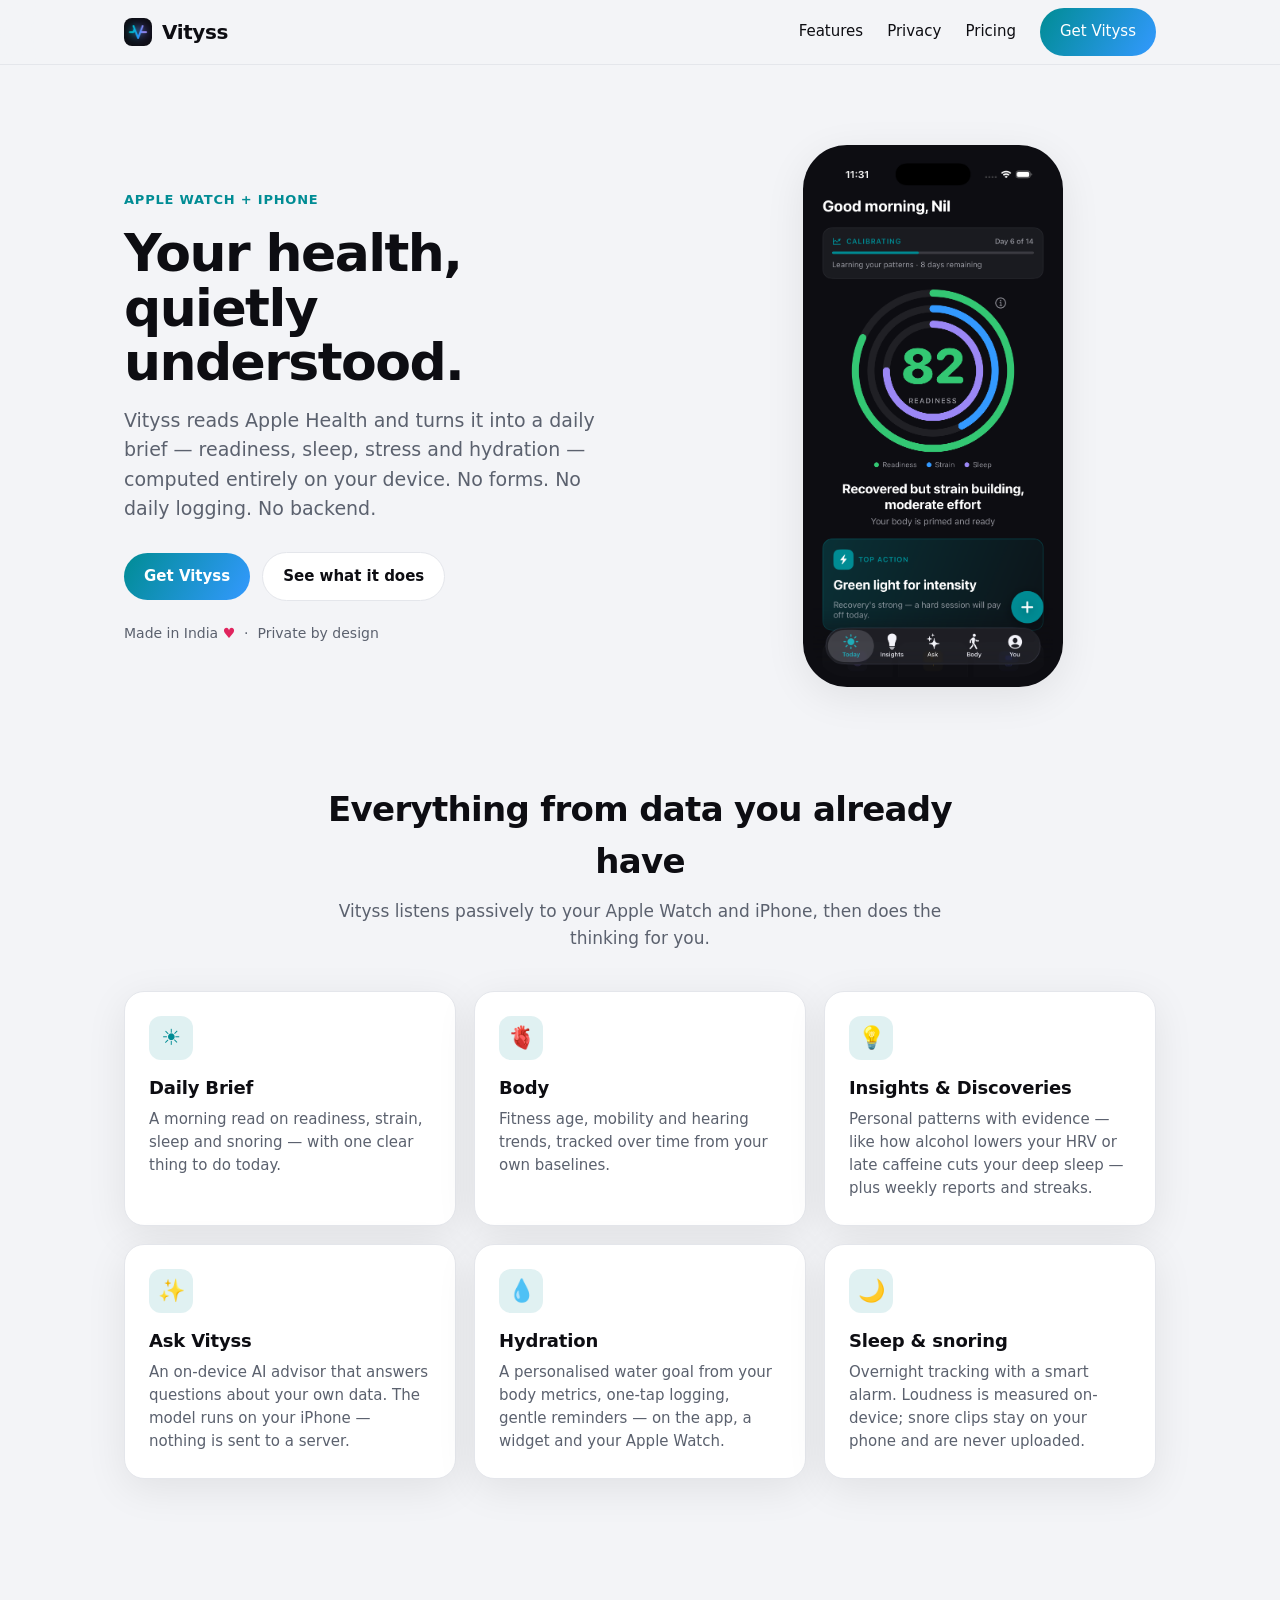
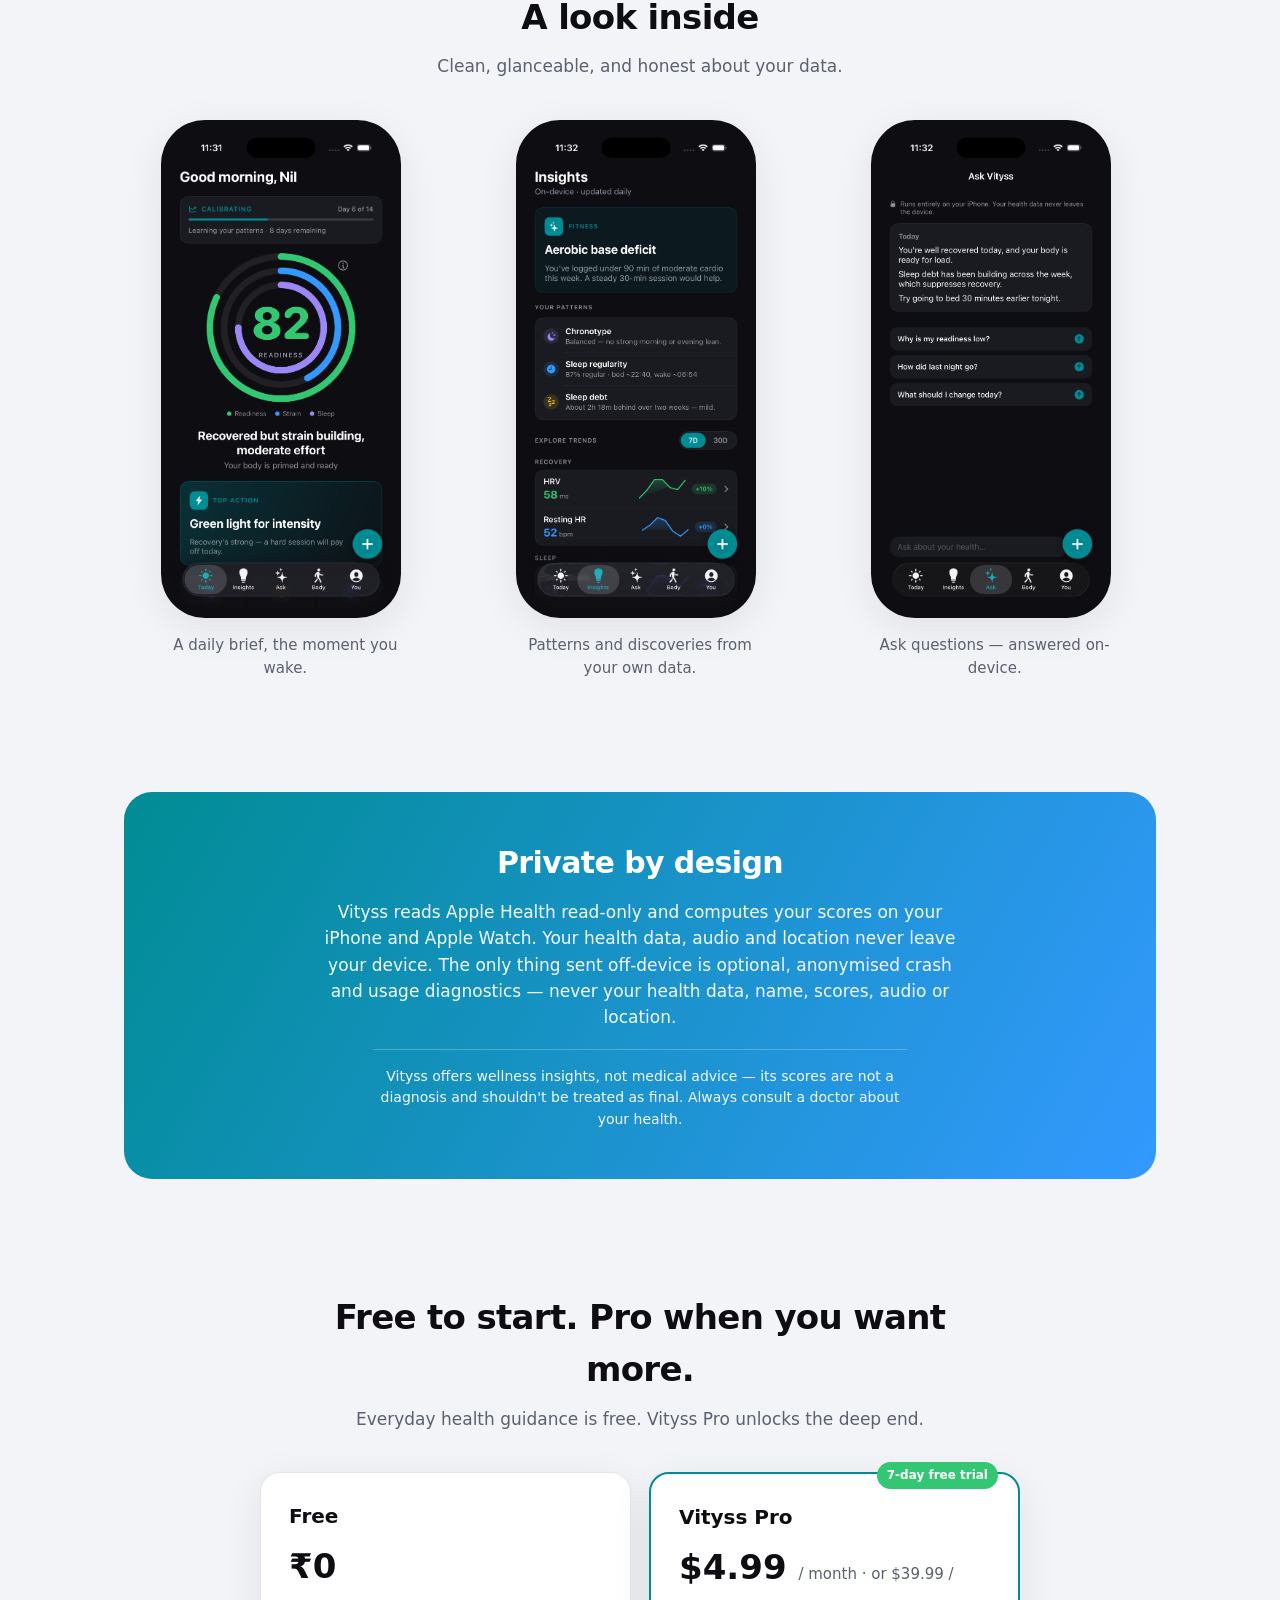
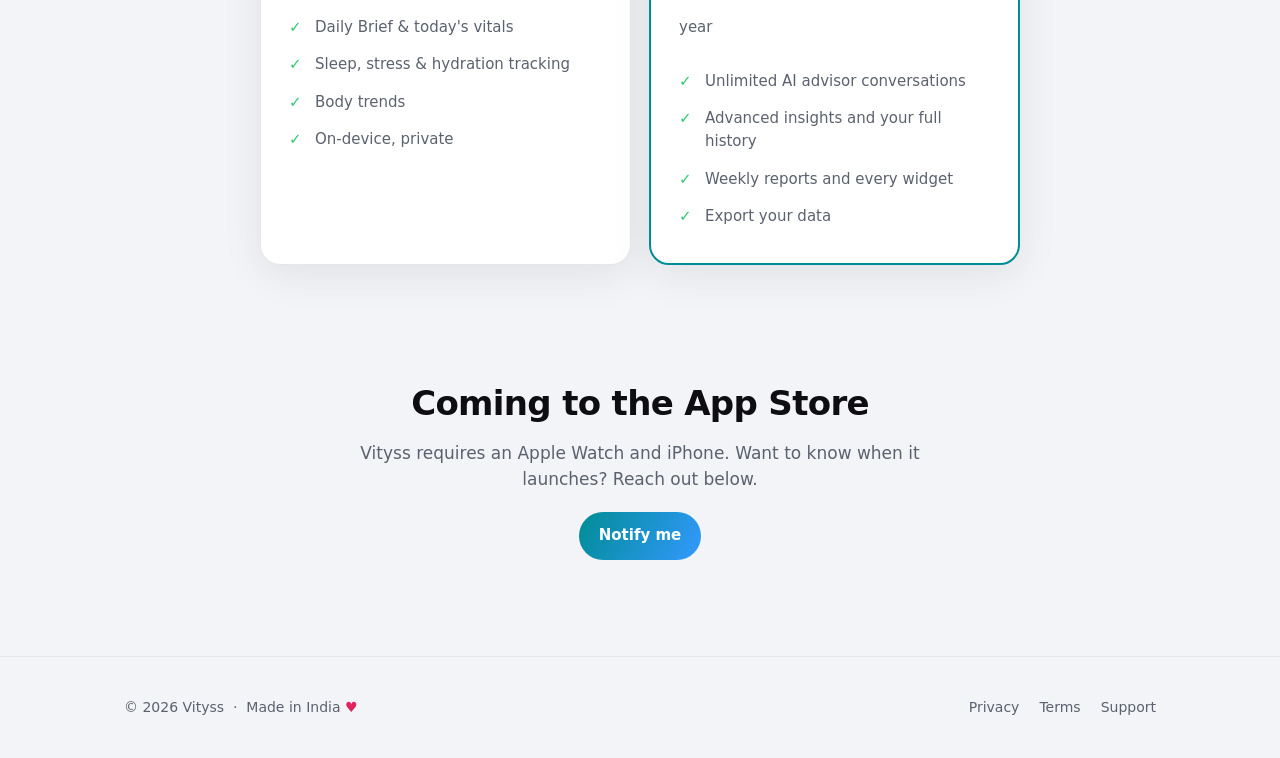
==== index.html @ fab59f04 "Add Vityss marketing site with real screenshots, app icon and medical disclaimer" ====
<!DOCTYPE html>
<html lang="en">
<head>
  <meta charset="UTF-8">
  <meta name="viewport" content="width=device-width, initial-scale=1">
  <title>Vityss — Your health, quietly understood</title>
  <meta name="description" content="Vityss is a 100% passive Apple Watch + iPhone health companion. It reads Apple Health, derives your daily readiness, sleep, stress and hydration on-device, and explains it in plain language. Private by design.">
  <meta property="og:title" content="Vityss — Your health, quietly understood">
  <meta property="og:description" content="A passive Apple Watch + iPhone health companion. Everything computed on-device.">
  <meta property="og:type" content="website">
  <meta property="og:image" content="icon.png">
  <link rel="icon" type="image/png" href="favicon-32.png">
  <link rel="apple-touch-icon" href="apple-touch-icon.png">
  <link rel="stylesheet" href="style.css">
</head>
<body>
  <nav class="nav">
    <div class="wrap">
      <div class="brand"><img class="brand-icon" src="icon.png" alt=""> Vityss</div>
      <div class="nav-links">
        <a href="#features">Features</a>
        <a href="#privacy">Privacy</a>
        <a href="#pricing">Pricing</a>
        <a class="btn" href="#download">Get Vityss</a>
      </div>
    </div>
  </nav>

  <header class="hero">
    <div class="wrap">
      <div>
        <span class="eyebrow">Apple Watch + iPhone</span>
        <h1>Your health, quietly understood.</h1>
        <p class="lead">Vityss reads Apple Health and turns it into a daily brief — readiness, sleep, stress and hydration — computed entirely on your device. No forms. No daily logging. No backend.</p>
        <div class="cta-row">
          <a class="btn" href="#download">Get Vityss</a>
          <a class="btn ghost" href="#features">See what it does</a>
        </div>
        <p class="made">Made in India <span class="heart">&hearts;</span> &nbsp;·&nbsp; Private by design</p>
      </div>

      <div class="device">
        <img src="shot-today.png" alt="Vityss Daily Brief — readiness score, verdict and today's top action">
      </div>
    </div>
  </header>

  <section id="features">
    <div class="wrap">
      <div class="section-head">
        <h2>Everything from data you already have</h2>
        <p>Vityss listens passively to your Apple Watch and iPhone, then does the thinking for you.</p>
      </div>
      <div class="grid">
        <div class="card">
          <div class="ico">☀️</div>
          <h3>Daily Brief</h3>
          <p>A morning read on readiness, strain, sleep and snoring — with one clear thing to do today.</p>
        </div>
        <div class="card">
          <div class="ico">🫀</div>
          <h3>Body</h3>
          <p>Fitness age, mobility and hearing trends, tracked over time from your own baselines.</p>
        </div>
        <div class="card">
          <div class="ico">💡</div>
          <h3>Insights &amp; Discoveries</h3>
          <p>Personal patterns with evidence — like how alcohol lowers your HRV or late caffeine cuts your deep sleep — plus weekly reports and streaks.</p>
        </div>
        <div class="card">
          <div class="ico">✨</div>
          <h3>Ask Vityss</h3>
          <p>An on-device AI advisor that answers questions about your own data. The model runs on your iPhone — nothing is sent to a server.</p>
        </div>
        <div class="card">
          <div class="ico">💧</div>
          <h3>Hydration</h3>
          <p>A personalised water goal from your body metrics, one-tap logging, gentle reminders — on the app, a widget and your Apple Watch.</p>
        </div>
        <div class="card">
          <div class="ico">🌙</div>
          <h3>Sleep &amp; snoring</h3>
          <p>Overnight tracking with a smart alarm. Loudness is measured on-device; snore clips stay on your phone and are never uploaded.</p>
        </div>
      </div>
    </div>
  </section>

  <section id="screens">
    <div class="wrap">
      <div class="section-head">
        <h2>A look inside</h2>
        <p>Clean, glanceable, and honest about your data.</p>
      </div>
      <div class="shots">
        <figure class="shot">
          <div class="device"><img src="shot-today.png" alt="Vityss Today tab — Daily Brief"></div>
          <figcaption>A daily brief, the moment you wake.</figcaption>
        </figure>
        <figure class="shot">
          <div class="device"><img src="shot-insights.png" alt="Vityss Insights tab — patterns and trends"></div>
          <figcaption>Patterns and discoveries from your own data.</figcaption>
        </figure>
        <figure class="shot">
          <div class="device"><img src="shot-ask.png" alt="Vityss Ask tab — on-device AI advisor"></div>
          <figcaption>Ask questions — answered on-device.</figcaption>
        </figure>
      </div>
    </div>
  </section>

  <section id="privacy">
    <div class="wrap">
      <div class="band">
        <h2>Private by design</h2>
        <p>Vityss reads Apple Health read-only and computes your scores on your iPhone and Apple Watch. Your health data, audio and location never leave your device. The only thing sent off-device is optional, anonymised crash and usage diagnostics — never your health data, name, scores, audio or location.</p>
        <p class="disclaimer">Vityss offers wellness insights, not medical advice — its scores are not a diagnosis and shouldn't be treated as final. Always consult a doctor about your health.</p>
      </div>
    </div>
  </section>

  <section id="pricing">
    <div class="wrap">
      <div class="section-head">
        <h2>Free to start. Pro when you want more.</h2>
        <p>Everyday health guidance is free. Vityss Pro unlocks the deep end.</p>
      </div>
      <div class="plans">
        <div class="plan">
          <h3>Free</h3>
          <div class="price">₹0</div>
          <ul>
            <li>Daily Brief &amp; today's vitals</li>
            <li>Sleep, stress &amp; hydration tracking</li>
            <li>Body trends</li>
            <li>On-device, private</li>
          </ul>
        </div>
        <div class="plan pro">
          <span class="badge">7-day free trial</span>
          <h3>Vityss Pro</h3>
          <div class="price">$4.99 <small>/ month · or $39.99 / year</small></div>
          <ul>
            <li>Unlimited AI advisor conversations</li>
            <li>Advanced insights and your full history</li>
            <li>Weekly reports and every widget</li>
            <li>Export your data</li>
          </ul>
        </div>
      </div>
    </div>
  </section>

  <section id="download">
    <div class="wrap">
      <div class="section-head">
        <h2>Coming to the App Store</h2>
        <p>Vityss requires an Apple Watch and iPhone. Want to know when it launches? Reach out below.</p>
        <div class="cta-row" style="justify-content:center; margin-top:20px;">
          <a class="btn" href="mailto:vityss.health@gmail.com?subject=Vityss%20launch">Notify me</a>
        </div>
      </div>
    </div>
  </section>

  <footer>
    <div class="wrap">
      <div>© <span id="year"></span> Vityss &nbsp;·&nbsp; Made in India <span style="color:#e0245e">&hearts;</span></div>
      <div class="foot-links">
        <a href="privacy.html">Privacy</a>
        <a href="terms.html">Terms</a>
        <a href="mailto:vityss.health@gmail.com">Support</a>
      </div>
    </div>
  </footer>

  <script>document.getElementById("year").textContent = new Date().getFullYear();</script>
</body>
</html>
---- style.css ----
/* Vityss marketing site — self-contained, no build step. Brand tokens mirror the app. */
:root {
  --teal: #008C94;
  --accent: #3399FF;
  --good: #33C773;
  --ink: #0D0D12;
  --muted: #5b616e;
  --bg: #f3f4f7;
  --card: #ffffff;
  --stroke: #e4e6eb;
  --radius: 20px;
  --shadow: 0 10px 40px rgba(13, 13, 18, 0.08);
  --grad: linear-gradient(120deg, var(--teal), var(--accent));
}

* { box-sizing: border-box; margin: 0; padding: 0; }

html { scroll-behavior: smooth; }

body {
  font-family: -apple-system, BlinkMacSystemFont, "SF Pro Display", "Segoe UI", system-ui, sans-serif;
  color: var(--ink);
  background: var(--bg);
  line-height: 1.55;
  -webkit-font-smoothing: antialiased;
}

a { color: var(--teal); text-decoration: none; }
a:hover { text-decoration: underline; }

.wrap { max-width: 1080px; margin: 0 auto; padding: 0 24px; }

/* Nav */
.nav {
  position: sticky; top: 0; z-index: 10;
  backdrop-filter: saturate(180%) blur(20px);
  background: rgba(243, 244, 247, 0.8);
  border-bottom: 1px solid var(--stroke);
}
.nav .wrap { display: flex; align-items: center; justify-content: space-between; height: 64px; }
.brand { display: flex; align-items: center; gap: 10px; font-weight: 800; font-size: 20px; letter-spacing: -0.02em; }
.brand-icon { width: 28px; height: 28px; border-radius: 8px; display: inline-block; vertical-align: middle; }
.nav-links { display: flex; align-items: center; gap: 24px; }
.nav-links a { color: var(--ink); font-size: 15px; font-weight: 500; }
.nav-links a:hover { color: var(--teal); text-decoration: none; }

.btn {
  display: inline-block; padding: 12px 20px; border-radius: 999px; font-weight: 600; font-size: 15px;
  background: var(--grad); color: #fff !important; border: none; cursor: pointer;
}
.btn:hover { opacity: 0.92; text-decoration: none; }
.btn.ghost { background: var(--card); color: var(--ink) !important; border: 1px solid var(--stroke); }

/* Hero */
.hero { padding: 80px 0 40px; }
.hero .wrap { display: grid; grid-template-columns: 1.1fr 0.9fr; gap: 40px; align-items: center; }
.eyebrow { color: var(--teal); font-weight: 700; letter-spacing: 0.06em; text-transform: uppercase; font-size: 13px; }
.hero h1 { font-size: 52px; line-height: 1.05; letter-spacing: -0.03em; margin: 14px 0 16px; }
.hero p.lead { font-size: 19px; color: var(--muted); max-width: 40ch; }
.cta-row { display: flex; gap: 12px; margin-top: 28px; flex-wrap: wrap; align-items: center; }
.made { margin-top: 22px; color: var(--muted); font-size: 14px; }
.made .heart { color: #e0245e; }

/* Device frame — wraps a real screenshot */
.device {
  justify-self: center;
  width: 260px; border-radius: 44px; padding: 10px;
  background: #0d0d12; box-shadow: var(--shadow);
}
.device img { width: 100%; display: block; border-radius: 34px; }

/* Screenshot gallery */
.shots { display: grid; grid-template-columns: repeat(3, 1fr); gap: 32px; justify-items: center; }
.shot { text-align: center; margin: 0; }
.shot .device { width: 240px; }
.shot figcaption { margin-top: 16px; color: var(--muted); font-size: 15px; max-width: 26ch; }

/* Disclaimer line inside the privacy band */
.disclaimer { font-size: 14px !important; opacity: 0.9; margin-top: 18px !important;
  border-top: 1px solid rgba(255,255,255,0.25); padding-top: 16px; }

/* Sections */
section { padding: 56px 0; }
.section-head { text-align: center; max-width: 640px; margin: 0 auto 40px; }
.section-head h2 { font-size: 34px; letter-spacing: -0.02em; }
.section-head p { color: var(--muted); font-size: 17px; margin-top: 10px; }

.grid { display: grid; grid-template-columns: repeat(3, 1fr); gap: 18px; }
.card {
  background: var(--card); border: 1px solid var(--stroke); border-radius: var(--radius);
  padding: 24px; box-shadow: var(--shadow);
}
.card .ico {
  width: 44px; height: 44px; border-radius: 12px; display: grid; place-items: center;
  background: rgba(0, 140, 148, 0.12); color: var(--teal); font-size: 22px; margin-bottom: 14px;
}
.card h3 { font-size: 18px; letter-spacing: -0.01em; }
.card p { color: var(--muted); font-size: 15px; margin-top: 6px; }

/* Privacy band */
.band { background: var(--grad); color: #fff; border-radius: 28px; padding: 48px; text-align: center; }
.band h2 { font-size: 30px; letter-spacing: -0.02em; }
.band p { max-width: 60ch; margin: 12px auto 0; opacity: 0.95; font-size: 17px; }

/* Pricing */
.plans { display: grid; grid-template-columns: 1fr 1fr; gap: 18px; max-width: 760px; margin: 0 auto; }
.plan { background: var(--card); border: 1px solid var(--stroke); border-radius: var(--radius); padding: 28px; box-shadow: var(--shadow); }
.plan.pro { border: 2px solid var(--teal); position: relative; }
.plan .badge { position: absolute; top: -12px; right: 20px; background: var(--good); color: #fff; font-size: 12px; font-weight: 700; padding: 4px 10px; border-radius: 999px; }
.plan h3 { font-size: 20px; }
.plan .price { font-size: 34px; font-weight: 800; margin: 8px 0 2px; }
.plan .price small { font-size: 15px; color: var(--muted); font-weight: 500; }
.plan ul { list-style: none; margin-top: 16px; }
.plan li { padding: 7px 0 7px 26px; position: relative; color: var(--muted); font-size: 15px; }
.plan li::before { content: "✓"; position: absolute; left: 0; color: var(--good); font-weight: 800; }

/* Footer */
footer { border-top: 1px solid var(--stroke); padding: 40px 0; color: var(--muted); font-size: 14px; }
footer .wrap { display: flex; justify-content: space-between; align-items: center; flex-wrap: wrap; gap: 16px; }
.foot-links { display: flex; gap: 20px; }
.foot-links a { color: var(--muted); }

/* Legal pages */
.legal { max-width: 760px; margin: 0 auto; padding: 56px 24px; }
.legal h1 { font-size: 36px; letter-spacing: -0.02em; }
.legal .updated { color: var(--muted); margin: 8px 0 32px; }
.legal h2 { font-size: 22px; margin: 32px 0 8px; letter-spacing: -0.01em; }
.legal p, .legal li { color: #33383f; font-size: 16px; }
.legal ul { margin: 8px 0 8px 22px; }
.legal a.back { display: inline-block; margin-bottom: 24px; font-weight: 600; }

@media (max-width: 820px) {
  .hero .wrap { grid-template-columns: 1fr; text-align: center; }
  .hero h1 { font-size: 40px; }
  .hero p.lead { margin: 0 auto; }
  .cta-row { justify-content: center; }
  .device { margin: 12px auto 0; }
  .shots { grid-template-columns: 1fr; }
  .grid { grid-template-columns: 1fr; }
  .plans { grid-template-columns: 1fr; }
  .nav-links a:not(.btn) { display: none; }
}
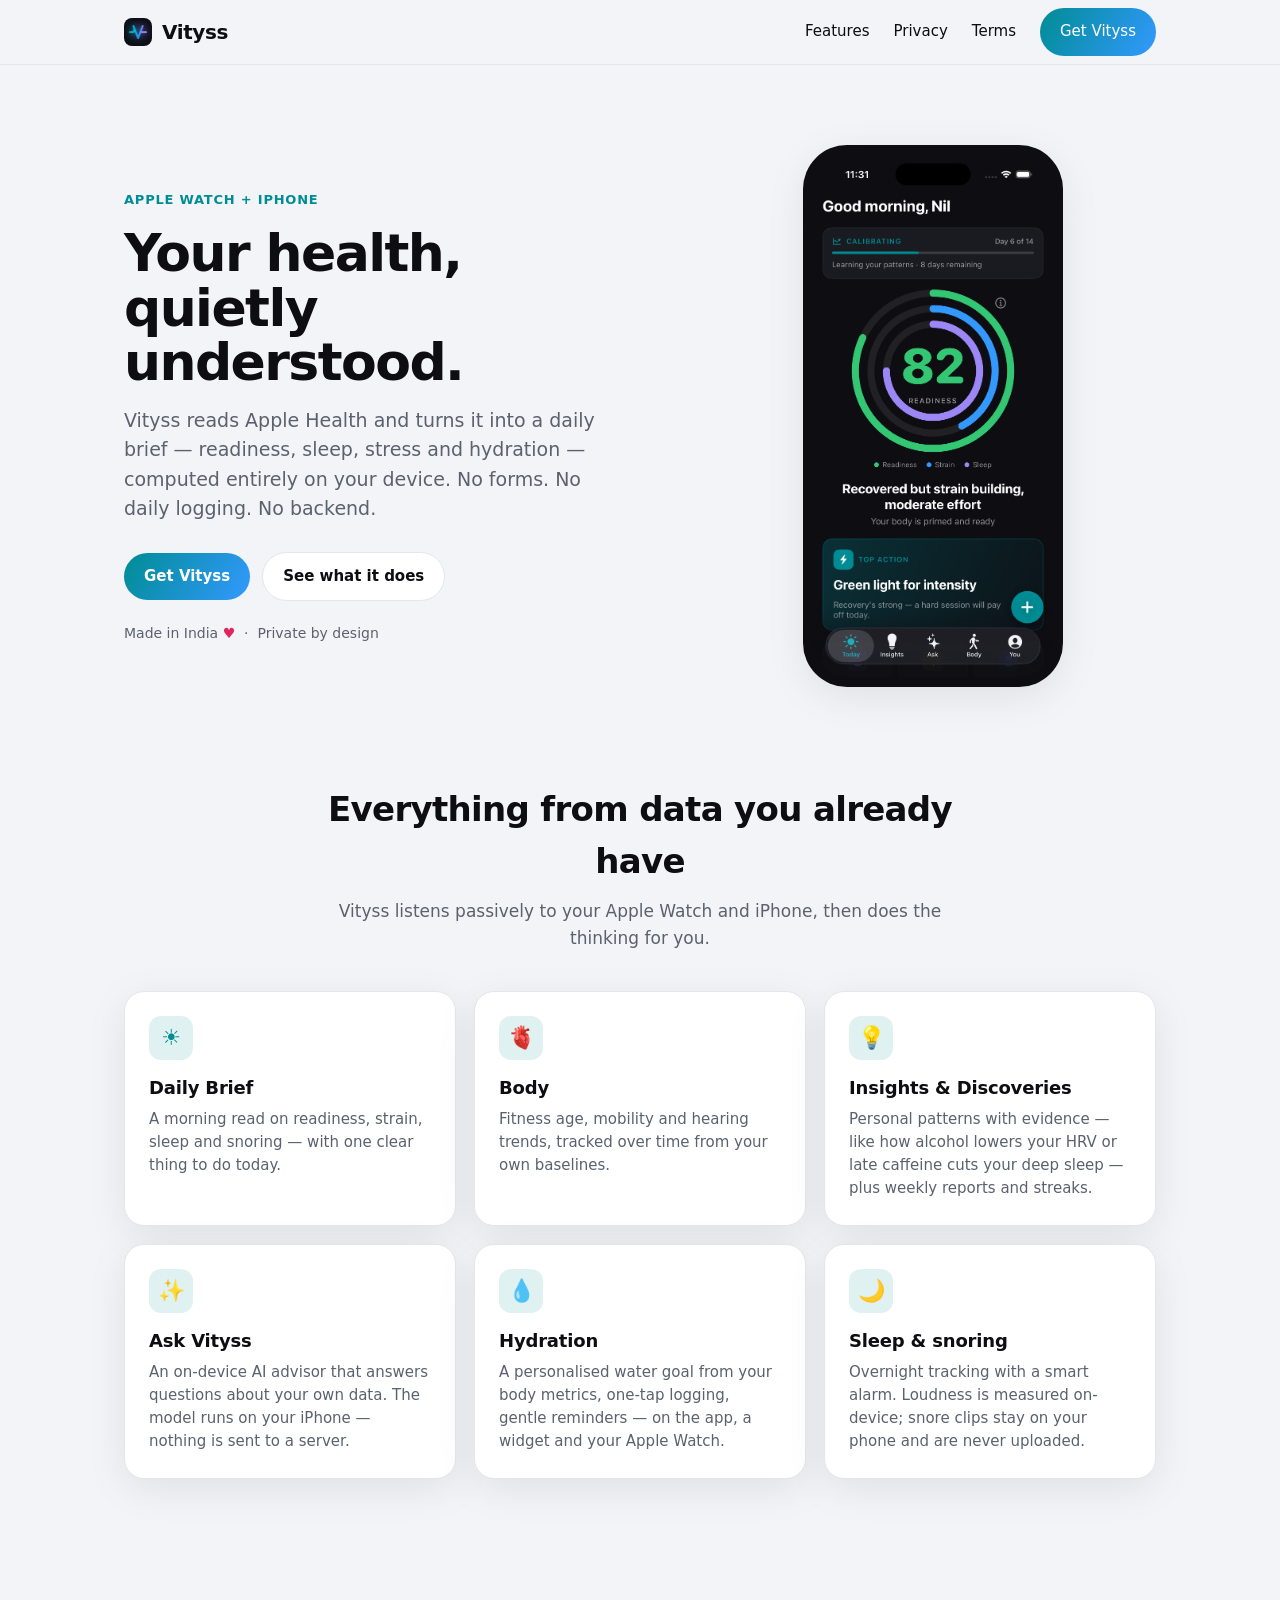
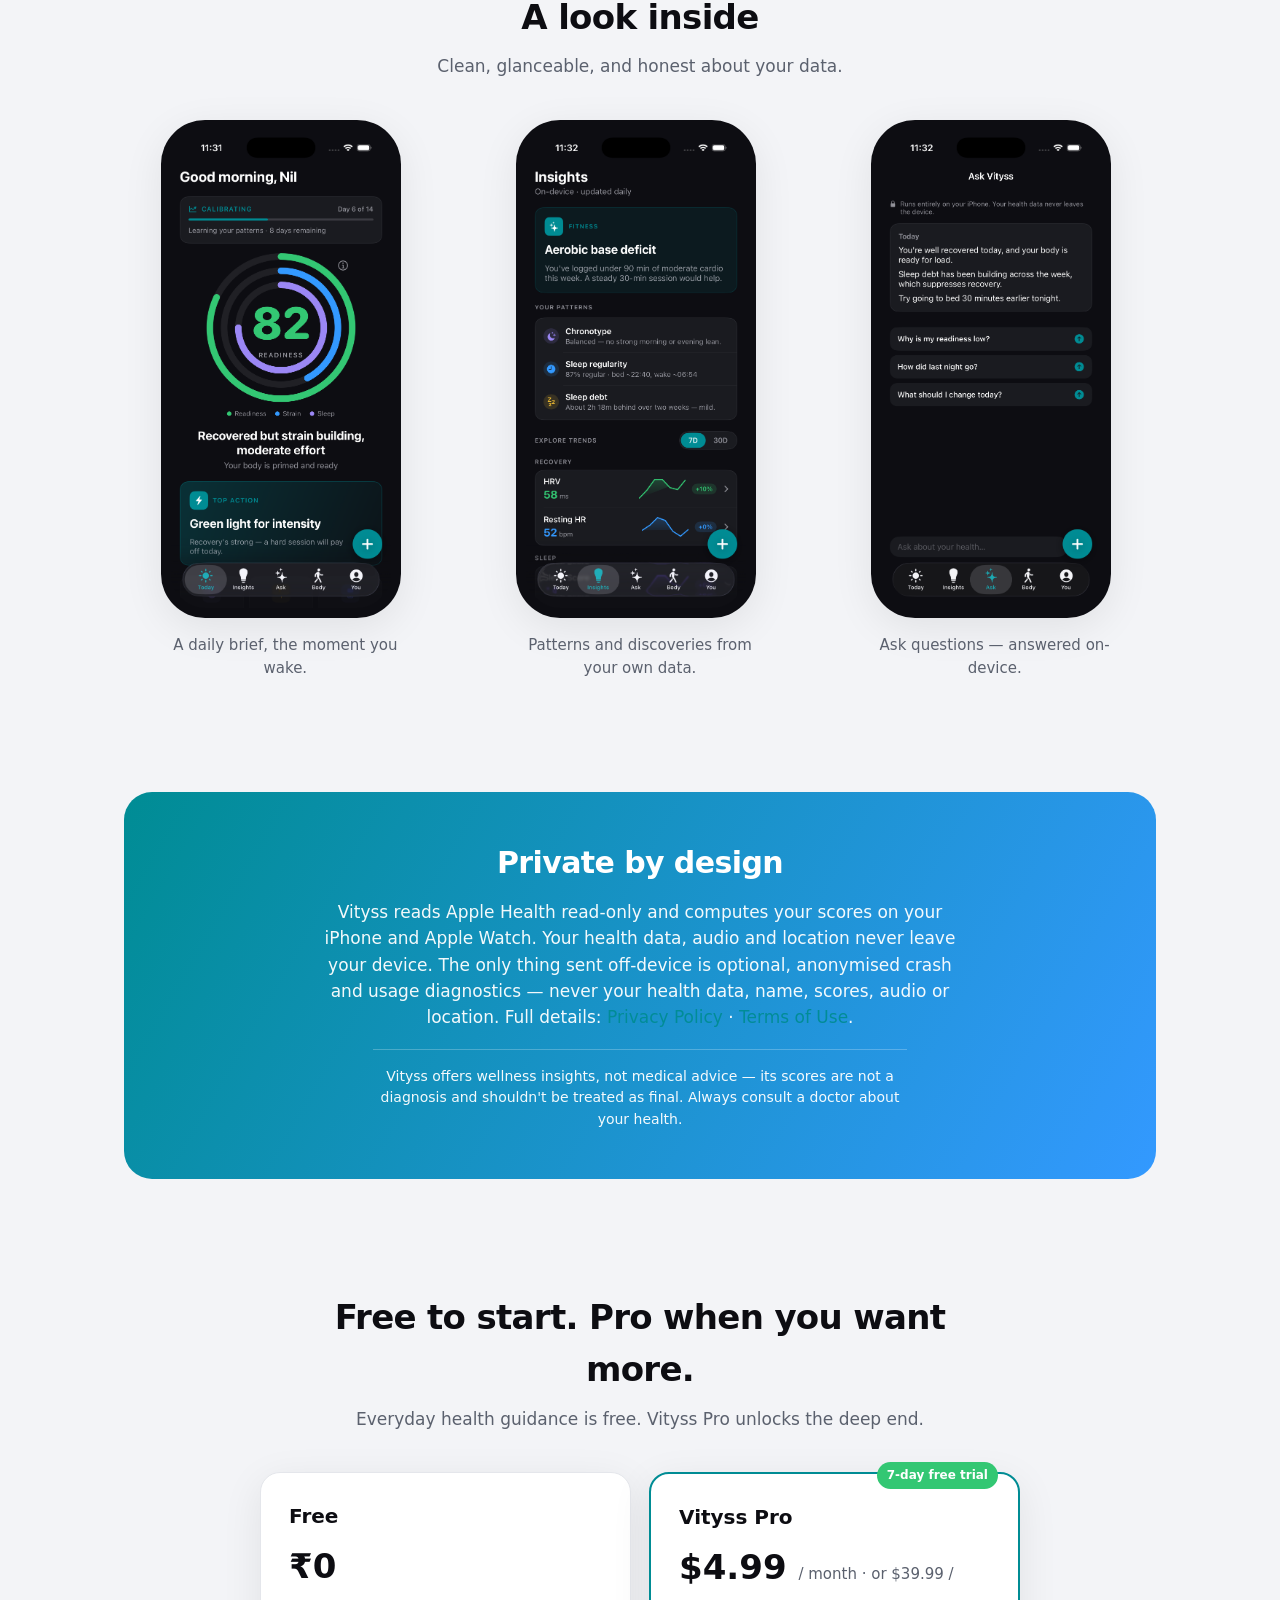
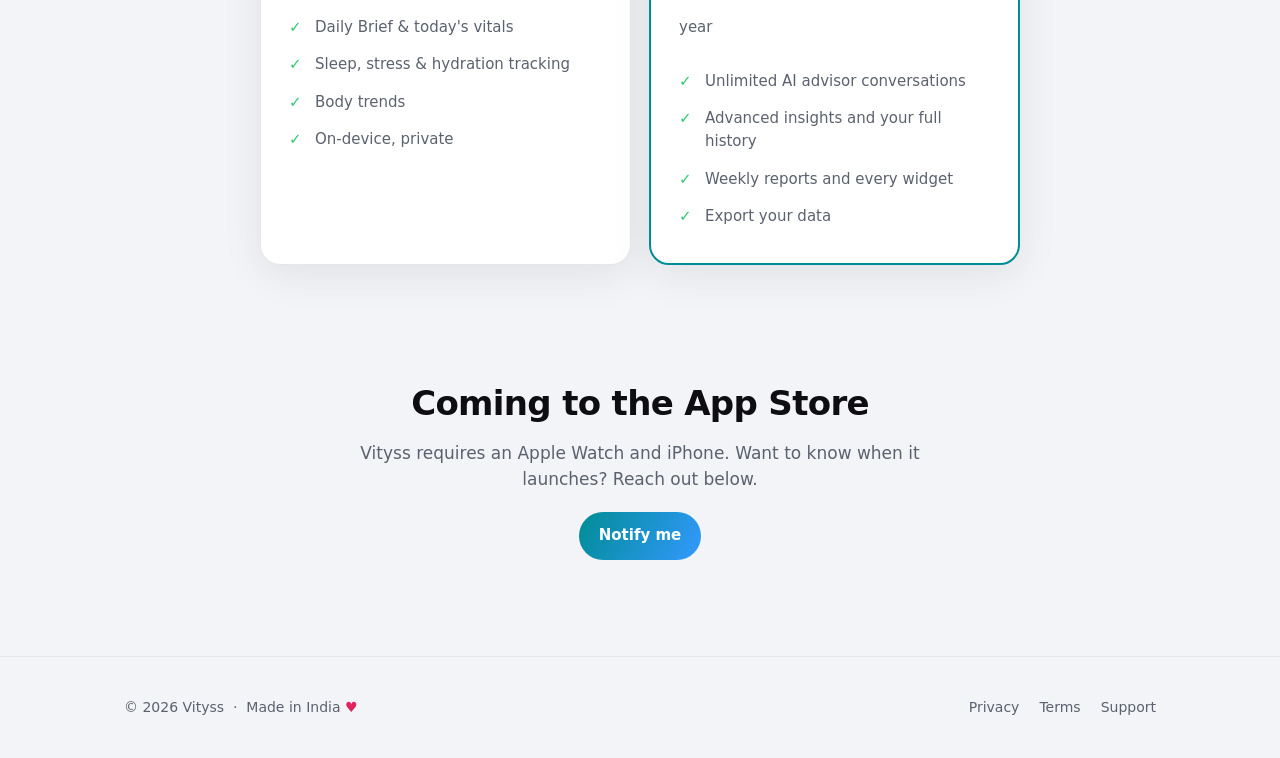
==== commit 710f05f4: "url" ====
--- a/index.html
+++ b/index.html
@@ -16,11 +16,11 @@
 <body>
   <nav class="nav">
     <div class="wrap">
-      <div class="brand"><img class="brand-icon" src="icon.png" alt=""> Vityss</div>
+      <a class="brand" href="index.html"><img class="brand-icon" src="icon.png" alt=""> Vityss</a>
       <div class="nav-links">
         <a href="#features">Features</a>
-        <a href="#privacy">Privacy</a>
-        <a href="#pricing">Pricing</a>
+        <a href="privacy.html">Privacy</a>
+        <a href="terms.html">Terms</a>
         <a class="btn" href="#download">Get Vityss</a>
       </div>
     </div>
@@ -113,7 +113,7 @@
     <div class="wrap">
       <div class="band">
         <h2>Private by design</h2>
-        <p>Vityss reads Apple Health read-only and computes your scores on your iPhone and Apple Watch. Your health data, audio and location never leave your device. The only thing sent off-device is optional, anonymised crash and usage diagnostics — never your health data, name, scores, audio or location.</p>
+        <p>Vityss reads Apple Health read-only and computes your scores on your iPhone and Apple Watch. Your health data, audio and location never leave your device. The only thing sent off-device is optional, anonymised crash and usage diagnostics — never your health data, name, scores, audio or location. Full details: <a href="privacy.html">Privacy Policy</a> · <a href="terms.html">Terms of Use</a>.</p>
         <p class="disclaimer">Vityss offers wellness insights, not medical advice — its scores are not a diagnosis and shouldn't be treated as final. Always consult a doctor about your health.</p>
       </div>
     </div>
--- a/style.css
+++ b/style.css
@@ -38,11 +38,13 @@
   border-bottom: 1px solid var(--stroke);
 }
 .nav .wrap { display: flex; align-items: center; justify-content: space-between; height: 64px; }
-.brand { display: flex; align-items: center; gap: 10px; font-weight: 800; font-size: 20px; letter-spacing: -0.02em; }
+.brand { display: flex; align-items: center; gap: 10px; font-weight: 800; font-size: 20px; letter-spacing: -0.02em; color: var(--ink); text-decoration: none; }
+.brand:hover { text-decoration: none; color: var(--ink); }
 .brand-icon { width: 28px; height: 28px; border-radius: 8px; display: inline-block; vertical-align: middle; }
 .nav-links { display: flex; align-items: center; gap: 24px; }
 .nav-links a { color: var(--ink); font-size: 15px; font-weight: 500; }
 .nav-links a:hover { color: var(--teal); text-decoration: none; }
+.nav-links a.active { color: var(--teal); font-weight: 600; }
 
 .btn {
   display: inline-block; padding: 12px 20px; border-radius: 999px; font-weight: 600; font-size: 15px;
@@ -120,14 +122,50 @@
 .foot-links { display: flex; gap: 20px; }
 .foot-links a { color: var(--muted); }
 
-/* Legal pages */
-.legal { max-width: 760px; margin: 0 auto; padding: 56px 24px; }
-.legal h1 { font-size: 36px; letter-spacing: -0.02em; }
-.legal .updated { color: var(--muted); margin: 8px 0 32px; }
-.legal h2 { font-size: 22px; margin: 32px 0 8px; letter-spacing: -0.01em; }
-.legal p, .legal li { color: #33383f; font-size: 16px; }
+/* Legal pages — same chrome as home, two tabs share nav font/color */
+.legal-page { padding: 32px 0 64px; min-height: 60vh; }
+.legal-tabs {
+  display: flex;
+  gap: 0;
+  border-bottom: 1px solid var(--stroke);
+  margin-bottom: 28px;
+}
+.legal-tab {
+  font-family: inherit;
+  font-size: 15px;
+  font-weight: 500;
+  color: var(--ink);
+  padding: 12px 18px;
+  margin-bottom: -1px;
+  border-bottom: 2px solid transparent;
+  text-decoration: none;
+}
+.legal-tab:hover {
+  color: var(--teal);
+  text-decoration: none;
+}
+.legal-tab.is-active {
+  color: var(--teal);
+  font-weight: 600;
+  border-bottom-color: var(--teal);
+}
+
+.legal {
+  max-width: 720px;
+  background: var(--card);
+  border: 1px solid var(--stroke);
+  border-radius: var(--radius);
+  padding: 32px 36px;
+  box-shadow: var(--shadow);
+}
+.legal h1 { font-size: 32px; letter-spacing: -0.02em; color: var(--ink); }
+.legal .updated { color: var(--muted); margin: 8px 0 28px; font-size: 14px; }
+.legal h2 { font-size: 18px; margin: 28px 0 8px; letter-spacing: -0.01em; color: var(--ink); }
+.legal p, .legal li { color: var(--muted); font-size: 15px; }
+.legal p { margin-bottom: 10px; }
 .legal ul { margin: 8px 0 8px 22px; }
-.legal a.back { display: inline-block; margin-bottom: 24px; font-weight: 600; }
+.legal strong { color: var(--ink); font-weight: 600; }
+.legal a { color: var(--teal); font-weight: 500; }
 
 @media (max-width: 820px) {
   .hero .wrap { grid-template-columns: 1fr; text-align: center; }
@@ -138,5 +176,7 @@
   .shots { grid-template-columns: 1fr; }
   .grid { grid-template-columns: 1fr; }
   .plans { grid-template-columns: 1fr; }
-  .nav-links a:not(.btn) { display: none; }
+  .nav-links a:not(.btn):not(.active) { display: none; }
+  .legal { padding: 24px 20px; }
+  .legal-tab { flex: 1; text-align: center; padding: 12px 8px; }
 }
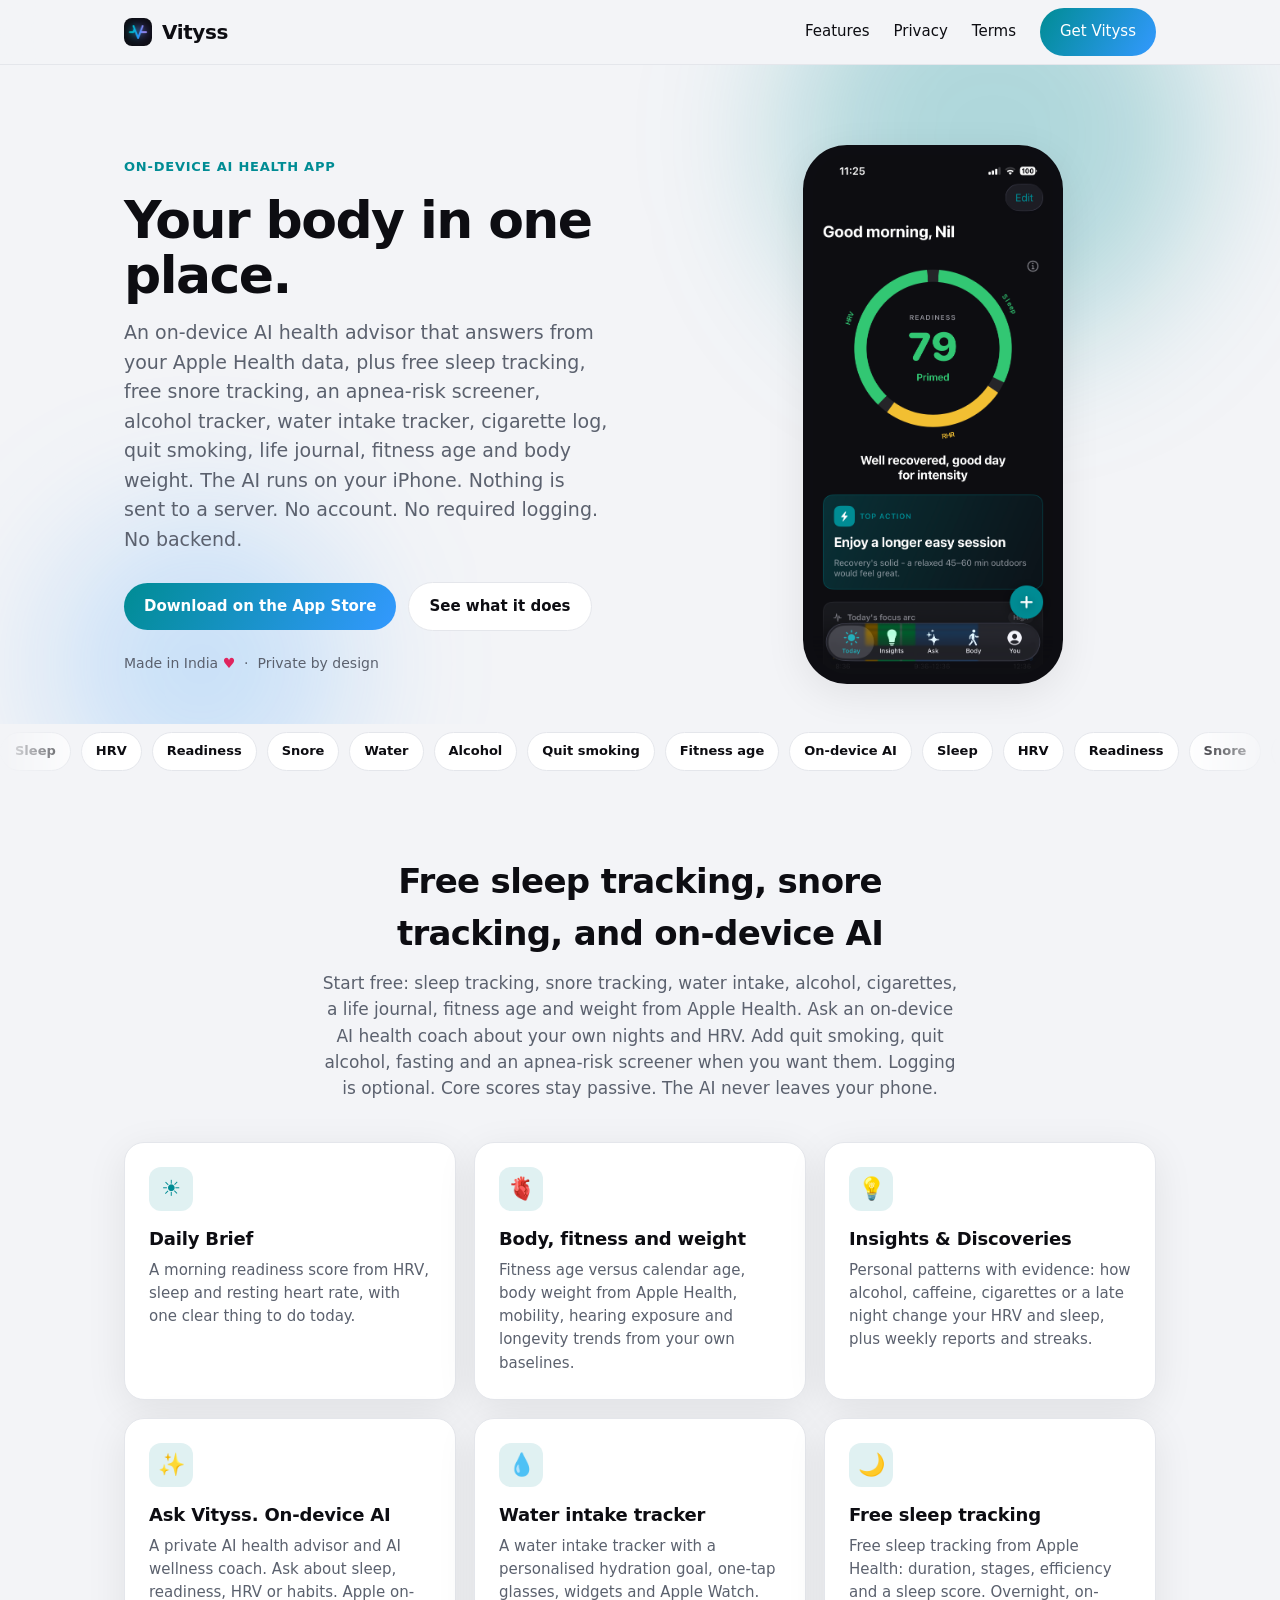
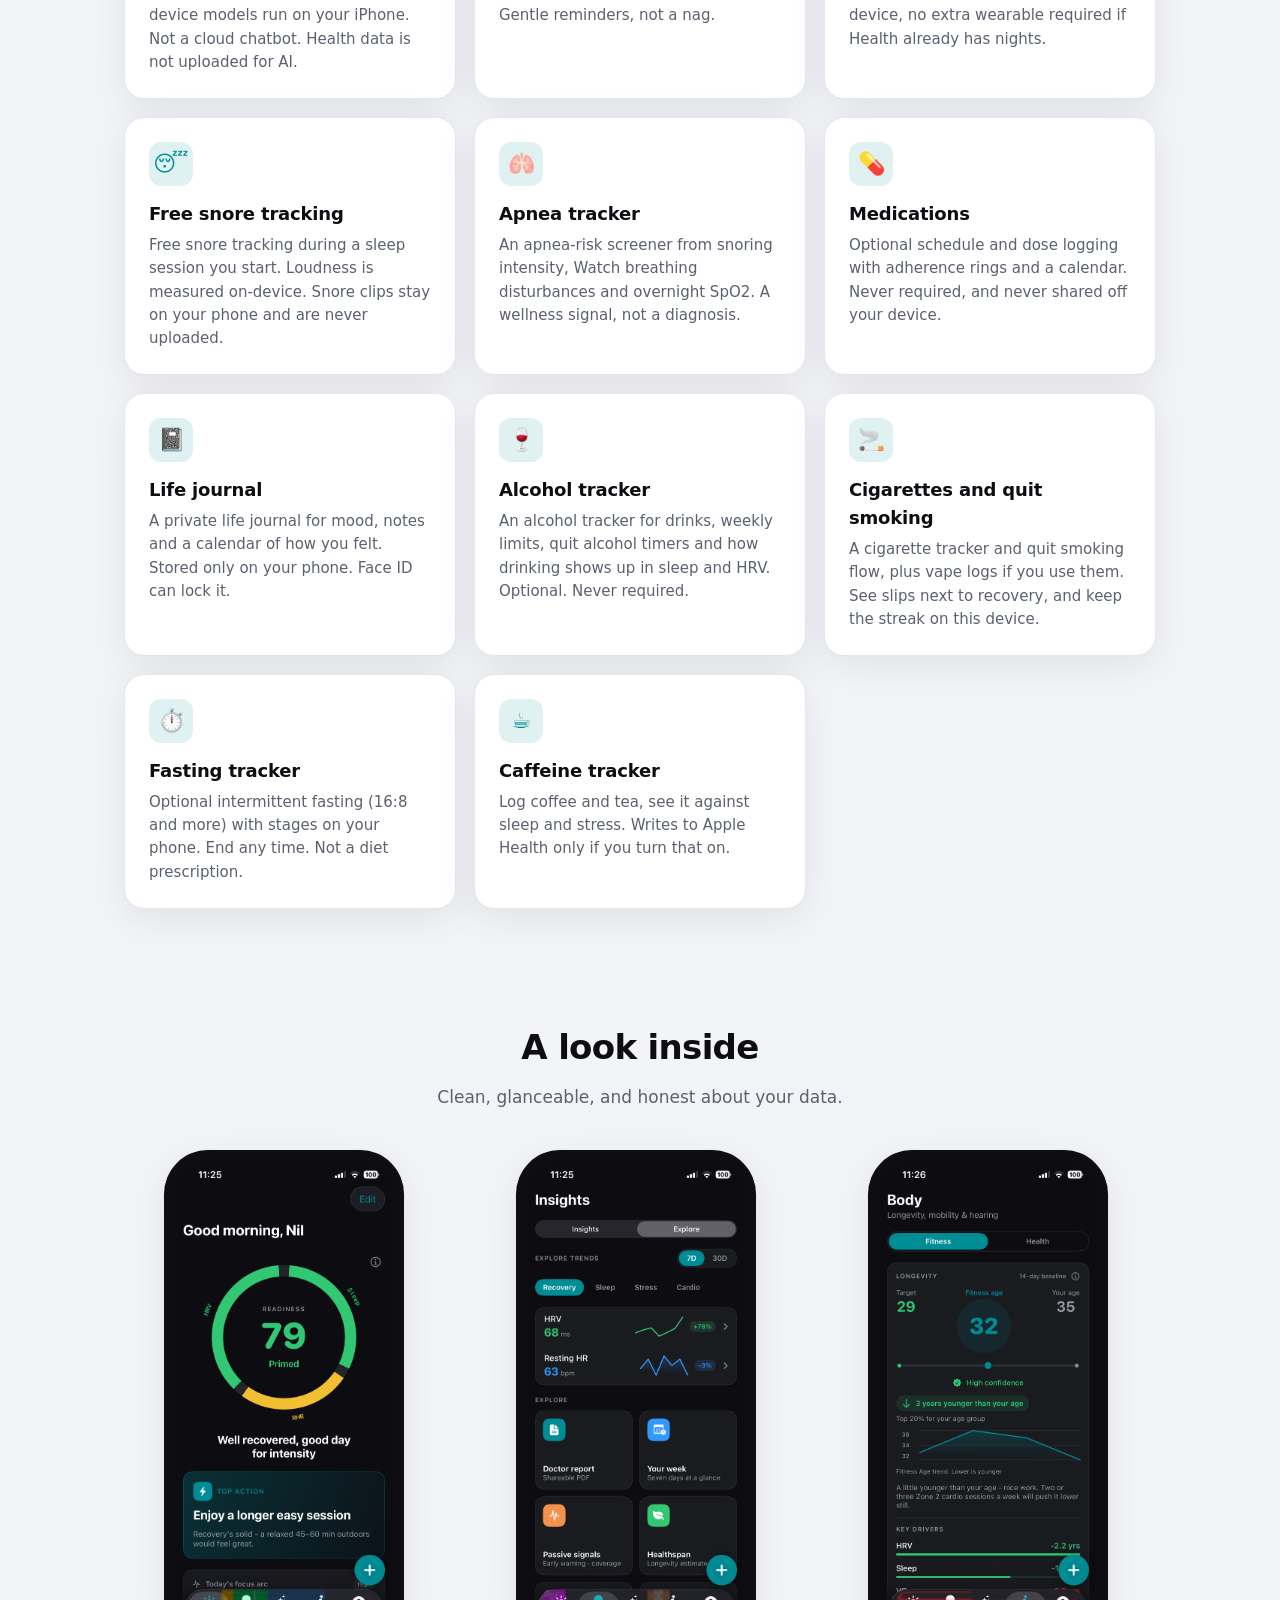
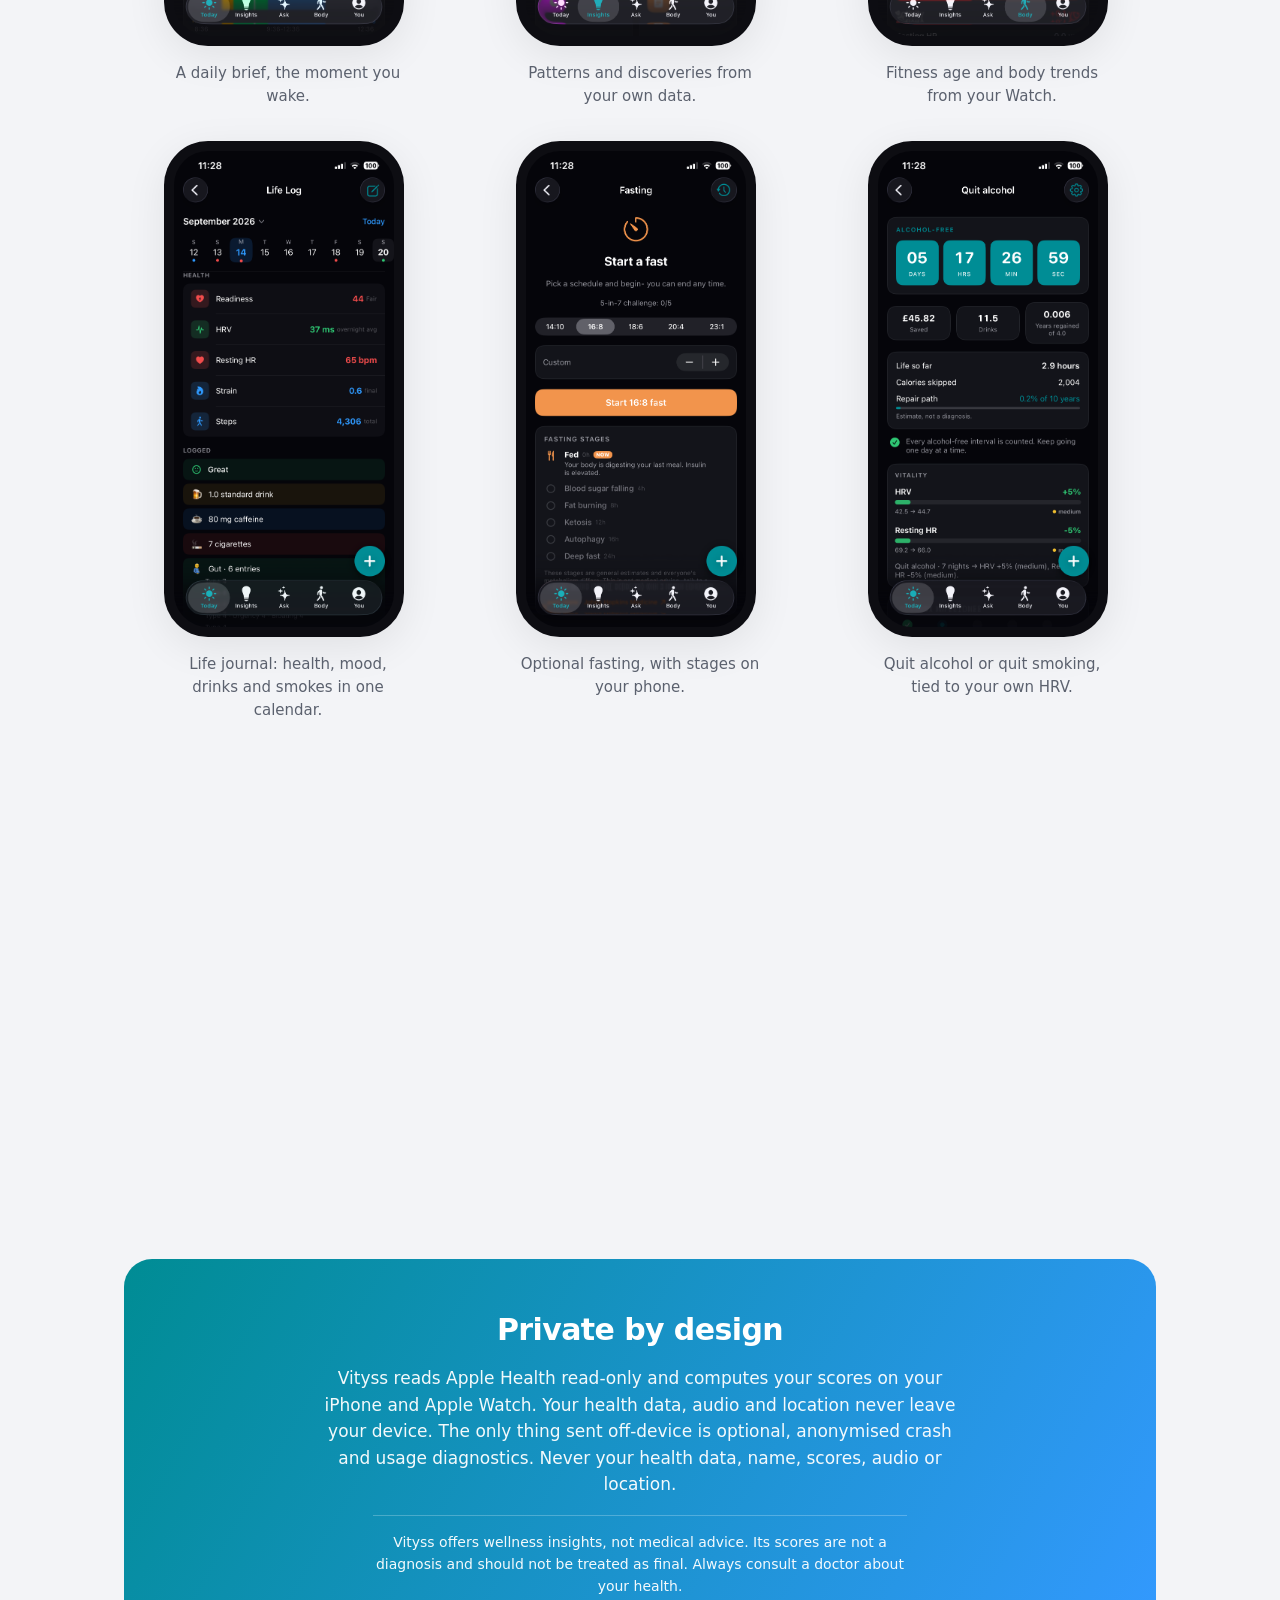
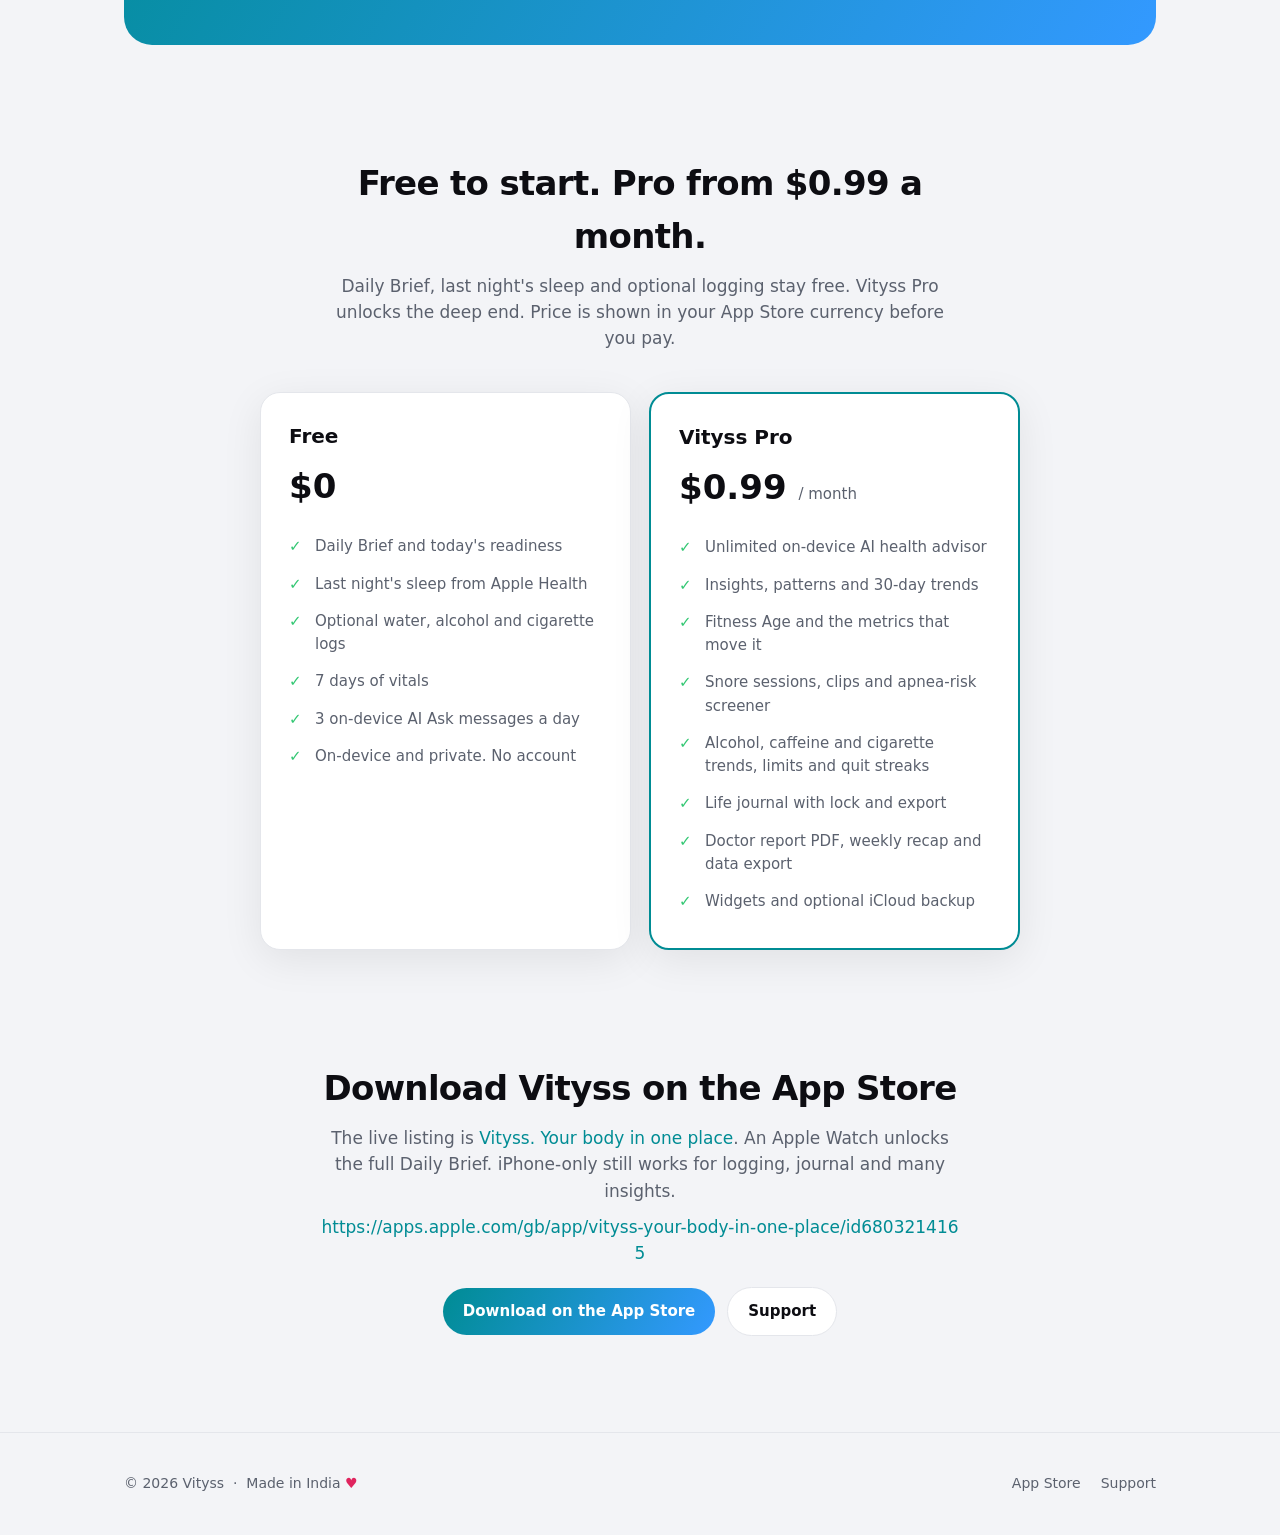
==== commit 81539fe0: "Refresh the marketing site with the live listing, screenshots, and motion. Points GitHub Pages at th" ====
--- a/index.html
+++ b/index.html
@@ -3,15 +3,65 @@
 <head>
   <meta charset="UTF-8">
   <meta name="viewport" content="width=device-width, initial-scale=1">
-  <title>Vityss — Your health, quietly understood</title>
-  <meta name="description" content="Vityss is a 100% passive Apple Watch + iPhone health companion. It reads Apple Health, derives your daily readiness, sleep, stress and hydration on-device, and explains it in plain language. Private by design.">
-  <meta property="og:title" content="Vityss — Your health, quietly understood">
-  <meta property="og:description" content="A passive Apple Watch + iPhone health companion. Everything computed on-device.">
+  <title>Vityss | On-Device AI Health App. Free Sleep, Snore, Alcohol and Water Tracking</title>
+  <meta name="description" content="On-device AI health advisor for iPhone. Ask about your readiness, sleep and HRV without sending data to a server. Also free sleep tracking, free snore tracking, apnea screener, alcohol tracker, water intake, quit smoking and a life journal.">
+  <meta name="keywords" content="AI health app, on-device AI, private AI, AI wellness coach, AI health coach, AI health advisor, AI fitness coach, AI sleep coach, AI recovery coach, Apple Intelligence, on-device LLM, local AI, offline AI, private AI chatbot, health AI chatbot, Ask Vityss, AI insights, AI daily brief, Foundation Models, free snore tracking, free sleep tracking, free sleep tracker, snore tracker, snoring tracker iPhone, apnea tracker, sleep apnea screener, apnea risk, alcohol tracker, drink tracker, alcohol log, quit alcohol, water intake tracker, water tracker, hydration tracker, drink water app, cigarette tracker, cigarette log, smoke tracker, quit smoking, quit smoking app, stop smoking, vape log, life journal, health journal, mood journal, daily journal, body fitness, fitness age, body weight tracker, weight tracker Apple Health, Apple Watch health app, Apple Health app, readiness score, recovery app, HRV tracker, resting heart rate, stress tracker, fasting tracker, intermittent fasting app, medication tracker, pill reminder, caffeine tracker, gut journal, bowel tracker, hearing exposure, mobility tracker, VO2, on-device health, private health app, no account health app, Whoop alternative Apple Watch, Oura alternative iPhone, Vityss">
+  <meta name="robots" content="index, follow">
+  <meta name="googlebot" content="index, follow">
+  <meta name="author" content="Vityss">
+  <link rel="canonical" href="https://vitysshealth-arch.github.io/">
+  <meta property="og:site_name" content="Vityss">
+  <meta property="og:title" content="Vityss | On-Device AI Health App. Sleep, Snore, Alcohol, Water">
+  <meta property="og:description" content="Private on-device AI health advisor. Free sleep and snore tracking, apnea screener, alcohol tracker, water intake, quit smoking, life journal, fitness age and weight. Data stays on your iPhone.">
   <meta property="og:type" content="website">
-  <meta property="og:image" content="icon.png">
+  <meta property="og:url" content="https://vitysshealth-arch.github.io/">
+  <meta property="og:image" content="https://vitysshealth-arch.github.io/shot-today.png">
+  <meta property="og:locale" content="en_GB">
+  <meta name="twitter:card" content="summary_large_image">
+  <meta name="twitter:title" content="Vityss | On-Device AI Health Coach for iPhone">
+  <meta name="twitter:description" content="Ask an on-device AI about your sleep, HRV and readiness. Plus free snore tracking, alcohol, water intake and quit smoking. Nothing sent to a server.">
+  <meta name="twitter:image" content="https://vitysshealth-arch.github.io/shot-today.png">
   <link rel="icon" type="image/png" href="favicon-32.png">
   <link rel="apple-touch-icon" href="apple-touch-icon.png">
   <link rel="stylesheet" href="style.css">
+  <script type="application/ld+json">
+  {
+    "@context": "https://schema.org",
+    "@type": "SoftwareApplication",
+    "name": "Vityss",
+    "alternateName": "Vityss. Your body in one place",
+    "url": "https://vitysshealth-arch.github.io/",
+    "image": "https://vitysshealth-arch.github.io/icon.png",
+    "description": "On-device AI health advisor for iPhone. Free sleep tracking, free snore tracking, apnea-risk screener, alcohol tracker, water intake tracker, cigarette log, quit smoking, life journal, fitness age, body weight, HRV and readiness from Apple Health. The AI model runs on your device.",
+    "featureList": [
+      "Free sleep tracking",
+      "Free snore tracking",
+      "Apnea-risk screener",
+      "Alcohol tracker",
+      "Water intake tracker",
+      "Cigarette tracker",
+      "Quit smoking",
+      "Quit alcohol",
+      "Life journal",
+      "Fitness age and body weight",
+      "HRV and readiness score",
+      "Medication tracker",
+      "Fasting tracker",
+      "Caffeine tracker",
+      "On-device AI health advisor",
+      "Private AI wellness coach"
+    ],
+    "operatingSystem": "iOS",
+    "applicationCategory": "HealthApplication",
+    "author": { "@type": "Organization", "name": "Vityss", "url": "https://vitysshealth-arch.github.io/" },
+    "offers": [
+      { "@type": "Offer", "name": "Free", "price": "0", "priceCurrency": "USD" },
+      { "@type": "Offer", "name": "Vityss Pro monthly", "price": "0.99", "priceCurrency": "USD" }
+    ],
+    "downloadUrl": "https://apps.apple.com/gb/app/vityss-your-body-in-one-place/id6803214165",
+    "installUrl": "https://apps.apple.com/gb/app/vityss-your-body-in-one-place/id6803214165"
+  }
+  </script>
 </head>
 <body>
   <nav class="nav">
@@ -21,66 +71,113 @@
         <a href="#features">Features</a>
         <a href="privacy.html">Privacy</a>
         <a href="terms.html">Terms</a>
-        <a class="btn" href="#download">Get Vityss</a>
+        <a class="btn" href="https://apps.apple.com/gb/app/vityss-your-body-in-one-place/id6803214165">Get Vityss</a>
       </div>
     </div>
   </nav>
 
   <header class="hero">
     <div class="wrap">
-      <div>
-        <span class="eyebrow">Apple Watch + iPhone</span>
-        <h1>Your health, quietly understood.</h1>
-        <p class="lead">Vityss reads Apple Health and turns it into a daily brief — readiness, sleep, stress and hydration — computed entirely on your device. No forms. No daily logging. No backend.</p>
+      <div class="hero-copy">
+        <span class="eyebrow">On-device AI health app</span>
+        <h1>Your body in one place.</h1>
+        <p class="lead">An on-device AI health advisor that answers from your Apple Health data, plus free sleep tracking, free snore tracking, an apnea-risk screener, alcohol tracker, water intake tracker, cigarette log, quit smoking, life journal, fitness age and body weight. The AI runs on your iPhone. Nothing is sent to a server. No account. No required logging. No backend.</p>
         <div class="cta-row">
-          <a class="btn" href="#download">Get Vityss</a>
+          <a class="btn" href="https://apps.apple.com/gb/app/vityss-your-body-in-one-place/id6803214165">Download on the App Store</a>
           <a class="btn ghost" href="#features">See what it does</a>
         </div>
         <p class="made">Made in India <span class="heart">&hearts;</span> &nbsp;·&nbsp; Private by design</p>
       </div>
 
-      <div class="device">
-        <img src="shot-today.png" alt="Vityss Daily Brief — readiness score, verdict and today's top action">
+      <div class="device hero-phone">
+          <img src="shot-today.png" alt="Free sleep tracking and readiness score in the Vityss Daily Brief">
       </div>
     </div>
   </header>
 
+  <div class="pills" aria-hidden="true">
+    <div class="pills-track">
+      <span>Sleep</span><span>HRV</span><span>Readiness</span><span>Snore</span><span>Water</span><span>Alcohol</span><span>Quit smoking</span><span>Fitness age</span><span>On-device AI</span>
+      <span>Sleep</span><span>HRV</span><span>Readiness</span><span>Snore</span><span>Water</span><span>Alcohol</span><span>Quit smoking</span><span>Fitness age</span><span>On-device AI</span>
+    </div>
+  </div>
+
   <section id="features">
     <div class="wrap">
       <div class="section-head">
-        <h2>Everything from data you already have</h2>
-        <p>Vityss listens passively to your Apple Watch and iPhone, then does the thinking for you.</p>
+        <h2>Free sleep tracking, snore tracking, and on-device AI</h2>
+        <p>Start free: sleep tracking, snore tracking, water intake, alcohol, cigarettes, a life journal, fitness age and weight from Apple Health. Ask an on-device AI health coach about your own nights and HRV. Add quit smoking, quit alcohol, fasting and an apnea-risk screener when you want them. Logging is optional. Core scores stay passive. The AI never leaves your phone.</p>
       </div>
       <div class="grid">
         <div class="card">
           <div class="ico">☀️</div>
           <h3>Daily Brief</h3>
-          <p>A morning read on readiness, strain, sleep and snoring — with one clear thing to do today.</p>
+          <p>A morning readiness score from HRV, sleep and resting heart rate, with one clear thing to do today.</p>
         </div>
         <div class="card">
           <div class="ico">🫀</div>
-          <h3>Body</h3>
-          <p>Fitness age, mobility and hearing trends, tracked over time from your own baselines.</p>
+          <h3>Body, fitness and weight</h3>
+          <p>Fitness age versus calendar age, body weight from Apple Health, mobility, hearing exposure and longevity trends from your own baselines.</p>
         </div>
         <div class="card">
           <div class="ico">💡</div>
           <h3>Insights &amp; Discoveries</h3>
-          <p>Personal patterns with evidence — like how alcohol lowers your HRV or late caffeine cuts your deep sleep — plus weekly reports and streaks.</p>
+          <p>Personal patterns with evidence: how alcohol, caffeine, cigarettes or a late night change your HRV and sleep, plus weekly reports and streaks.</p>
         </div>
         <div class="card">
           <div class="ico">✨</div>
-          <h3>Ask Vityss</h3>
-          <p>An on-device AI advisor that answers questions about your own data. The model runs on your iPhone — nothing is sent to a server.</p>
+          <h3>Ask Vityss. On-device AI</h3>
+          <p>A private AI health advisor and AI wellness coach. Ask about sleep, readiness, HRV or habits. Apple on-device models run on your iPhone. Not a cloud chatbot. Health data is not uploaded for AI.</p>
         </div>
         <div class="card">
           <div class="ico">💧</div>
-          <h3>Hydration</h3>
-          <p>A personalised water goal from your body metrics, one-tap logging, gentle reminders — on the app, a widget and your Apple Watch.</p>
+          <h3>Water intake tracker</h3>
+          <p>A water intake tracker with a personalised hydration goal, one-tap glasses, widgets and Apple Watch. Gentle reminders, not a nag.</p>
         </div>
         <div class="card">
           <div class="ico">🌙</div>
-          <h3>Sleep &amp; snoring</h3>
-          <p>Overnight tracking with a smart alarm. Loudness is measured on-device; snore clips stay on your phone and are never uploaded.</p>
+          <h3>Free sleep tracking</h3>
+          <p>Free sleep tracking from Apple Health: duration, stages, efficiency and a sleep score. Overnight, on-device, no extra wearable required if Health already has nights.</p>
+        </div>
+        <div class="card">
+          <div class="ico">😴</div>
+          <h3>Free snore tracking</h3>
+          <p>Free snore tracking during a sleep session you start. Loudness is measured on-device. Snore clips stay on your phone and are never uploaded.</p>
+        </div>
+        <div class="card">
+          <div class="ico">🫁</div>
+          <h3>Apnea tracker</h3>
+          <p>An apnea-risk screener from snoring intensity, Watch breathing disturbances and overnight SpO2. A wellness signal, not a diagnosis.</p>
+        </div>
+        <div class="card">
+          <div class="ico">💊</div>
+          <h3>Medications</h3>
+          <p>Optional schedule and dose logging with adherence rings and a calendar. Never required, and never shared off your device.</p>
+        </div>
+        <div class="card">
+          <div class="ico">📓</div>
+          <h3>Life journal</h3>
+          <p>A private life journal for mood, notes and a calendar of how you felt. Stored only on your phone. Face ID can lock it.</p>
+        </div>
+        <div class="card">
+          <div class="ico">🍷</div>
+          <h3>Alcohol tracker</h3>
+          <p>An alcohol tracker for drinks, weekly limits, quit alcohol timers and how drinking shows up in sleep and HRV. Optional. Never required.</p>
+        </div>
+        <div class="card">
+          <div class="ico">🚬</div>
+          <h3>Cigarettes and quit smoking</h3>
+          <p>A cigarette tracker and quit smoking flow, plus vape logs if you use them. See slips next to recovery, and keep the streak on this device.</p>
+        </div>
+        <div class="card">
+          <div class="ico">⏱️</div>
+          <h3>Fasting tracker</h3>
+          <p>Optional intermittent fasting (16:8 and more) with stages on your phone. End any time. Not a diet prescription.</p>
+        </div>
+        <div class="card">
+          <div class="ico">☕</div>
+          <h3>Caffeine tracker</h3>
+          <p>Log coffee and tea, see it against sleep and stress. Writes to Apple Health only if you turn that on.</p>
         </div>
       </div>
     </div>
@@ -94,17 +191,38 @@
       </div>
       <div class="shots">
         <figure class="shot">
-          <div class="device"><img src="shot-today.png" alt="Vityss Today tab — Daily Brief"></div>
+          <div class="device"><img src="shot-today.png" alt="Free sleep tracking and daily readiness in Vityss"></div>
           <figcaption>A daily brief, the moment you wake.</figcaption>
         </figure>
         <figure class="shot">
-          <div class="device"><img src="shot-insights.png" alt="Vityss Insights tab — patterns and trends"></div>
+          <div class="device"><img src="shot-insights.png" alt="Vityss Insights. Trends, doctor report and healthspan"></div>
           <figcaption>Patterns and discoveries from your own data.</figcaption>
         </figure>
         <figure class="shot">
-          <div class="device"><img src="shot-ask.png" alt="Vityss Ask tab — on-device AI advisor"></div>
-          <figcaption>Ask questions — answered on-device.</figcaption>
-        </figure>
+          <div class="device"><img src="shot-body.png" alt="Body fitness age and weight trends in Vityss"></div>
+          <figcaption>Fitness age and body trends from your Watch.</figcaption>
+        </figure>
+        <figure class="shot">
+          <div class="device"><img src="shot-journal.png" alt="Life journal and health calendar in Vityss"></div>
+          <figcaption>Life journal: health, mood, drinks and smokes in one calendar.</figcaption>
+        </figure>
+        <figure class="shot">
+          <div class="device"><img src="shot-fasting.png" alt="Vityss Fasting. Start a 16:8 fast"></div>
+          <figcaption>Optional fasting, with stages on your phone.</figcaption>
+        </figure>
+        <figure class="shot">
+          <div class="device"><img src="shot-quit.png" alt="Quit alcohol and quit smoking recovery tracker in Vityss"></div>
+          <figcaption>Quit alcohol or quit smoking, tied to your own HRV.</figcaption>
+        </figure>
+      </div>
+    </div>
+  </section>
+
+  <section id="ai">
+    <div class="wrap">
+      <div class="band">
+        <h2>Private on-device AI. Not a cloud chatbot.</h2>
+        <p>Most AI health apps send prompts to a cloud. Vityss Ask is an on-device AI health advisor and AI wellness coach. It uses Apple Foundation Models on your iPhone, grounded in your Apple Health and logs. No account for AI. No prompt history on our servers. We have no servers for your health. Unlimited Ask conversations are part of Vityss Pro. Wellness insights only, not medical advice.</p>
       </div>
     </div>
   </section>
@@ -113,8 +231,8 @@
     <div class="wrap">
       <div class="band">
         <h2>Private by design</h2>
-        <p>Vityss reads Apple Health read-only and computes your scores on your iPhone and Apple Watch. Your health data, audio and location never leave your device. The only thing sent off-device is optional, anonymised crash and usage diagnostics — never your health data, name, scores, audio or location. Full details: <a href="privacy.html">Privacy Policy</a> · <a href="terms.html">Terms of Use</a>.</p>
-        <p class="disclaimer">Vityss offers wellness insights, not medical advice — its scores are not a diagnosis and shouldn't be treated as final. Always consult a doctor about your health.</p>
+        <p>Vityss reads Apple Health read-only and computes your scores on your iPhone and Apple Watch. Your health data, audio and location never leave your device. The only thing sent off-device is optional, anonymised crash and usage diagnostics. Never your health data, name, scores, audio or location.</p>
+        <p class="disclaimer">Vityss offers wellness insights, not medical advice. Its scores are not a diagnosis and should not be treated as final. Always consult a doctor about your health.</p>
       </div>
     </div>
   </section>
@@ -122,29 +240,34 @@
   <section id="pricing">
     <div class="wrap">
       <div class="section-head">
-        <h2>Free to start. Pro when you want more.</h2>
-        <p>Everyday health guidance is free. Vityss Pro unlocks the deep end.</p>
+        <h2>Free to start. Pro from $0.99 a month.</h2>
+        <p>Daily Brief, last night's sleep and optional logging stay free. Vityss Pro unlocks the deep end. Price is shown in your App Store currency before you pay.</p>
       </div>
       <div class="plans">
         <div class="plan">
           <h3>Free</h3>
-          <div class="price">₹0</div>
+          <div class="price">$0</div>
           <ul>
-            <li>Daily Brief &amp; today's vitals</li>
-            <li>Sleep, stress &amp; hydration tracking</li>
-            <li>Body trends</li>
-            <li>On-device, private</li>
+            <li>Daily Brief and today's readiness</li>
+            <li>Last night's sleep from Apple Health</li>
+            <li>Optional water, alcohol and cigarette logs</li>
+            <li>7 days of vitals</li>
+            <li>3 on-device AI Ask messages a day</li>
+            <li>On-device and private. No account</li>
           </ul>
         </div>
         <div class="plan pro">
-          <span class="badge">7-day free trial</span>
           <h3>Vityss Pro</h3>
-          <div class="price">$4.99 <small>/ month · or $39.99 / year</small></div>
+          <div class="price">$0.99 <small>/ month</small></div>
           <ul>
-            <li>Unlimited AI advisor conversations</li>
-            <li>Advanced insights and your full history</li>
-            <li>Weekly reports and every widget</li>
-            <li>Export your data</li>
+            <li>Unlimited on-device AI health advisor</li>
+            <li>Insights, patterns and 30-day trends</li>
+            <li>Fitness Age and the metrics that move it</li>
+            <li>Snore sessions, clips and apnea-risk screener</li>
+            <li>Alcohol, caffeine and cigarette trends, limits and quit streaks</li>
+            <li>Life journal with lock and export</li>
+            <li>Doctor report PDF, weekly recap and data export</li>
+            <li>Widgets and optional iCloud backup</li>
           </ul>
         </div>
       </div>
@@ -154,10 +277,12 @@
   <section id="download">
     <div class="wrap">
       <div class="section-head">
-        <h2>Coming to the App Store</h2>
-        <p>Vityss requires an Apple Watch and iPhone. Want to know when it launches? Reach out below.</p>
+        <h2>Download Vityss on the App Store</h2>
+        <p>The live listing is <a href="https://apps.apple.com/gb/app/vityss-your-body-in-one-place/id6803214165">Vityss. Your body in one place</a>. An Apple Watch unlocks the full Daily Brief. iPhone-only still works for logging, journal and many insights.</p>
+        <p class="store-url"><a href="https://apps.apple.com/gb/app/vityss-your-body-in-one-place/id6803214165">https://apps.apple.com/gb/app/vityss-your-body-in-one-place/id6803214165</a></p>
         <div class="cta-row" style="justify-content:center; margin-top:20px;">
-          <a class="btn" href="mailto:vityss.health@gmail.com?subject=Vityss%20launch">Notify me</a>
+          <a class="btn" href="https://apps.apple.com/gb/app/vityss-your-body-in-one-place/id6803214165">Download on the App Store</a>
+          <a class="btn ghost" href="mailto:vityss.health@gmail.com">Support</a>
         </div>
       </div>
     </div>
@@ -167,13 +292,34 @@
     <div class="wrap">
       <div>© <span id="year"></span> Vityss &nbsp;·&nbsp; Made in India <span style="color:#e0245e">&hearts;</span></div>
       <div class="foot-links">
-        <a href="privacy.html">Privacy</a>
-        <a href="terms.html">Terms</a>
+        <a href="https://apps.apple.com/gb/app/vityss-your-body-in-one-place/id6803214165">App Store</a>
         <a href="mailto:vityss.health@gmail.com">Support</a>
       </div>
     </div>
   </footer>
 
-  <script>document.getElementById("year").textContent = new Date().getFullYear();</script>
+  <script>
+    document.getElementById("year").textContent = new Date().getFullYear();
+    var reduce = window.matchMedia("(prefers-reduced-motion: reduce)").matches;
+    if (!reduce && "IntersectionObserver" in window) {
+      var io = new IntersectionObserver(function (entries) {
+        entries.forEach(function (entry) {
+          if (entry.isIntersecting) {
+            entry.target.classList.add("in");
+            io.unobserve(entry.target);
+          }
+        });
+      }, { threshold: 0.12, rootMargin: "0px 0px -8% 0px" });
+      document.querySelectorAll(".card, .shot, .plan, .section-head, .band").forEach(function (el, i) {
+        el.classList.add("reveal");
+        el.style.transitionDelay = (i % 6) * 60 + "ms";
+        io.observe(el);
+      });
+    }
+    var nav = document.querySelector(".nav");
+    window.addEventListener("scroll", function () {
+      nav.classList.toggle("scrolled", window.scrollY > 8);
+    }, { passive: true });
+  </script>
 </body>
 </html>
--- a/style.css
+++ b/style.css
@@ -36,6 +36,11 @@
   backdrop-filter: saturate(180%) blur(20px);
   background: rgba(243, 244, 247, 0.8);
   border-bottom: 1px solid var(--stroke);
+  transition: box-shadow 0.25s ease, background 0.25s ease;
+}
+.nav.scrolled {
+  background: rgba(243, 244, 247, 0.92);
+  box-shadow: 0 8px 24px rgba(13, 13, 18, 0.06);
 }
 .nav .wrap { display: flex; align-items: center; justify-content: space-between; height: 64px; }
 .brand { display: flex; align-items: center; gap: 10px; font-weight: 800; font-size: 20px; letter-spacing: -0.02em; color: var(--ink); text-decoration: none; }
@@ -49,32 +54,93 @@
 .btn {
   display: inline-block; padding: 12px 20px; border-radius: 999px; font-weight: 600; font-size: 15px;
   background: var(--grad); color: #fff !important; border: none; cursor: pointer;
-}
-.btn:hover { opacity: 0.92; text-decoration: none; }
+  transition: transform 0.2s ease, box-shadow 0.2s ease, opacity 0.2s ease;
+}
+.btn:hover { opacity: 1; text-decoration: none; transform: translateY(-2px); box-shadow: 0 12px 28px rgba(0, 140, 148, 0.32); }
 .btn.ghost { background: var(--card); color: var(--ink) !important; border: 1px solid var(--stroke); }
+.btn.ghost:hover { box-shadow: 0 8px 20px rgba(13, 13, 18, 0.08); }
 
 /* Hero */
-.hero { padding: 80px 0 40px; }
-.hero .wrap { display: grid; grid-template-columns: 1.1fr 0.9fr; gap: 40px; align-items: center; }
+.hero { padding: 80px 0 40px; position: relative; overflow: hidden; }
+.hero::before, .hero::after {
+  content: "";
+  position: absolute;
+  border-radius: 50%;
+  filter: blur(70px);
+  pointer-events: none;
+  z-index: 0;
+  animation: drift 16s ease-in-out infinite;
+}
+.hero::before {
+  width: 420px; height: 420px;
+  background: rgba(0, 140, 148, 0.28);
+  top: -140px; right: 6%;
+}
+.hero::after {
+  width: 300px; height: 300px;
+  background: rgba(51, 153, 255, 0.22);
+  bottom: -90px; left: 4%;
+  animation-delay: -7s;
+}
+.hero .wrap { display: grid; grid-template-columns: 1.1fr 0.9fr; gap: 40px; align-items: center; position: relative; z-index: 1; }
+.hero-copy { animation: rise 0.85s ease both; }
 .eyebrow { color: var(--teal); font-weight: 700; letter-spacing: 0.06em; text-transform: uppercase; font-size: 13px; }
 .hero h1 { font-size: 52px; line-height: 1.05; letter-spacing: -0.03em; margin: 14px 0 16px; }
 .hero p.lead { font-size: 19px; color: var(--muted); max-width: 40ch; }
 .cta-row { display: flex; gap: 12px; margin-top: 28px; flex-wrap: wrap; align-items: center; }
 .made { margin-top: 22px; color: var(--muted); font-size: 14px; }
-.made .heart { color: #e0245e; }
-
-/* Device frame — wraps a real screenshot */
+.store-url { margin-top: 14px; font-size: 14px; word-break: break-all; }
+.made .heart { color: #e0245e; animation: pulse 1.8s ease-in-out infinite; }
+
+/* Device frame */
 .device {
   justify-self: center;
   width: 260px; border-radius: 44px; padding: 10px;
   background: #0d0d12; box-shadow: var(--shadow);
 }
 .device img { width: 100%; display: block; border-radius: 34px; }
+.hero-phone { animation: float 5.5s ease-in-out infinite; }
+
+.pills { overflow: hidden; padding: 8px 0 28px; mask-image: linear-gradient(90deg, transparent, #000 8%, #000 92%, transparent); }
+.pills-track {
+  display: flex; gap: 10px; width: max-content;
+  animation: marquee 28s linear infinite;
+}
+.pills-track span {
+  padding: 8px 14px; border-radius: 999px; background: var(--card);
+  border: 1px solid var(--stroke); color: var(--ink); font-size: 13px; font-weight: 600;
+  white-space: nowrap;
+}
+
+@keyframes drift {
+  0%, 100% { transform: translate(0, 0) scale(1); }
+  50% { transform: translate(24px, -18px) scale(1.06); }
+}
+@keyframes float {
+  0%, 100% { transform: translateY(0); }
+  50% { transform: translateY(-16px); }
+}
+@keyframes rise {
+  from { opacity: 0; transform: translateY(20px); }
+  to { opacity: 1; transform: translateY(0); }
+}
+@keyframes pulse {
+  0%, 100% { transform: scale(1); }
+  50% { transform: scale(1.18); }
+}
+@keyframes marquee {
+  from { transform: translateX(0); }
+  to { transform: translateX(-50%); }
+}
+
+.reveal { opacity: 0; transform: translateY(22px); transition: opacity 0.65s ease, transform 0.65s ease; }
+.reveal.in { opacity: 1; transform: none; }
 
 /* Screenshot gallery */
-.shots { display: grid; grid-template-columns: repeat(3, 1fr); gap: 32px; justify-items: center; }
+.shots { display: grid; grid-template-columns: repeat(3, 1fr); gap: 32px 24px; justify-items: center; }
 .shot { text-align: center; margin: 0; }
-.shot .device { width: 240px; }
+.shot .device { width: 240px; transition: transform 0.4s ease, box-shadow 0.4s ease; }
+.shot:hover .device { transform: translateY(-10px) rotate(-1.5deg); box-shadow: 0 24px 50px rgba(13, 13, 18, 0.18); }
 .shot figcaption { margin-top: 16px; color: var(--muted); font-size: 15px; max-width: 26ch; }
 
 /* Disclaimer line inside the privacy band */
@@ -91,6 +157,12 @@
 .card {
   background: var(--card); border: 1px solid var(--stroke); border-radius: var(--radius);
   padding: 24px; box-shadow: var(--shadow);
+  transition: transform 0.28s ease, box-shadow 0.28s ease, border-color 0.28s ease;
+}
+.card:hover {
+  transform: translateY(-8px);
+  box-shadow: 0 20px 48px rgba(13, 13, 18, 0.12);
+  border-color: rgba(0, 140, 148, 0.35);
 }
 .card .ico {
   width: 44px; height: 44px; border-radius: 12px; display: grid; place-items: center;
@@ -106,8 +178,9 @@
 
 /* Pricing */
 .plans { display: grid; grid-template-columns: 1fr 1fr; gap: 18px; max-width: 760px; margin: 0 auto; }
-.plan { background: var(--card); border: 1px solid var(--stroke); border-radius: var(--radius); padding: 28px; box-shadow: var(--shadow); }
+.plan { background: var(--card); border: 1px solid var(--stroke); border-radius: var(--radius); padding: 28px; box-shadow: var(--shadow); transition: transform 0.28s ease, box-shadow 0.28s ease; }
 .plan.pro { border: 2px solid var(--teal); position: relative; }
+.plan.pro:hover { transform: translateY(-6px); box-shadow: 0 20px 44px rgba(0, 140, 148, 0.16); }
 .plan .badge { position: absolute; top: -12px; right: 20px; background: var(--good); color: #fff; font-size: 12px; font-weight: 700; padding: 4px 10px; border-radius: 999px; }
 .plan h3 { font-size: 20px; }
 .plan .price { font-size: 34px; font-weight: 800; margin: 8px 0 2px; }
@@ -122,48 +195,100 @@
 .foot-links { display: flex; gap: 20px; }
 .foot-links a { color: var(--muted); }
 
-/* Legal pages — same chrome as home, two tabs share nav font/color */
-.legal-page { padding: 32px 0 64px; min-height: 60vh; }
-.legal-tabs {
-  display: flex;
-  gap: 0;
-  border-bottom: 1px solid var(--stroke);
-  margin-bottom: 28px;
-}
-.legal-tab {
-  font-family: inherit;
-  font-size: 15px;
-  font-weight: 500;
-  color: var(--ink);
-  padding: 12px 18px;
-  margin-bottom: -1px;
-  border-bottom: 2px solid transparent;
-  text-decoration: none;
-}
-.legal-tab:hover {
-  color: var(--teal);
-  text-decoration: none;
-}
-.legal-tab.is-active {
-  color: var(--teal);
-  font-weight: 600;
-  border-bottom-color: var(--teal);
-}
-
-.legal {
-  max-width: 720px;
+/* Legal pages */
+.legal-page {
+  padding: 28px 0 80px;
+  min-height: 70vh;
+}
+.legal-switch {
+  display: grid;
+  grid-template-columns: 1fr 1fr;
+  gap: 4px;
+  max-width: 400px;
+  margin: 0 auto 28px;
+  padding: 5px;
   background: var(--card);
   border: 1px solid var(--stroke);
-  border-radius: var(--radius);
-  padding: 32px 36px;
+  border-radius: 999px;
   box-shadow: var(--shadow);
 }
-.legal h1 { font-size: 32px; letter-spacing: -0.02em; color: var(--ink); }
-.legal .updated { color: var(--muted); margin: 8px 0 28px; font-size: 14px; }
-.legal h2 { font-size: 18px; margin: 28px 0 8px; letter-spacing: -0.01em; color: var(--ink); }
-.legal p, .legal li { color: var(--muted); font-size: 15px; }
-.legal p { margin-bottom: 10px; }
-.legal ul { margin: 8px 0 8px 22px; }
+.legal-switch a {
+  text-align: center;
+  padding: 11px 14px;
+  border-radius: 999px;
+  font-size: 15px;
+  font-weight: 600;
+  color: var(--muted);
+  text-decoration: none;
+}
+.legal-switch a:hover {
+  color: var(--ink);
+  text-decoration: none;
+  background: var(--bg);
+}
+.legal-switch a.is-on {
+  background: var(--grad);
+  color: #fff !important;
+  box-shadow: 0 6px 16px rgba(0, 140, 148, 0.28);
+}
+.legal-switch a.is-on:hover { background: var(--grad); color: #fff !important; }
+
+.legal {
+  max-width: 760px;
+  margin: 0 auto;
+  background: var(--card);
+  border: 1px solid var(--stroke);
+  border-radius: 28px;
+  padding: 40px 44px 48px;
+  box-shadow: var(--shadow);
+}
+.legal h1 {
+  font-size: 34px;
+  letter-spacing: -0.03em;
+  color: var(--ink);
+  line-height: 1.15;
+}
+.legal .updated {
+  color: var(--muted);
+  margin: 10px 0 8px;
+  font-size: 13px;
+  font-weight: 600;
+  letter-spacing: 0.04em;
+  text-transform: uppercase;
+}
+.legal .lede {
+  font-size: 17px;
+  color: var(--ink);
+  margin: 18px 0 8px;
+  line-height: 1.5;
+}
+.legal h2 {
+  font-size: 17px;
+  margin: 32px 0 10px;
+  letter-spacing: -0.01em;
+  color: var(--ink);
+  padding-left: 14px;
+  border-left: 3px solid var(--teal);
+}
+.legal p, .legal li { color: var(--muted); font-size: 15.5px; line-height: 1.65; }
+.legal p { margin-bottom: 12px; }
+.legal ul { margin: 8px 0 12px 4px; padding: 0; list-style: none; }
+.legal ul li {
+  position: relative;
+  padding: 8px 0 8px 22px;
+  border-bottom: 1px solid var(--stroke);
+}
+.legal ul li:last-child { border-bottom: none; }
+.legal ul li::before {
+  content: "";
+  position: absolute;
+  left: 0;
+  top: 16px;
+  width: 7px;
+  height: 7px;
+  border-radius: 50%;
+  background: var(--teal);
+}
 .legal strong { color: var(--ink); font-weight: 600; }
 .legal a { color: var(--teal); font-weight: 500; }
 
@@ -173,10 +298,24 @@
   .hero p.lead { margin: 0 auto; }
   .cta-row { justify-content: center; }
   .device { margin: 12px auto 0; }
-  .shots { grid-template-columns: 1fr; }
+  .shots { grid-template-columns: repeat(2, 1fr); }
   .grid { grid-template-columns: 1fr; }
   .plans { grid-template-columns: 1fr; }
-  .nav-links a:not(.btn):not(.active) { display: none; }
-  .legal { padding: 24px 20px; }
-  .legal-tab { flex: 1; text-align: center; padding: 12px 8px; }
-}
+  .nav-links a:not(.btn):not(.active):not(.nav-keep) { display: none; }
+  .legal { padding: 24px 20px 32px; }
+}
+
+@media (max-width: 560px) {
+  .shots { grid-template-columns: 1fr; }
+}
+
+@media (prefers-reduced-motion: reduce) {
+  html { scroll-behavior: auto; }
+  .hero::before, .hero::after, .hero-phone, .hero-copy, .pills-track, .made .heart {
+    animation: none !important;
+  }
+  .reveal { opacity: 1; transform: none; }
+  .card:hover, .shot:hover .device, .plan.pro:hover, .btn:hover {
+    transform: none;
+  }
+}
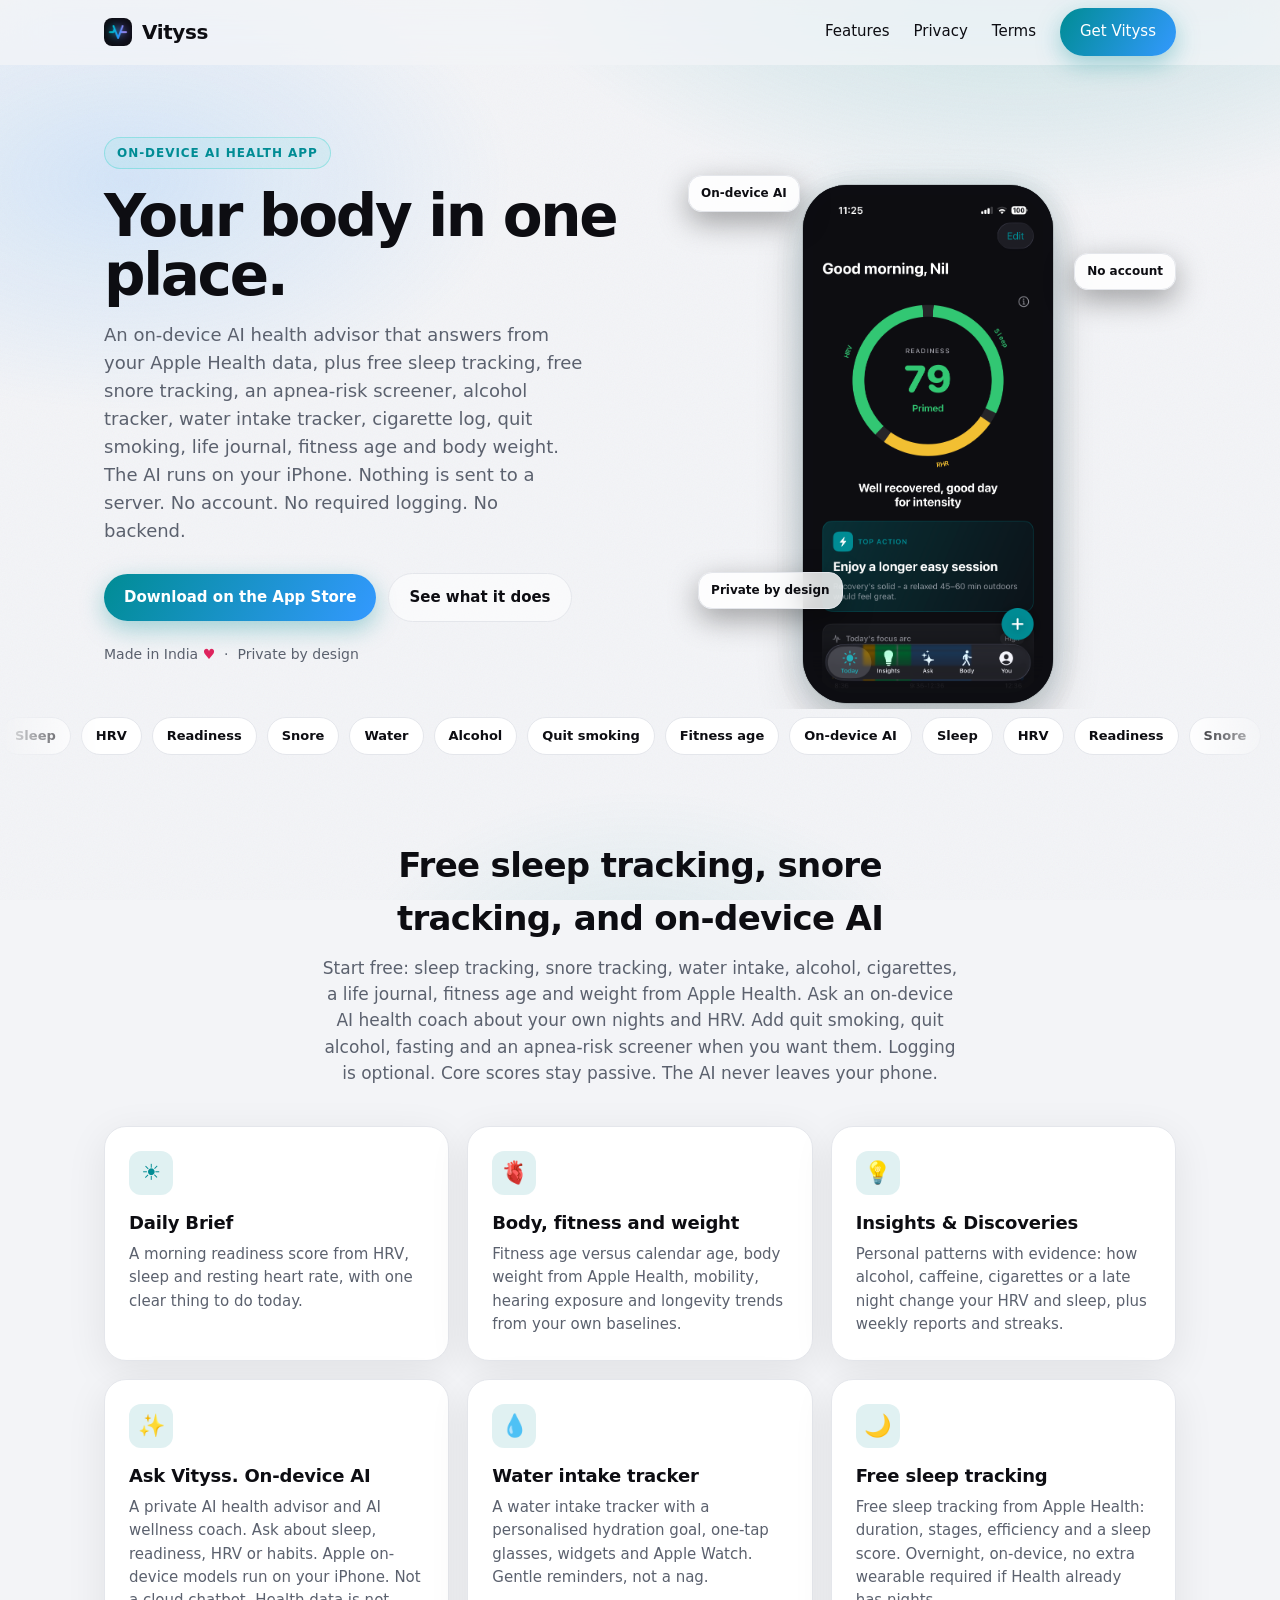
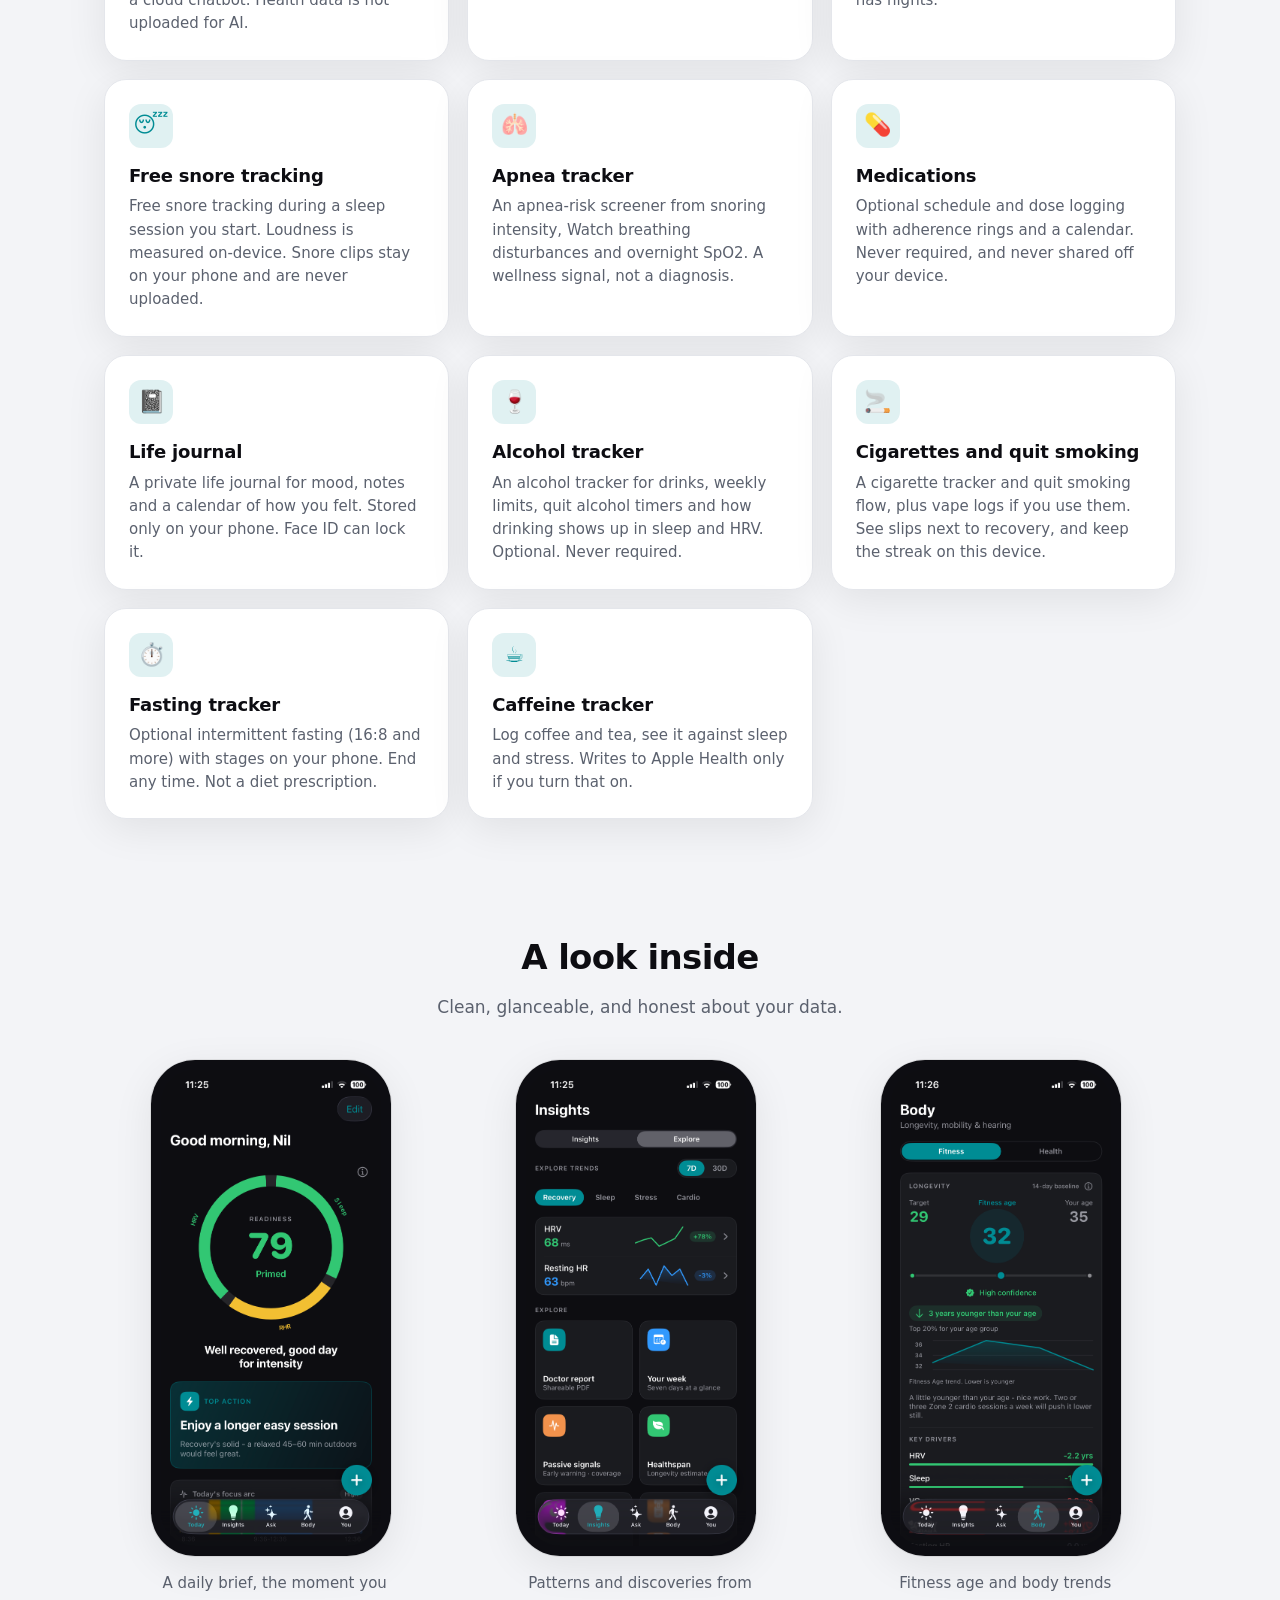
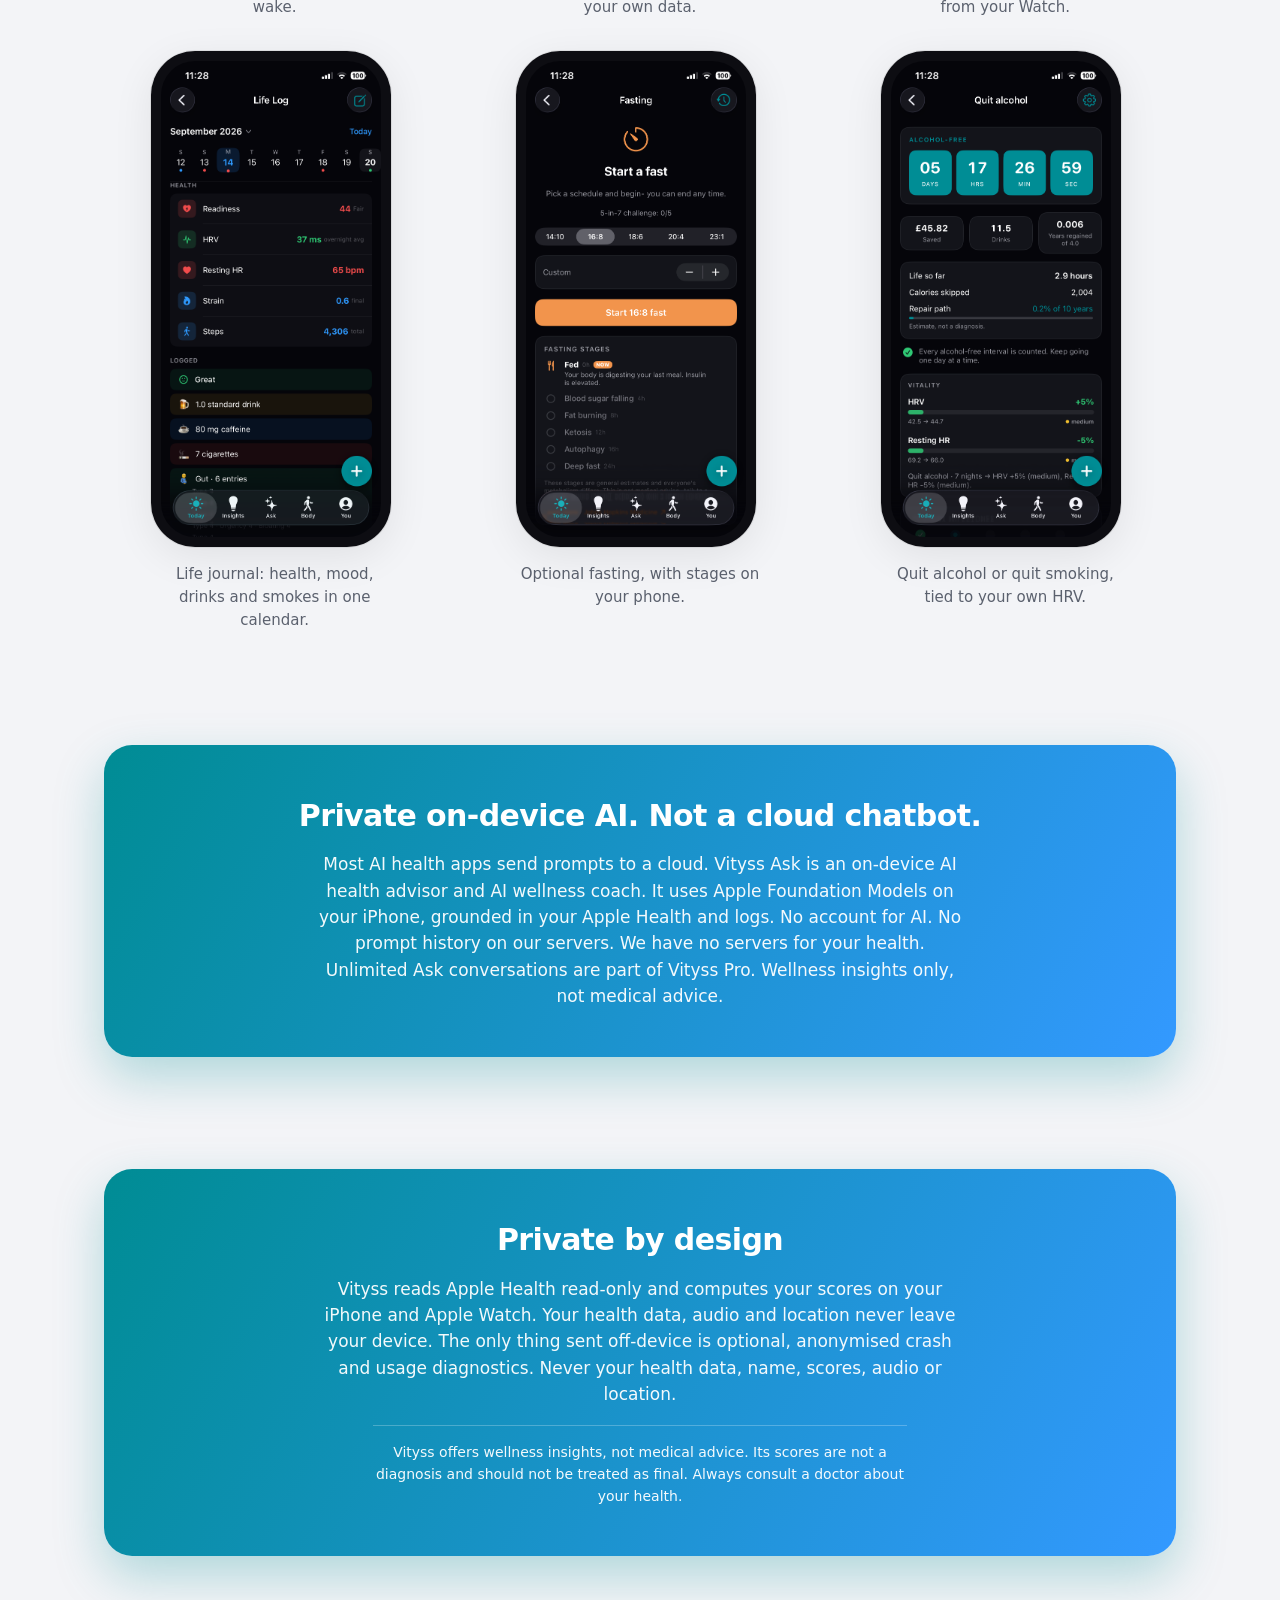
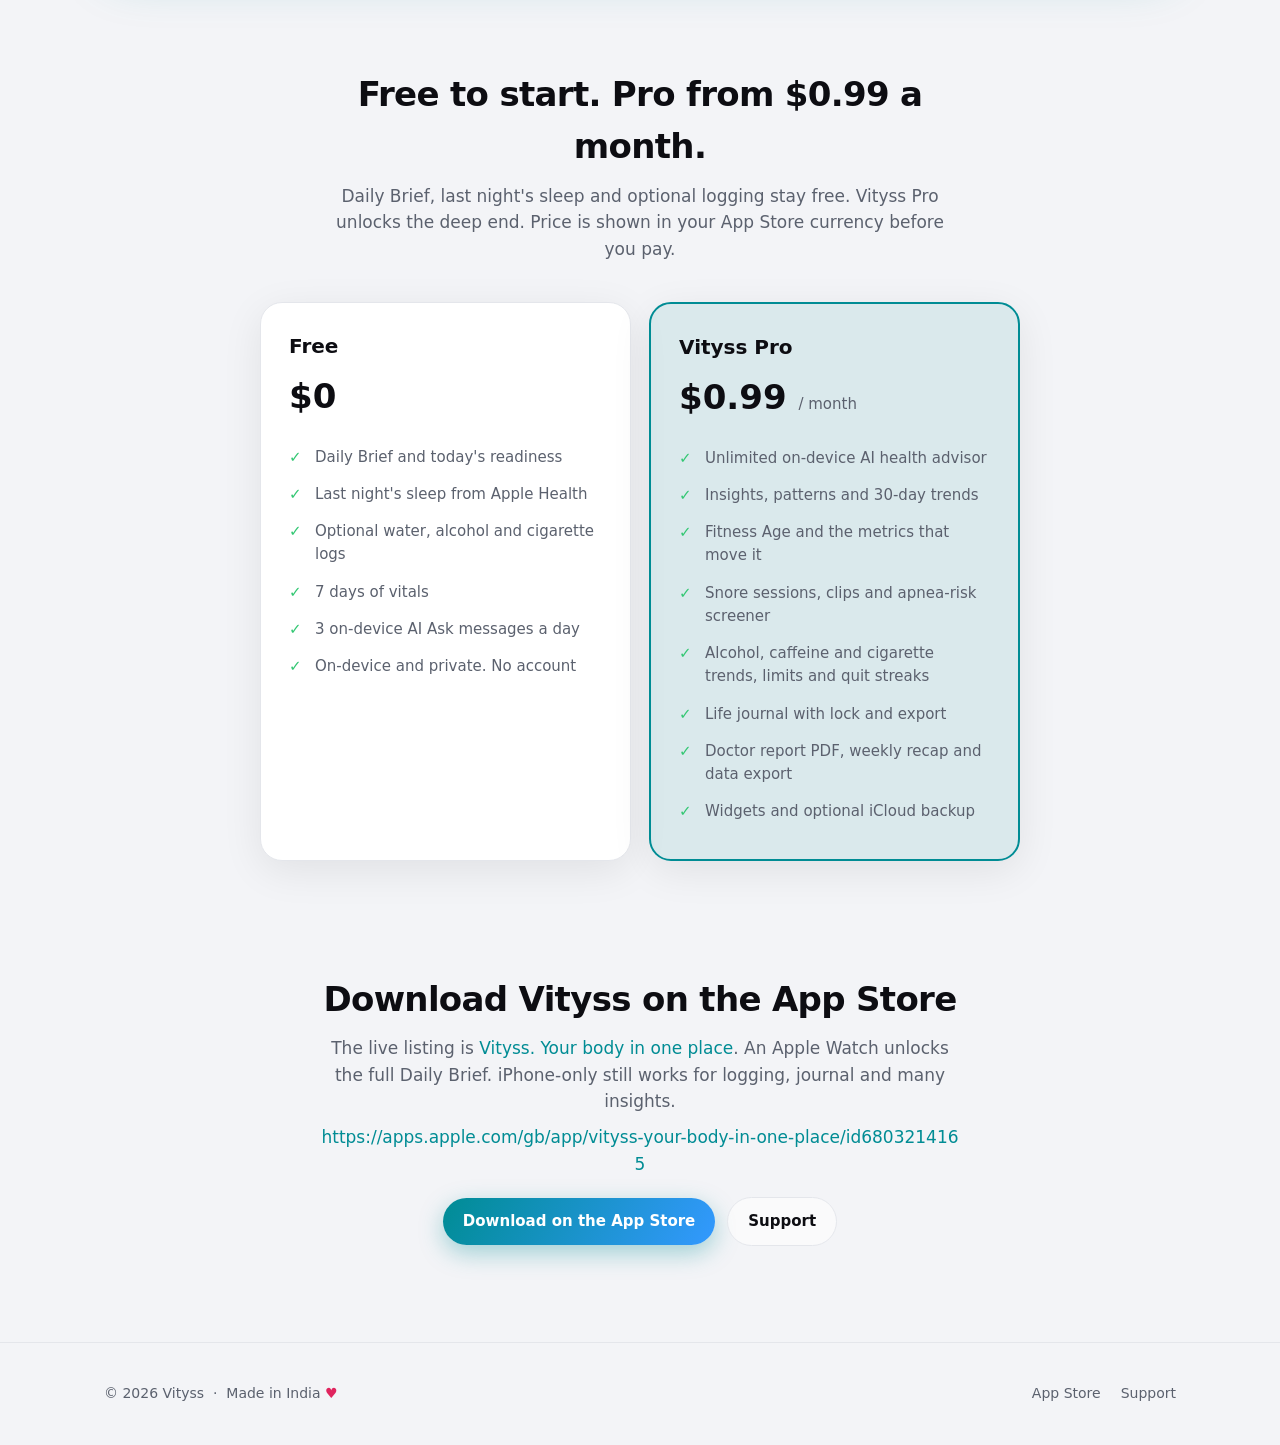
==== commit adf5a027: "Give the marketing site stacked phones and system light/dark. Follows indie app landing motion while" ====
--- a/index.html
+++ b/index.html
@@ -3,6 +3,9 @@
 <head>
   <meta charset="UTF-8">
   <meta name="viewport" content="width=device-width, initial-scale=1">
+  <meta name="color-scheme" content="light dark">
+  <meta name="theme-color" media="(prefers-color-scheme: light)" content="#f3f4f7">
+  <meta name="theme-color" media="(prefers-color-scheme: dark)" content="#07080d">
   <title>Vityss | On-Device AI Health App. Free Sleep, Snore, Alcohol and Water Tracking</title>
   <meta name="description" content="On-device AI health advisor for iPhone. Ask about your readiness, sleep and HRV without sending data to a server. Also free sleep tracking, free snore tracking, apnea screener, alcohol tracker, water intake, quit smoking and a life journal.">
   <meta name="keywords" content="AI health app, on-device AI, private AI, AI wellness coach, AI health coach, AI health advisor, AI fitness coach, AI sleep coach, AI recovery coach, Apple Intelligence, on-device LLM, local AI, offline AI, private AI chatbot, health AI chatbot, Ask Vityss, AI insights, AI daily brief, Foundation Models, free snore tracking, free sleep tracking, free sleep tracker, snore tracker, snoring tracker iPhone, apnea tracker, sleep apnea screener, apnea risk, alcohol tracker, drink tracker, alcohol log, quit alcohol, water intake tracker, water tracker, hydration tracker, drink water app, cigarette tracker, cigarette log, smoke tracker, quit smoking, quit smoking app, stop smoking, vape log, life journal, health journal, mood journal, daily journal, body fitness, fitness age, body weight tracker, weight tracker Apple Health, Apple Watch health app, Apple Health app, readiness score, recovery app, HRV tracker, resting heart rate, stress tracker, fasting tracker, intermittent fasting app, medication tracker, pill reminder, caffeine tracker, gut journal, bowel tracker, hearing exposure, mobility tracker, VO2, on-device health, private health app, no account health app, Whoop alternative Apple Watch, Oura alternative iPhone, Vityss">
@@ -63,7 +66,7 @@
   }
   </script>
 </head>
-<body>
+<body class="home">
   <nav class="nav">
     <div class="wrap">
       <a class="brand" href="index.html"><img class="brand-icon" src="icon.png" alt=""> Vityss</a>
@@ -89,8 +92,21 @@
         <p class="made">Made in India <span class="heart">&hearts;</span> &nbsp;·&nbsp; Private by design</p>
       </div>
 
-      <div class="device hero-phone">
-          <img src="shot-today.png" alt="Free sleep tracking and readiness score in the Vityss Daily Brief">
+      <div class="hero-stage">
+        <span class="float-chip chip-a">On-device AI</span>
+        <span class="float-chip chip-b">No account</span>
+        <span class="float-chip chip-c">Private by design</span>
+        <div class="phone-fan" id="phoneFan">
+          <div class="device fan-left">
+            <img src="shot-body.png" alt="Fitness age and body trends in Vityss">
+          </div>
+          <div class="device fan-right">
+            <img src="shot-insights.png" alt="Vityss Insights. Trends and healthspan">
+          </div>
+          <div class="device fan-front hero-phone">
+            <img src="shot-today.png" alt="Free sleep tracking and readiness score in the Vityss Daily Brief">
+          </div>
+        </div>
       </div>
     </div>
   </header>
@@ -320,6 +336,19 @@
     window.addEventListener("scroll", function () {
       nav.classList.toggle("scrolled", window.scrollY > 8);
     }, { passive: true });
+    var fan = document.getElementById("phoneFan");
+    if (fan && !reduce) {
+      var stage = fan.parentElement;
+      stage.addEventListener("mousemove", function (e) {
+        var r = stage.getBoundingClientRect();
+        var x = ((e.clientX - r.left) / r.width - 0.5) * 14;
+        var y = ((e.clientY - r.top) / r.height - 0.5) * -10;
+        fan.style.transform = "rotateY(" + x + "deg) rotateX(" + y + "deg)";
+      });
+      stage.addEventListener("mouseleave", function () {
+        fan.style.transform = "";
+      });
+    }
   </script>
 </body>
 </html>
--- a/style.css
+++ b/style.css
@@ -1,16 +1,71 @@
-/* Vityss marketing site — self-contained, no build step. Brand tokens mirror the app. */
+/* Vityss marketing site — follows the system light / dark appearance. */
 :root {
-  --teal: #008C94;
-  --accent: #3399FF;
-  --good: #33C773;
-  --ink: #0D0D12;
+  color-scheme: light dark;
+  --teal: #008c94;
+  --accent: #3399ff;
+  --good: #33c773;
+  --ink: #0d0d12;
   --muted: #5b616e;
   --bg: #f3f4f7;
   --card: #ffffff;
   --stroke: #e4e6eb;
-  --radius: 20px;
+  --radius: 22px;
   --shadow: 0 10px 40px rgba(13, 13, 18, 0.08);
-  --grad: linear-gradient(120deg, var(--teal), var(--accent));
+  --grad: linear-gradient(120deg, #008c94, #3399ff);
+  --nav: rgba(243, 244, 247, 0.78);
+  --nav-scrolled: rgba(243, 244, 247, 0.94);
+  --nav-shadow: 0 8px 24px rgba(13, 13, 18, 0.06);
+  --glow-a: rgba(0, 140, 148, 0.22);
+  --glow-b: rgba(51, 153, 255, 0.16);
+  --glow-c: rgba(0, 140, 148, 0.1);
+  --glass: rgba(255, 255, 255, 0.72);
+  --glass-2: rgba(255, 255, 255, 0.55);
+  --chip: rgba(255, 255, 255, 0.82);
+  --hover: rgba(0, 140, 148, 0.06);
+  --device-frame: #0d0d12;
+  --device-ring: rgba(13, 13, 18, 0.08);
+  --phone-glow: 0 24px 50px rgba(13, 13, 18, 0.16), 0 0 40px rgba(0, 140, 148, 0.12);
+  --card-hover-shadow: 0 20px 48px rgba(13, 13, 18, 0.12);
+  --shot-hover-shadow: 0 24px 50px rgba(13, 13, 18, 0.16);
+  --legal-panel: #ffffff;
+  --badge-ink: #072016;
+  --grain: 0.12;
+  --ico-fill: rgba(0, 140, 148, 0.12);
+  --hover-border: rgba(0, 140, 148, 0.35);
+}
+
+@media (prefers-color-scheme: dark) {
+  :root {
+    --teal: #2ad4c8;
+    --accent: #4da3ff;
+    --good: #3dd68c;
+    --ink: #f4f6fb;
+    --muted: #9aa3b5;
+    --bg: #07080d;
+    --card: rgba(255, 255, 255, 0.05);
+    --stroke: rgba(255, 255, 255, 0.1);
+    --shadow: 0 24px 60px rgba(0, 0, 0, 0.45);
+    --nav: rgba(7, 8, 13, 0.55);
+    --nav-scrolled: rgba(7, 8, 13, 0.86);
+    --nav-shadow: 0 12px 40px rgba(0, 0, 0, 0.35);
+    --glow-a: rgba(0, 140, 148, 0.35);
+    --glow-b: rgba(51, 153, 255, 0.22);
+    --glow-c: rgba(42, 212, 200, 0.12);
+    --glass: rgba(255, 255, 255, 0.04);
+    --glass-2: rgba(255, 255, 255, 0.06);
+    --chip: rgba(18, 22, 32, 0.72);
+    --hover: rgba(255, 255, 255, 0.08);
+    --device-frame: #11131a;
+    --device-ring: rgba(255, 255, 255, 0.08);
+    --phone-glow: 0 30px 70px rgba(0, 0, 0, 0.55), 0 0 80px rgba(0, 140, 148, 0.25);
+    --card-hover-shadow: 0 20px 48px rgba(0, 0, 0, 0.35), 0 0 32px rgba(0, 140, 148, 0.12);
+    --shot-hover-shadow: 0 28px 60px rgba(0, 0, 0, 0.5), 0 0 40px rgba(0, 140, 148, 0.2);
+    --legal-panel: rgba(255, 255, 255, 0.04);
+    --badge-ink: #072016;
+    --grain: 0.28;
+    --ico-fill: rgba(42, 212, 200, 0.14);
+    --hover-border: rgba(42, 212, 200, 0.4);
+  }
 }
 
 * { box-sizing: border-box; margin: 0; padding: 0; }
@@ -28,19 +83,43 @@
 a { color: var(--teal); text-decoration: none; }
 a:hover { text-decoration: underline; }
 
-.wrap { max-width: 1080px; margin: 0 auto; padding: 0 24px; }
+.wrap { max-width: 1120px; margin: 0 auto; padding: 0 24px; }
+
+body::before {
+  content: "";
+  pointer-events: none;
+  position: fixed;
+  inset: 0;
+  z-index: 0;
+  background:
+    radial-gradient(900px 500px at 80% -10%, var(--glow-a), transparent 60%),
+    radial-gradient(700px 420px at 10% 20%, var(--glow-b), transparent 55%),
+    radial-gradient(600px 400px at 50% 110%, var(--glow-c), transparent 50%);
+}
+body::after {
+  content: "";
+  pointer-events: none;
+  position: fixed;
+  inset: 0;
+  z-index: 0;
+  opacity: var(--grain);
+  background-image: url("data:image/svg+xml,%3Csvg xmlns='http://www.w3.org/2000/svg' width='160' height='160'%3E%3Cfilter id='n'%3E%3CfeTurbulence type='fractalNoise' baseFrequency='.8' numOctaves='4' stitchTiles='stitch'/%3E%3C/filter%3E%3Crect width='100%25' height='100%25' filter='url(%23n)' opacity='.35'/%3E%3C/svg%3E");
+}
+
+body > * { position: relative; z-index: 1; }
 
 /* Nav */
 .nav {
   position: sticky; top: 0; z-index: 10;
-  backdrop-filter: saturate(180%) blur(20px);
-  background: rgba(243, 244, 247, 0.8);
-  border-bottom: 1px solid var(--stroke);
-  transition: box-shadow 0.25s ease, background 0.25s ease;
+  backdrop-filter: saturate(180%) blur(22px);
+  background: var(--nav);
+  border-bottom: 1px solid transparent;
+  transition: box-shadow 0.25s ease, background 0.25s ease, border-color 0.25s ease;
 }
 .nav.scrolled {
-  background: rgba(243, 244, 247, 0.92);
-  box-shadow: 0 8px 24px rgba(13, 13, 18, 0.06);
+  background: var(--nav-scrolled);
+  border-bottom-color: var(--stroke);
+  box-shadow: var(--nav-shadow);
 }
 .nav .wrap { display: flex; align-items: center; justify-content: space-between; height: 64px; }
 .brand { display: flex; align-items: center; gap: 10px; font-weight: 800; font-size: 20px; letter-spacing: -0.02em; color: var(--ink); text-decoration: none; }
@@ -54,52 +133,101 @@
 .btn {
   display: inline-block; padding: 12px 20px; border-radius: 999px; font-weight: 600; font-size: 15px;
   background: var(--grad); color: #fff !important; border: none; cursor: pointer;
-  transition: transform 0.2s ease, box-shadow 0.2s ease, opacity 0.2s ease;
-}
-.btn:hover { opacity: 1; text-decoration: none; transform: translateY(-2px); box-shadow: 0 12px 28px rgba(0, 140, 148, 0.32); }
-.btn.ghost { background: var(--card); color: var(--ink) !important; border: 1px solid var(--stroke); }
-.btn.ghost:hover { box-shadow: 0 8px 20px rgba(13, 13, 18, 0.08); }
+  position: relative; overflow: hidden;
+  transition: transform 0.2s ease, box-shadow 0.2s ease;
+  box-shadow: 0 8px 24px rgba(0, 140, 148, 0.35);
+}
+.btn::after {
+  content: "";
+  position: absolute; inset: 0;
+  background: linear-gradient(110deg, transparent 30%, rgba(255,255,255,0.35) 50%, transparent 70%);
+  transform: translateX(-120%);
+}
+.btn:hover { opacity: 1; text-decoration: none; transform: translateY(-2px); box-shadow: 0 14px 32px rgba(0, 140, 148, 0.45); }
+.btn:hover::after { animation: shine 0.7s ease; }
+.btn.ghost {
+  background: var(--glass-2);
+  color: var(--ink) !important;
+  border: 1px solid var(--stroke);
+  box-shadow: none;
+}
+.btn.ghost:hover { box-shadow: 0 8px 20px rgba(0, 0, 0, 0.25); }
 
 /* Hero */
-.hero { padding: 80px 0 40px; position: relative; overflow: hidden; }
-.hero::before, .hero::after {
-  content: "";
-  position: absolute;
-  border-radius: 50%;
-  filter: blur(70px);
-  pointer-events: none;
-  z-index: 0;
-  animation: drift 16s ease-in-out infinite;
-}
-.hero::before {
-  width: 420px; height: 420px;
-  background: rgba(0, 140, 148, 0.28);
-  top: -140px; right: 6%;
-}
-.hero::after {
-  width: 300px; height: 300px;
-  background: rgba(51, 153, 255, 0.22);
-  bottom: -90px; left: 4%;
-  animation-delay: -7s;
-}
-.hero .wrap { display: grid; grid-template-columns: 1.1fr 0.9fr; gap: 40px; align-items: center; position: relative; z-index: 1; }
-.hero-copy { animation: rise 0.85s ease both; }
-.eyebrow { color: var(--teal); font-weight: 700; letter-spacing: 0.06em; text-transform: uppercase; font-size: 13px; }
-.hero h1 { font-size: 52px; line-height: 1.05; letter-spacing: -0.03em; margin: 14px 0 16px; }
-.hero p.lead { font-size: 19px; color: var(--muted); max-width: 40ch; }
+.hero { padding: 56px 0 28px; position: relative; overflow: hidden; }
+.hero .wrap { display: grid; grid-template-columns: 1.05fr 0.95fr; gap: 28px; align-items: center; }
+.hero-copy { animation: rise 0.9s cubic-bezier(.2,.8,.2,1) both; }
+.eyebrow {
+  color: var(--teal); font-weight: 700; letter-spacing: 0.08em; text-transform: uppercase; font-size: 12px;
+  display: inline-flex; align-items: center; gap: 8px;
+  padding: 6px 12px; border-radius: 999px;
+  border: 1px solid rgba(42, 212, 200, 0.35);
+  background: rgba(42, 212, 200, 0.08);
+}
+.hero h1 { font-size: 58px; line-height: 1.02; letter-spacing: -0.04em; margin: 18px 0 16px; }
+.hero p.lead { font-size: 18px; color: var(--muted); max-width: 42ch; }
 .cta-row { display: flex; gap: 12px; margin-top: 28px; flex-wrap: wrap; align-items: center; }
 .made { margin-top: 22px; color: var(--muted); font-size: 14px; }
 .store-url { margin-top: 14px; font-size: 14px; word-break: break-all; }
-.made .heart { color: #e0245e; animation: pulse 1.8s ease-in-out infinite; }
-
-/* Device frame */
+.made .heart { color: #e0245e; animation: pulse 1.8s ease-in-out infinite; display: inline-block; }
+
+.hero-stage {
+  position: relative;
+  height: 560px;
+  perspective: 900px;
+}
+.phone-fan {
+  position: absolute;
+  inset: 40px 0 0;
+  display: grid;
+  place-items: center;
+  transform-style: preserve-3d;
+  transition: transform 0.18s ease-out;
+}
 .device {
-  justify-self: center;
-  width: 260px; border-radius: 44px; padding: 10px;
-  background: #0d0d12; box-shadow: var(--shadow);
+  width: 250px; border-radius: 44px; padding: 10px;
+  background: var(--device-frame);
+  box-shadow: var(--shadow), 0 0 0 1px var(--device-ring);
 }
 .device img { width: 100%; display: block; border-radius: 34px; }
-.hero-phone { animation: float 5.5s ease-in-out infinite; }
+.fan-left, .fan-right, .fan-front {
+  position: absolute;
+  left: 50%;
+  top: 24px;
+  margin-left: -125px;
+}
+.fan-left {
+  opacity: 0.75;
+  z-index: 1;
+  animation: float-left 6.4s ease-in-out infinite;
+}
+.fan-right {
+  opacity: 0.75;
+  z-index: 1;
+  animation: float-right 6.8s ease-in-out infinite;
+}
+.fan-front {
+  z-index: 3;
+  animation: float-front 5.5s ease-in-out infinite;
+  box-shadow: var(--phone-glow);
+}
+
+.float-chip {
+  position: absolute;
+  z-index: 4;
+  padding: 8px 12px;
+  border-radius: 14px;
+  font-size: 12px;
+  font-weight: 700;
+  color: var(--ink);
+  background: var(--chip);
+  border: 1px solid var(--stroke);
+  backdrop-filter: blur(12px);
+  box-shadow: 0 10px 30px rgba(0,0,0,0.35);
+}
+.chip-a { top: 54px; left: 8px; animation: bob 4.6s ease-in-out infinite; }
+.chip-b { top: 132px; right: 0; animation: bob 5.2s 0.4s ease-in-out infinite; }
+.chip-c { bottom: 72px; left: 18px; animation: bob 4.8s 0.8s ease-in-out infinite; }
 
 .pills { overflow: hidden; padding: 8px 0 28px; mask-image: linear-gradient(90deg, transparent, #000 8%, #000 92%, transparent); }
 .pills-track {
@@ -107,21 +235,37 @@
   animation: marquee 28s linear infinite;
 }
 .pills-track span {
-  padding: 8px 14px; border-radius: 999px; background: var(--card);
+  padding: 8px 14px; border-radius: 999px;
+  background: var(--card);
   border: 1px solid var(--stroke); color: var(--ink); font-size: 13px; font-weight: 600;
   white-space: nowrap;
 }
 
+@keyframes shine {
+  to { transform: translateX(120%); }
+}
 @keyframes drift {
   0%, 100% { transform: translate(0, 0) scale(1); }
   50% { transform: translate(24px, -18px) scale(1.06); }
 }
-@keyframes float {
+@keyframes float-front {
   0%, 100% { transform: translateY(0); }
-  50% { transform: translateY(-16px); }
+  50% { transform: translateY(-14px); }
+}
+@keyframes float-left {
+  0%, 100% { transform: translate(-118px, 28px) rotate(-11deg) scale(0.86); }
+  50% { transform: translate(-118px, 12px) rotate(-11deg) scale(0.86); }
+}
+@keyframes float-right {
+  0%, 100% { transform: translate(118px, 36px) rotate(11deg) scale(0.86); }
+  50% { transform: translate(118px, 20px) rotate(11deg) scale(0.86); }
+}
+@keyframes bob {
+  0%, 100% { transform: translateY(0); }
+  50% { transform: translateY(-8px); }
 }
 @keyframes rise {
-  from { opacity: 0; transform: translateY(20px); }
+  from { opacity: 0; transform: translateY(28px); }
   to { opacity: 1; transform: translateY(0); }
 }
 @keyframes pulse {
@@ -136,18 +280,15 @@
 .reveal { opacity: 0; transform: translateY(22px); transition: opacity 0.65s ease, transform 0.65s ease; }
 .reveal.in { opacity: 1; transform: none; }
 
-/* Screenshot gallery */
 .shots { display: grid; grid-template-columns: repeat(3, 1fr); gap: 32px 24px; justify-items: center; }
 .shot { text-align: center; margin: 0; }
-.shot .device { width: 240px; transition: transform 0.4s ease, box-shadow 0.4s ease; }
-.shot:hover .device { transform: translateY(-10px) rotate(-1.5deg); box-shadow: 0 24px 50px rgba(13, 13, 18, 0.18); }
+.shot .device { width: 240px; position: relative; transition: transform 0.4s ease, box-shadow 0.4s ease; }
+.shot:hover .device { transform: translateY(-12px) rotate(-1.5deg); box-shadow: var(--shot-hover-shadow); }
 .shot figcaption { margin-top: 16px; color: var(--muted); font-size: 15px; max-width: 26ch; }
 
-/* Disclaimer line inside the privacy band */
 .disclaimer { font-size: 14px !important; opacity: 0.9; margin-top: 18px !important;
   border-top: 1px solid rgba(255,255,255,0.25); padding-top: 16px; }
 
-/* Sections */
 section { padding: 56px 0; }
 .section-head { text-align: center; max-width: 640px; margin: 0 auto 40px; }
 .section-head h2 { font-size: 34px; letter-spacing: -0.02em; }
@@ -157,31 +298,37 @@
 .card {
   background: var(--card); border: 1px solid var(--stroke); border-radius: var(--radius);
   padding: 24px; box-shadow: var(--shadow);
-  transition: transform 0.28s ease, box-shadow 0.28s ease, border-color 0.28s ease;
+  transition: transform 0.28s ease, box-shadow 0.28s ease, border-color 0.28s ease, background 0.28s ease;
 }
 .card:hover {
   transform: translateY(-8px);
-  box-shadow: 0 20px 48px rgba(13, 13, 18, 0.12);
-  border-color: rgba(0, 140, 148, 0.35);
+  background: var(--hover);
+  box-shadow: var(--card-hover-shadow);
+  border-color: var(--hover-border);
 }
 .card .ico {
   width: 44px; height: 44px; border-radius: 12px; display: grid; place-items: center;
-  background: rgba(0, 140, 148, 0.12); color: var(--teal); font-size: 22px; margin-bottom: 14px;
+  background: var(--ico-fill); color: var(--teal); font-size: 22px; margin-bottom: 14px;
 }
 .card h3 { font-size: 18px; letter-spacing: -0.01em; }
 .card p { color: var(--muted); font-size: 15px; margin-top: 6px; }
 
-/* Privacy band */
-.band { background: var(--grad); color: #fff; border-radius: 28px; padding: 48px; text-align: center; }
+.band {
+  background: var(--grad);
+  color: #fff;
+  border-radius: 28px;
+  padding: 48px;
+  text-align: center;
+  box-shadow: 0 20px 50px rgba(0, 140, 148, 0.28);
+}
 .band h2 { font-size: 30px; letter-spacing: -0.02em; }
 .band p { max-width: 60ch; margin: 12px auto 0; opacity: 0.95; font-size: 17px; }
 
-/* Pricing */
 .plans { display: grid; grid-template-columns: 1fr 1fr; gap: 18px; max-width: 760px; margin: 0 auto; }
 .plan { background: var(--card); border: 1px solid var(--stroke); border-radius: var(--radius); padding: 28px; box-shadow: var(--shadow); transition: transform 0.28s ease, box-shadow 0.28s ease; }
-.plan.pro { border: 2px solid var(--teal); position: relative; }
-.plan.pro:hover { transform: translateY(-6px); box-shadow: 0 20px 44px rgba(0, 140, 148, 0.16); }
-.plan .badge { position: absolute; top: -12px; right: 20px; background: var(--good); color: #fff; font-size: 12px; font-weight: 700; padding: 4px 10px; border-radius: 999px; }
+.plan.pro { border: 2px solid var(--teal); position: relative; background: rgba(0, 140, 148, 0.1); }
+.plan.pro:hover { transform: translateY(-6px); box-shadow: 0 20px 44px rgba(0, 140, 148, 0.28); }
+.plan .badge { position: absolute; top: -12px; right: 20px; background: var(--good); color: var(--badge-ink); font-size: 12px; font-weight: 700; padding: 4px 10px; border-radius: 999px; }
 .plan h3 { font-size: 20px; }
 .plan .price { font-size: 34px; font-weight: 800; margin: 8px 0 2px; }
 .plan .price small { font-size: 15px; color: var(--muted); font-weight: 500; }
@@ -189,105 +336,51 @@
 .plan li { padding: 7px 0 7px 26px; position: relative; color: var(--muted); font-size: 15px; }
 .plan li::before { content: "✓"; position: absolute; left: 0; color: var(--good); font-weight: 800; }
 
-/* Footer */
 footer { border-top: 1px solid var(--stroke); padding: 40px 0; color: var(--muted); font-size: 14px; }
 footer .wrap { display: flex; justify-content: space-between; align-items: center; flex-wrap: wrap; gap: 16px; }
 .foot-links { display: flex; gap: 20px; }
 .foot-links a { color: var(--muted); }
 
-/* Legal pages */
-.legal-page {
-  padding: 28px 0 80px;
-  min-height: 70vh;
-}
+.legal-page { padding: 28px 0 80px; min-height: 70vh; }
 .legal-switch {
-  display: grid;
-  grid-template-columns: 1fr 1fr;
-  gap: 4px;
-  max-width: 400px;
-  margin: 0 auto 28px;
-  padding: 5px;
-  background: var(--card);
-  border: 1px solid var(--stroke);
-  border-radius: 999px;
-  box-shadow: var(--shadow);
+  display: grid; grid-template-columns: 1fr 1fr; gap: 4px; max-width: 400px;
+  margin: 0 auto 28px; padding: 5px;
+  background: var(--card); border: 1px solid var(--stroke); border-radius: 999px;
 }
 .legal-switch a {
-  text-align: center;
-  padding: 11px 14px;
-  border-radius: 999px;
-  font-size: 15px;
-  font-weight: 600;
-  color: var(--muted);
-  text-decoration: none;
-}
-.legal-switch a:hover {
-  color: var(--ink);
-  text-decoration: none;
-  background: var(--bg);
-}
-.legal-switch a.is-on {
-  background: var(--grad);
-  color: #fff !important;
-  box-shadow: 0 6px 16px rgba(0, 140, 148, 0.28);
-}
+  text-align: center; padding: 11px 14px; border-radius: 999px;
+  font-size: 15px; font-weight: 600; color: var(--muted); text-decoration: none;
+}
+.legal-switch a:hover { color: var(--ink); text-decoration: none; background: var(--hover); }
+.legal-switch a.is-on { background: var(--grad); color: #fff !important; box-shadow: 0 6px 16px rgba(0, 140, 148, 0.28); }
 .legal-switch a.is-on:hover { background: var(--grad); color: #fff !important; }
 
 .legal {
-  max-width: 760px;
-  margin: 0 auto;
-  background: var(--card);
+  max-width: 760px; margin: 0 auto;
+  background: var(--legal-panel);
   border: 1px solid var(--stroke);
   border-radius: 28px;
   padding: 40px 44px 48px;
   box-shadow: var(--shadow);
 }
-.legal h1 {
-  font-size: 34px;
-  letter-spacing: -0.03em;
-  color: var(--ink);
-  line-height: 1.15;
-}
+.legal h1 { font-size: 34px; letter-spacing: -0.03em; color: var(--ink); line-height: 1.15; }
 .legal .updated {
-  color: var(--muted);
-  margin: 10px 0 8px;
-  font-size: 13px;
-  font-weight: 600;
-  letter-spacing: 0.04em;
-  text-transform: uppercase;
-}
-.legal .lede {
-  font-size: 17px;
-  color: var(--ink);
-  margin: 18px 0 8px;
-  line-height: 1.5;
-}
+  color: var(--muted); margin: 10px 0 8px; font-size: 13px; font-weight: 600;
+  letter-spacing: 0.04em; text-transform: uppercase;
+}
+.legal .lede { font-size: 17px; color: var(--ink); margin: 18px 0 8px; line-height: 1.5; }
 .legal h2 {
-  font-size: 17px;
-  margin: 32px 0 10px;
-  letter-spacing: -0.01em;
-  color: var(--ink);
-  padding-left: 14px;
-  border-left: 3px solid var(--teal);
+  font-size: 17px; margin: 32px 0 10px; letter-spacing: -0.01em; color: var(--ink);
+  padding-left: 14px; border-left: 3px solid var(--teal);
 }
 .legal p, .legal li { color: var(--muted); font-size: 15.5px; line-height: 1.65; }
 .legal p { margin-bottom: 12px; }
 .legal ul { margin: 8px 0 12px 4px; padding: 0; list-style: none; }
-.legal ul li {
-  position: relative;
-  padding: 8px 0 8px 22px;
-  border-bottom: 1px solid var(--stroke);
-}
+.legal ul li { position: relative; padding: 8px 0 8px 22px; border-bottom: 1px solid var(--stroke); }
 .legal ul li:last-child { border-bottom: none; }
 .legal ul li::before {
-  content: "";
-  position: absolute;
-  left: 0;
-  top: 16px;
-  width: 7px;
-  height: 7px;
-  border-radius: 50%;
-  background: var(--teal);
+  content: ""; position: absolute; left: 0; top: 16px;
+  width: 7px; height: 7px; border-radius: 50%; background: var(--teal);
 }
 .legal strong { color: var(--ink); font-weight: 600; }
 .legal a { color: var(--teal); font-weight: 500; }
@@ -297,7 +390,17 @@
   .hero h1 { font-size: 40px; }
   .hero p.lead { margin: 0 auto; }
   .cta-row { justify-content: center; }
-  .device { margin: 12px auto 0; }
+  .hero-stage { height: 480px; margin-top: 8px; }
+  .fan-left { animation-name: float-left-m; }
+  .fan-right { animation-name: float-right-m; }
+  @keyframes float-left-m {
+    0%, 100% { transform: translate(-72px, 40px) rotate(-9deg) scale(0.78); }
+    50% { transform: translate(-72px, 26px) rotate(-9deg) scale(0.78); }
+  }
+  @keyframes float-right-m {
+    0%, 100% { transform: translate(72px, 48px) rotate(9deg) scale(0.78); }
+    50% { transform: translate(72px, 34px) rotate(9deg) scale(0.78); }
+  }
   .shots { grid-template-columns: repeat(2, 1fr); }
   .grid { grid-template-columns: 1fr; }
   .plans { grid-template-columns: 1fr; }
@@ -307,15 +410,21 @@
 
 @media (max-width: 560px) {
   .shots { grid-template-columns: 1fr; }
+  .chip-a, .chip-b, .chip-c { display: none; }
+  .fan-left, .fan-right { display: none; }
+  .hero-stage { height: 420px; }
 }
 
 @media (prefers-reduced-motion: reduce) {
   html { scroll-behavior: auto; }
-  .hero::before, .hero::after, .hero-phone, .hero-copy, .pills-track, .made .heart {
+  .hero-phone, .hero-copy, .pills-track, .made .heart, .fan-left, .fan-right, .fan-front, .float-chip {
     animation: none !important;
   }
+  .fan-left { transform: translate(-118px, 28px) rotate(-11deg) scale(0.86); }
+  .fan-right { transform: translate(118px, 36px) rotate(11deg) scale(0.86); }
   .reveal { opacity: 1; transform: none; }
   .card:hover, .shot:hover .device, .plan.pro:hover, .btn:hover {
     transform: none;
   }
-}
+  .btn::after { display: none; }
+}
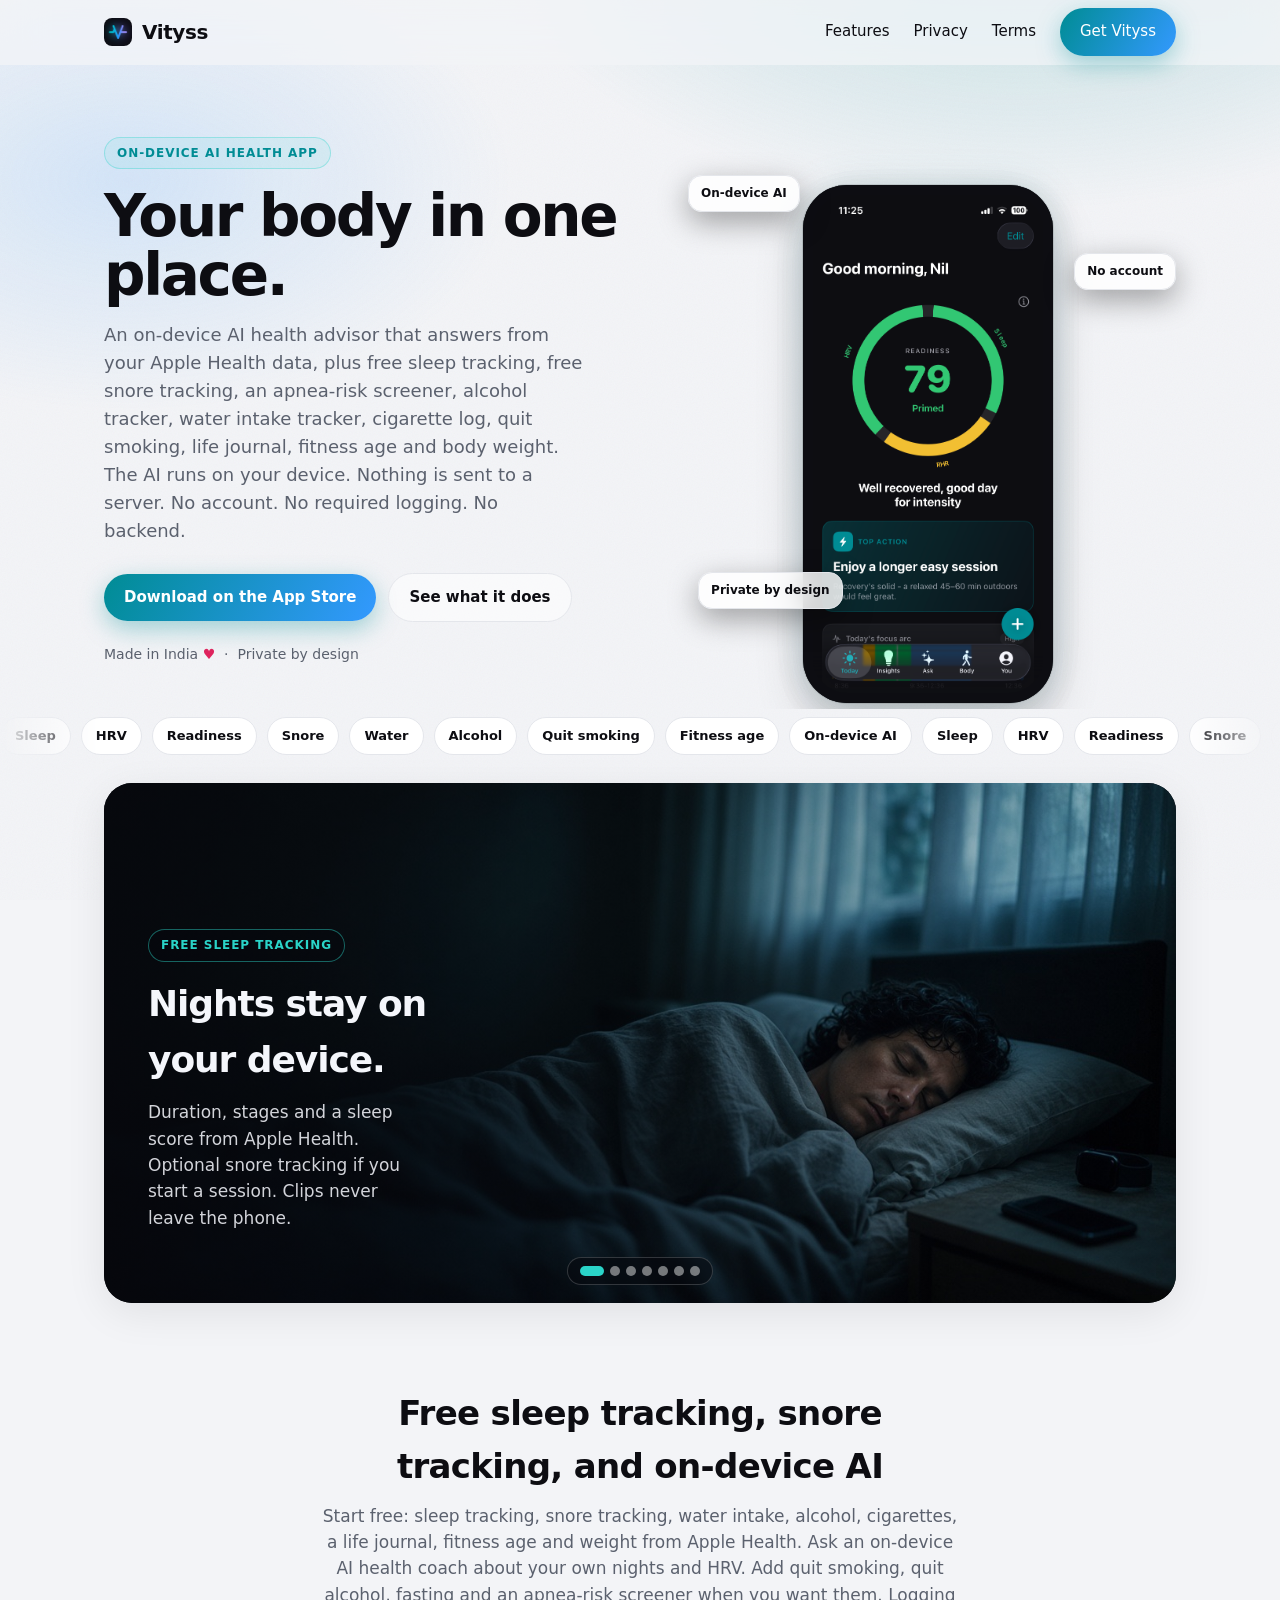
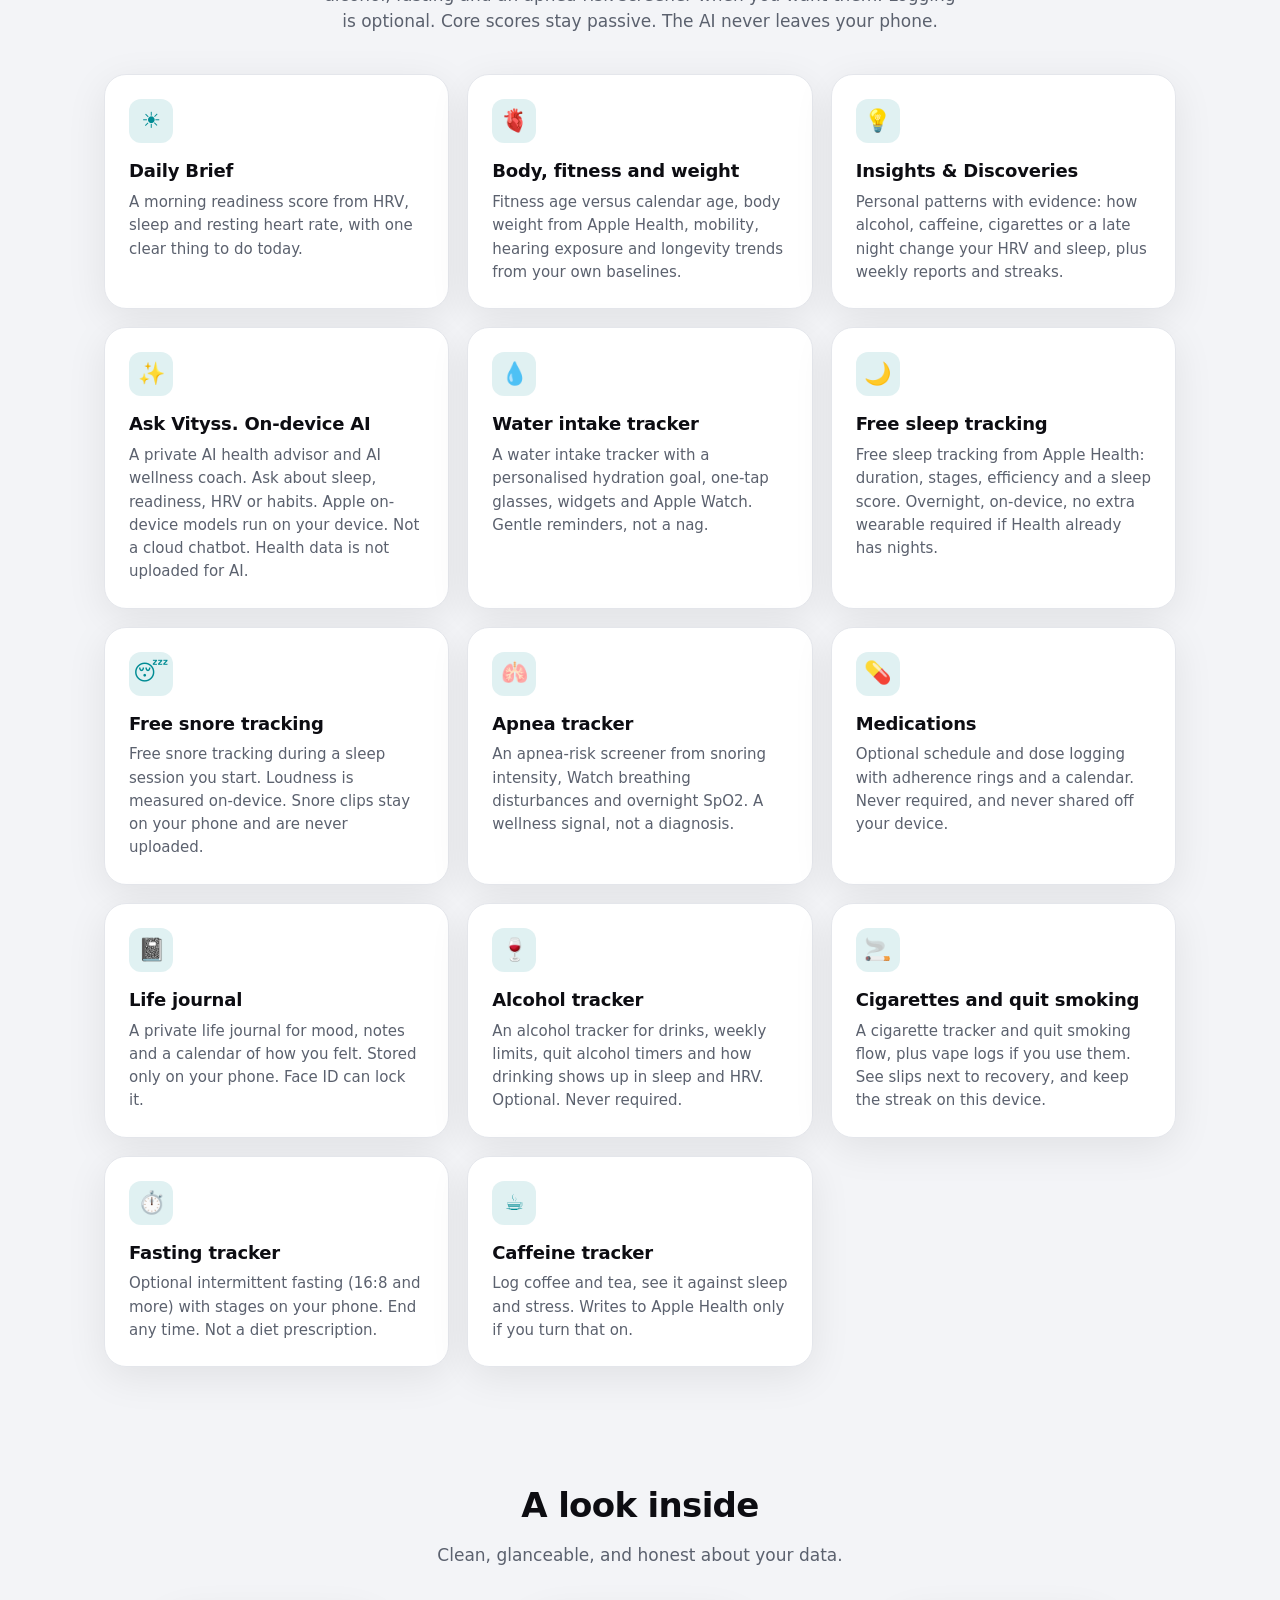
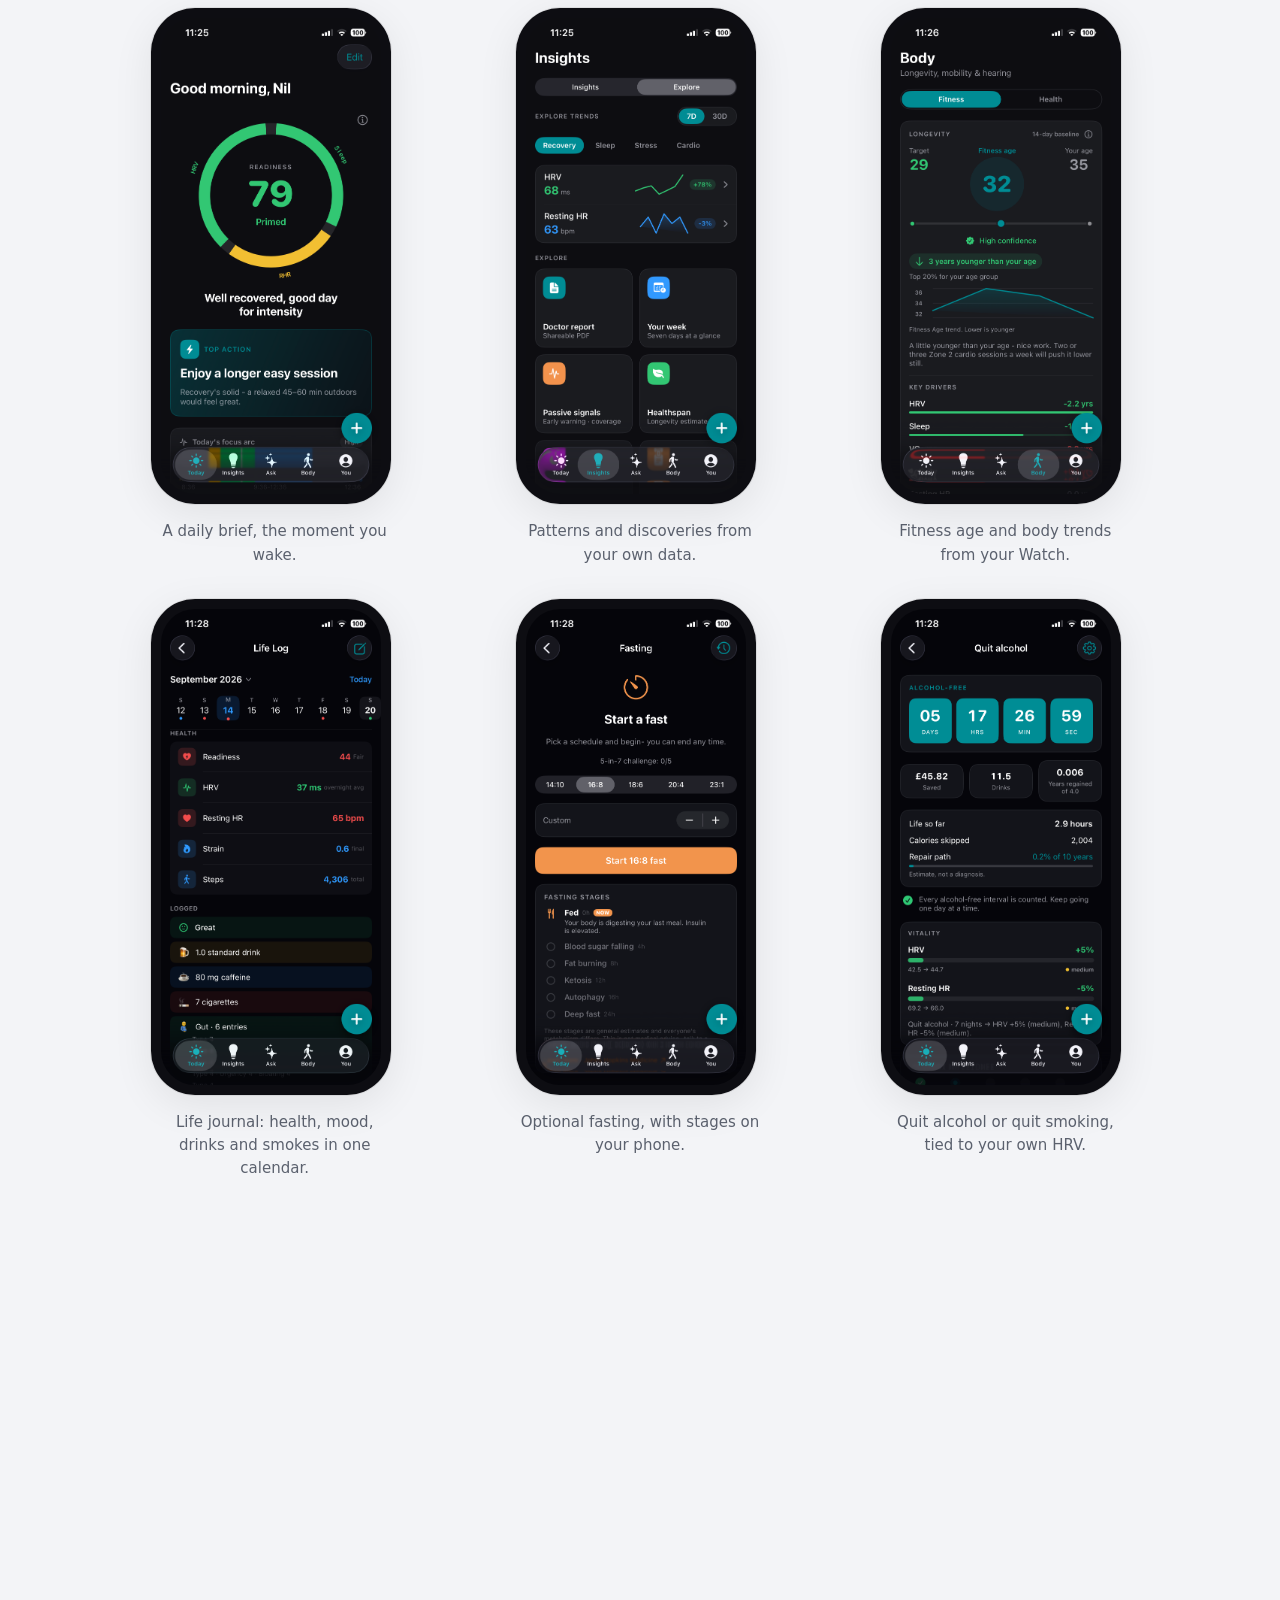
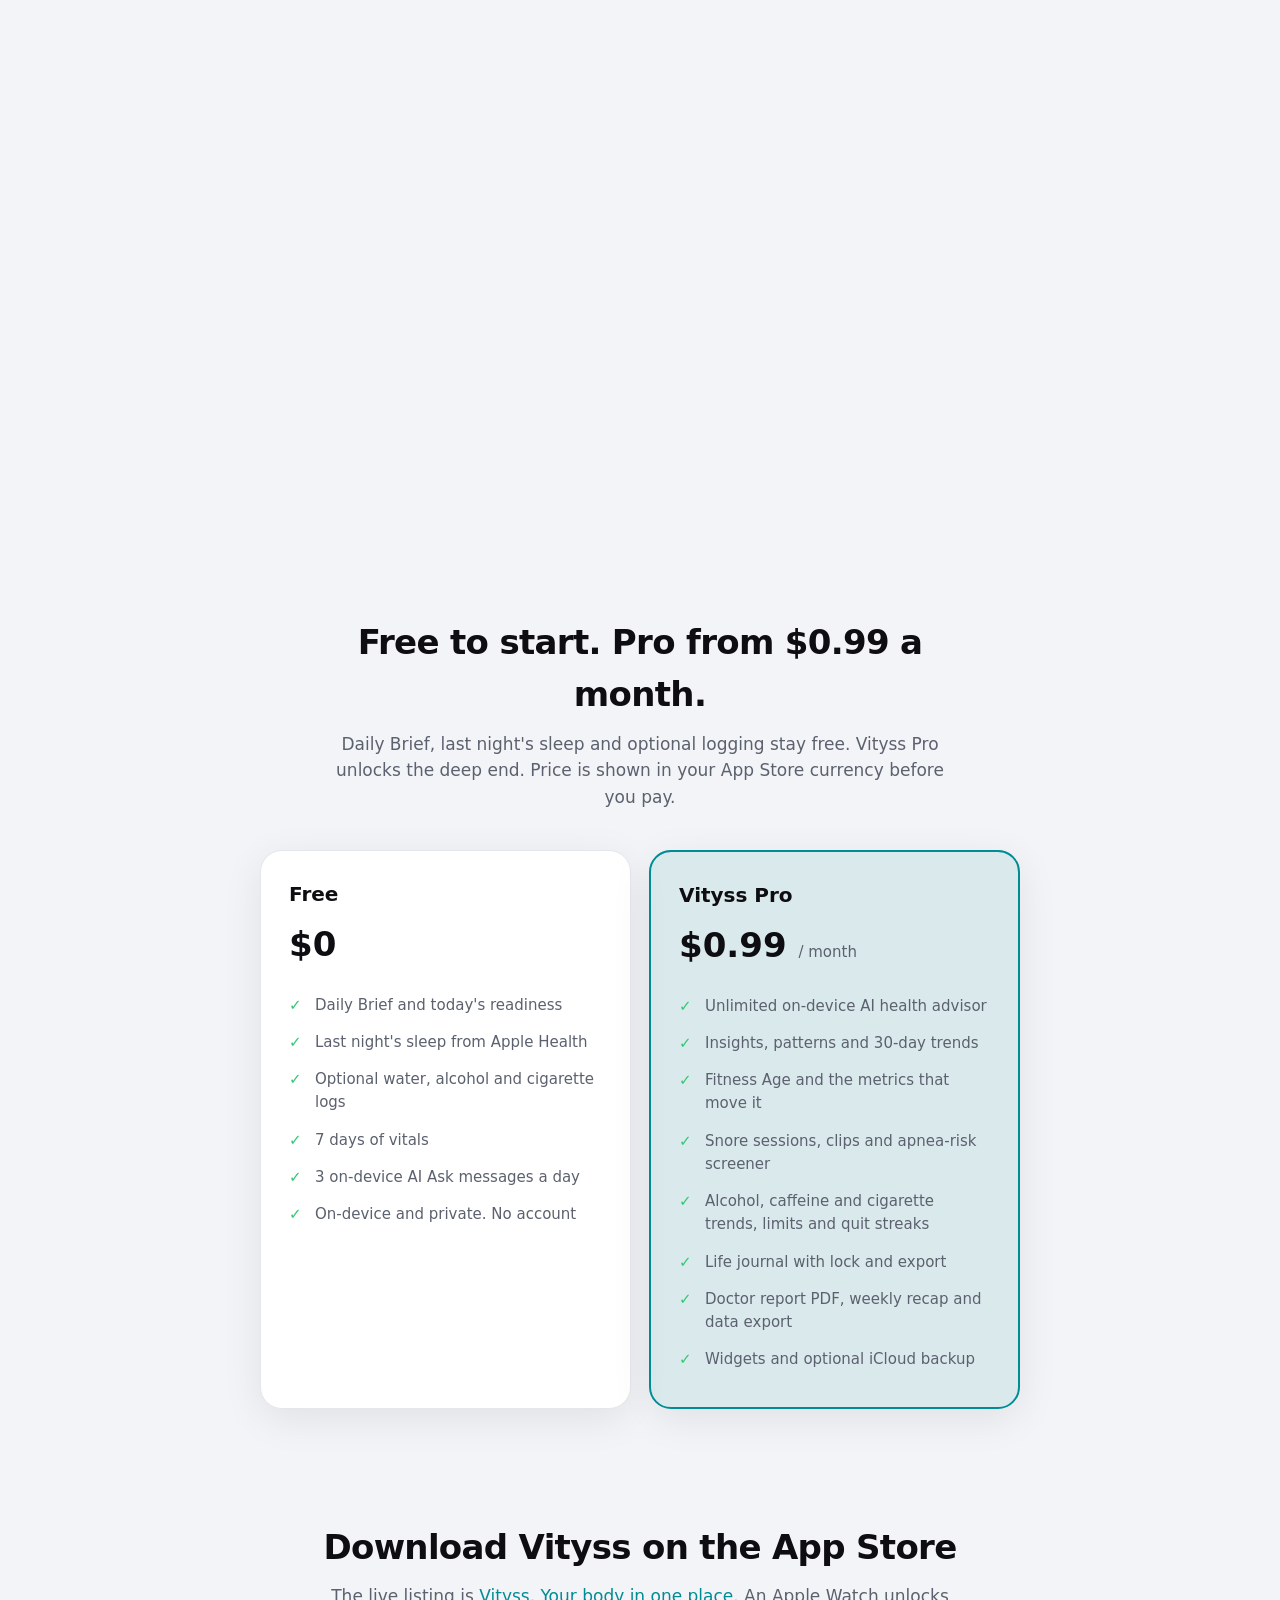
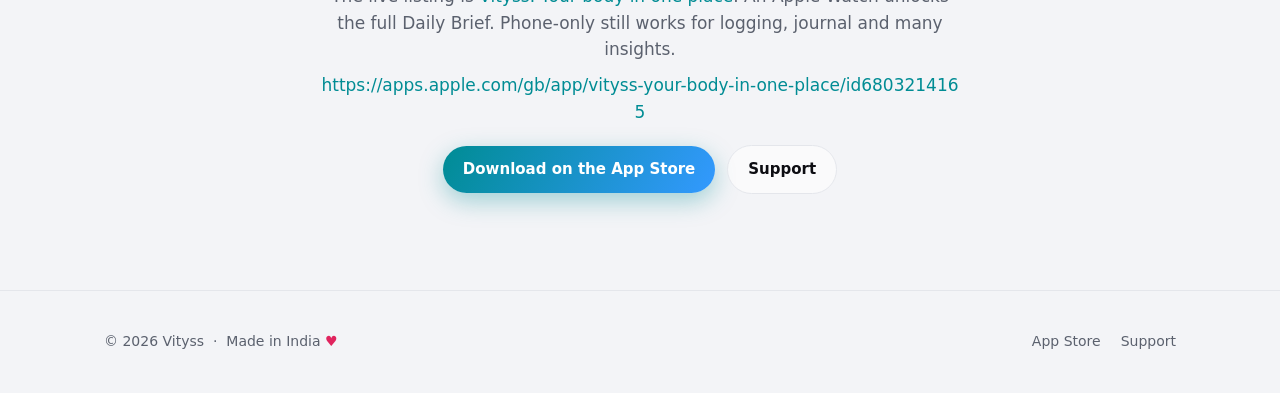
==== commit bffc693b: "Add a full-frame lifestyle carousel for sleep and related features. One scene fills the window at a " ====
--- a/index.html
+++ b/index.html
@@ -84,7 +84,7 @@
       <div class="hero-copy">
         <span class="eyebrow">On-device AI health app</span>
         <h1>Your body in one place.</h1>
-        <p class="lead">An on-device AI health advisor that answers from your Apple Health data, plus free sleep tracking, free snore tracking, an apnea-risk screener, alcohol tracker, water intake tracker, cigarette log, quit smoking, life journal, fitness age and body weight. The AI runs on your iPhone. Nothing is sent to a server. No account. No required logging. No backend.</p>
+        <p class="lead">An on-device AI health advisor that answers from your Apple Health data, plus free sleep tracking, free snore tracking, an apnea-risk screener, alcohol tracker, water intake tracker, cigarette log, quit smoking, life journal, fitness age and body weight. The AI runs on your device. Nothing is sent to a server. No account. No required logging. No backend.</p>
         <div class="cta-row">
           <a class="btn" href="https://apps.apple.com/gb/app/vityss-your-body-in-one-place/id6803214165">Download on the App Store</a>
           <a class="btn ghost" href="#features">See what it does</a>
@@ -118,6 +118,72 @@
     </div>
   </div>
 
+  <section class="stories" id="sleep" aria-roledescription="carousel">
+    <div class="wrap">
+    <div class="stories-viewport">
+      <div class="stories-track" id="storiesTrack">
+        <article class="story">
+          <img src="scene-sleep.jpg" alt="A person asleep in a dim, calm bedroom at night">
+          <div class="story-copy">
+            <span class="eyebrow">Free sleep tracking</span>
+            <h2>Nights stay on your device.</h2>
+            <p>Duration, stages and a sleep score from Apple Health. Optional snore tracking if you start a session. Clips never leave the phone.</p>
+          </div>
+        </article>
+        <article class="story">
+          <img src="scene-snore.jpg" alt="A quiet night bedroom with a phone on the nightstand">
+          <div class="story-copy">
+            <span class="eyebrow">Free snore tracking</span>
+            <h2>Snore sessions stay private.</h2>
+            <p>Loudness is measured on-device during a sleep session you start. Confirmed clips stay on this device and are never uploaded.</p>
+          </div>
+        </article>
+        <article class="story">
+          <img src="scene-water.jpg" alt="A glass of water on a table in soft teal morning light">
+          <div class="story-copy">
+            <span class="eyebrow">Water intake tracker</span>
+            <h2>Hydration, on your terms.</h2>
+            <p>A personalised water goal, one-tap glasses, widgets and Apple Watch. Gentle reminders, not a nag.</p>
+          </div>
+        </article>
+        <article class="story">
+          <img src="scene-drink.jpg" alt="A single glass of wine on a table at night">
+          <div class="story-copy">
+            <span class="eyebrow">Alcohol tracker</span>
+            <h2>See drinks next to sleep and HRV.</h2>
+            <p>Optional logs, weekly limits and quit alcohol timers. Never required. Never shared off your device.</p>
+          </div>
+        </article>
+        <article class="story">
+          <img src="scene-quit.jpg" alt="A person breathing fresh morning air at an open window">
+          <div class="story-copy">
+            <span class="eyebrow">Quit smoking</span>
+            <h2>A quit streak on this device.</h2>
+            <p>Cigarette and vape logs if you use them, plus a quit smoking flow. See slips next to recovery. Optional. Never required.</p>
+          </div>
+        </article>
+        <article class="story">
+          <img src="scene-body.jpg" alt="A person walking at dawn with a watch on their wrist">
+          <div class="story-copy">
+            <span class="eyebrow">Body and fitness</span>
+            <h2>Fitness age from your own baselines.</h2>
+            <p>Fitness age versus calendar age, body weight from Apple Health, mobility and hearing exposure. Honest about what was measured.</p>
+          </div>
+        </article>
+        <article class="story">
+          <img src="scene-journal.jpg" alt="A quiet desk with a private journal and a lamp">
+          <div class="story-copy">
+            <span class="eyebrow">Life journal</span>
+            <h2>A private journal on this device.</h2>
+            <p>Mood, notes and a calendar of how you felt. Stored only on your phone. Face ID can lock it.</p>
+          </div>
+        </article>
+      </div>
+      <div class="stories-dots" id="storiesDots" role="tablist" aria-label="Feature stories"></div>
+    </div>
+    </div>
+  </section>
+
   <section id="features">
     <div class="wrap">
       <div class="section-head">
@@ -143,7 +209,7 @@
         <div class="card">
           <div class="ico">✨</div>
           <h3>Ask Vityss. On-device AI</h3>
-          <p>A private AI health advisor and AI wellness coach. Ask about sleep, readiness, HRV or habits. Apple on-device models run on your iPhone. Not a cloud chatbot. Health data is not uploaded for AI.</p>
+          <p>A private AI health advisor and AI wellness coach. Ask about sleep, readiness, HRV or habits. Apple on-device models run on your device. Not a cloud chatbot. Health data is not uploaded for AI.</p>
         </div>
         <div class="card">
           <div class="ico">💧</div>
@@ -238,7 +304,7 @@
     <div class="wrap">
       <div class="band">
         <h2>Private on-device AI. Not a cloud chatbot.</h2>
-        <p>Most AI health apps send prompts to a cloud. Vityss Ask is an on-device AI health advisor and AI wellness coach. It uses Apple Foundation Models on your iPhone, grounded in your Apple Health and logs. No account for AI. No prompt history on our servers. We have no servers for your health. Unlimited Ask conversations are part of Vityss Pro. Wellness insights only, not medical advice.</p>
+        <p>Most AI health apps send prompts to a cloud. Vityss Ask is an on-device AI health advisor and AI wellness coach. It uses Apple Foundation Models on your device, grounded in your Apple Health and logs. No account for AI. No prompt history on our servers. We have no servers for your health. Unlimited Ask conversations are part of Vityss Pro. Wellness insights only, not medical advice.</p>
       </div>
     </div>
   </section>
@@ -247,7 +313,7 @@
     <div class="wrap">
       <div class="band">
         <h2>Private by design</h2>
-        <p>Vityss reads Apple Health read-only and computes your scores on your iPhone and Apple Watch. Your health data, audio and location never leave your device. The only thing sent off-device is optional, anonymised crash and usage diagnostics. Never your health data, name, scores, audio or location.</p>
+        <p>Vityss reads Apple Health read-only and computes your scores on your device and Apple Watch. Your health data, audio and location never leave your device. The only thing sent off-device is optional, anonymised crash and usage diagnostics. Never your health data, name, scores, audio or location.</p>
         <p class="disclaimer">Vityss offers wellness insights, not medical advice. Its scores are not a diagnosis and should not be treated as final. Always consult a doctor about your health.</p>
       </div>
     </div>
@@ -294,7 +360,7 @@
     <div class="wrap">
       <div class="section-head">
         <h2>Download Vityss on the App Store</h2>
-        <p>The live listing is <a href="https://apps.apple.com/gb/app/vityss-your-body-in-one-place/id6803214165">Vityss. Your body in one place</a>. An Apple Watch unlocks the full Daily Brief. iPhone-only still works for logging, journal and many insights.</p>
+        <p>The live listing is <a href="https://apps.apple.com/gb/app/vityss-your-body-in-one-place/id6803214165">Vityss. Your body in one place</a>. An Apple Watch unlocks the full Daily Brief. Phone-only still works for logging, journal and many insights.</p>
         <p class="store-url"><a href="https://apps.apple.com/gb/app/vityss-your-body-in-one-place/id6803214165">https://apps.apple.com/gb/app/vityss-your-body-in-one-place/id6803214165</a></p>
         <div class="cta-row" style="justify-content:center; margin-top:20px;">
           <a class="btn" href="https://apps.apple.com/gb/app/vityss-your-body-in-one-place/id6803214165">Download on the App Store</a>
@@ -349,6 +415,41 @@
         fan.style.transform = "";
       });
     }
+    (function () {
+      var viewport = document.querySelector(".stories-viewport");
+      var track = document.getElementById("storiesTrack");
+      var dotsWrap = document.getElementById("storiesDots");
+      if (!viewport || !track || !dotsWrap) return;
+      var slides = track.querySelectorAll(".story");
+      var i = 0;
+      var timer = null;
+      slides.forEach(function (_, idx) {
+        var b = document.createElement("button");
+        b.type = "button";
+        b.setAttribute("aria-label", "Show story " + (idx + 1));
+        b.addEventListener("click", function () { go(idx); restart(); });
+        dotsWrap.appendChild(b);
+      });
+      function go(n) {
+        i = (n + slides.length) % slides.length;
+        var w = viewport.clientWidth;
+        track.style.transform = "translate3d(" + (-i * w) + "px,0,0)";
+        dotsWrap.querySelectorAll("button").forEach(function (b, idx) {
+          b.classList.toggle("on", idx === i);
+        });
+      }
+      function restart() {
+        clearInterval(timer);
+        timer = setInterval(function () { go(i + 1); }, 4500);
+      }
+      go(0);
+      restart();
+      window.addEventListener("resize", function () { go(i); });
+      document.addEventListener("visibilitychange", function () {
+        if (document.hidden) clearInterval(timer);
+        else restart();
+      });
+    })();
   </script>
 </body>
 </html>
--- a/style.css
+++ b/style.css
@@ -229,7 +229,104 @@
 .chip-b { top: 132px; right: 0; animation: bob 5.2s 0.4s ease-in-out infinite; }
 .chip-c { bottom: 72px; left: 18px; animation: bob 4.8s 0.8s ease-in-out infinite; }
 
-.pills { overflow: hidden; padding: 8px 0 28px; mask-image: linear-gradient(90deg, transparent, #000 8%, #000 92%, transparent); }
+.pills { overflow: hidden; padding: 8px 0 20px; mask-image: linear-gradient(90deg, transparent, #000 8%, #000 92%, transparent); }
+
+.stories { padding: 8px 0 28px; }
+.stories-viewport {
+  overflow: hidden;
+  width: 100%;
+  border-radius: 28px;
+  box-shadow: var(--shadow);
+  background: #11131a;
+  position: relative;
+}
+.stories-track {
+  display: flex;
+  transition: transform 0.7s cubic-bezier(.2,.8,.2,1);
+}
+.story {
+  position: relative;
+  flex: 0 0 100%;
+  width: 100%;
+  min-width: 100%;
+  max-width: 100%;
+  height: 520px;
+  overflow: hidden;
+  box-sizing: border-box;
+}
+.story > img {
+  position: absolute;
+  inset: 0;
+  width: 100%;
+  height: 100%;
+  object-fit: cover;
+  object-position: center;
+}
+.story::after {
+  content: "";
+  position: absolute;
+  inset: 0;
+  background: linear-gradient(90deg, rgba(7, 8, 13, 0.82) 0%, rgba(7, 8, 13, 0.45) 42%, rgba(7, 8, 13, 0.12) 100%);
+  pointer-events: none;
+}
+.story-copy {
+  position: relative;
+  z-index: 1;
+  height: 100%;
+  display: flex;
+  flex-direction: column;
+  justify-content: flex-end;
+  padding: 40px 44px 72px;
+  max-width: 36ch;
+  color: #f4f6fb;
+}
+.story-copy h2 {
+  font-size: 36px;
+  letter-spacing: -0.03em;
+  margin: 14px 0 12px;
+  color: #f4f6fb;
+  max-width: 14ch;
+}
+.story-copy p { color: rgba(244, 246, 251, 0.86); font-size: 17px; max-width: none; }
+.story-copy .eyebrow {
+  color: #2ad4c8;
+  border-color: rgba(42, 212, 200, 0.45);
+  background: rgba(7, 8, 13, 0.35);
+  width: fit-content;
+}
+.stories-dots {
+  position: absolute;
+  left: 50%;
+  bottom: 18px;
+  transform: translateX(-50%);
+  z-index: 3;
+  display: flex;
+  justify-content: center;
+  align-items: center;
+  gap: 6px;
+  padding: 8px 12px;
+  border-radius: 999px;
+  background: rgba(7, 8, 13, 0.55);
+  backdrop-filter: blur(10px);
+  border: 1px solid rgba(255, 255, 255, 0.18);
+}
+.stories-dots button {
+  width: 10px;
+  height: 10px;
+  min-width: 10px;
+  padding: 0;
+  border: none;
+  border-radius: 999px;
+  background: rgba(255, 255, 255, 0.45);
+  cursor: pointer;
+  appearance: none;
+  -webkit-appearance: none;
+}
+.stories-dots button:hover { background: rgba(255, 255, 255, 0.85); }
+.stories-dots button.on {
+  width: 24px;
+  background: #2ad4c8;
+}
 .pills-track {
   display: flex; gap: 10px; width: max-content;
   animation: marquee 28s linear infinite;
@@ -406,6 +503,12 @@
   .plans { grid-template-columns: 1fr; }
   .nav-links a:not(.btn):not(.active):not(.nav-keep) { display: none; }
   .legal { padding: 24px 20px 32px; }
+  .story { height: 420px; grid-template-columns: none; }
+  .story::after {
+    background: linear-gradient(180deg, rgba(7, 8, 13, 0.12) 0%, rgba(7, 8, 13, 0.82) 100%);
+  }
+  .story-copy { max-width: none; padding: 28px 24px 32px; }
+  .story-copy h2 { font-size: 28px; max-width: none; }
 }
 
 @media (max-width: 560px) {
@@ -426,5 +529,5 @@
   .card:hover, .shot:hover .device, .plan.pro:hover, .btn:hover {
     transform: none;
   }
-  .btn::after { display: none; }
-}
+  .stories-track { transition: none; }
+}
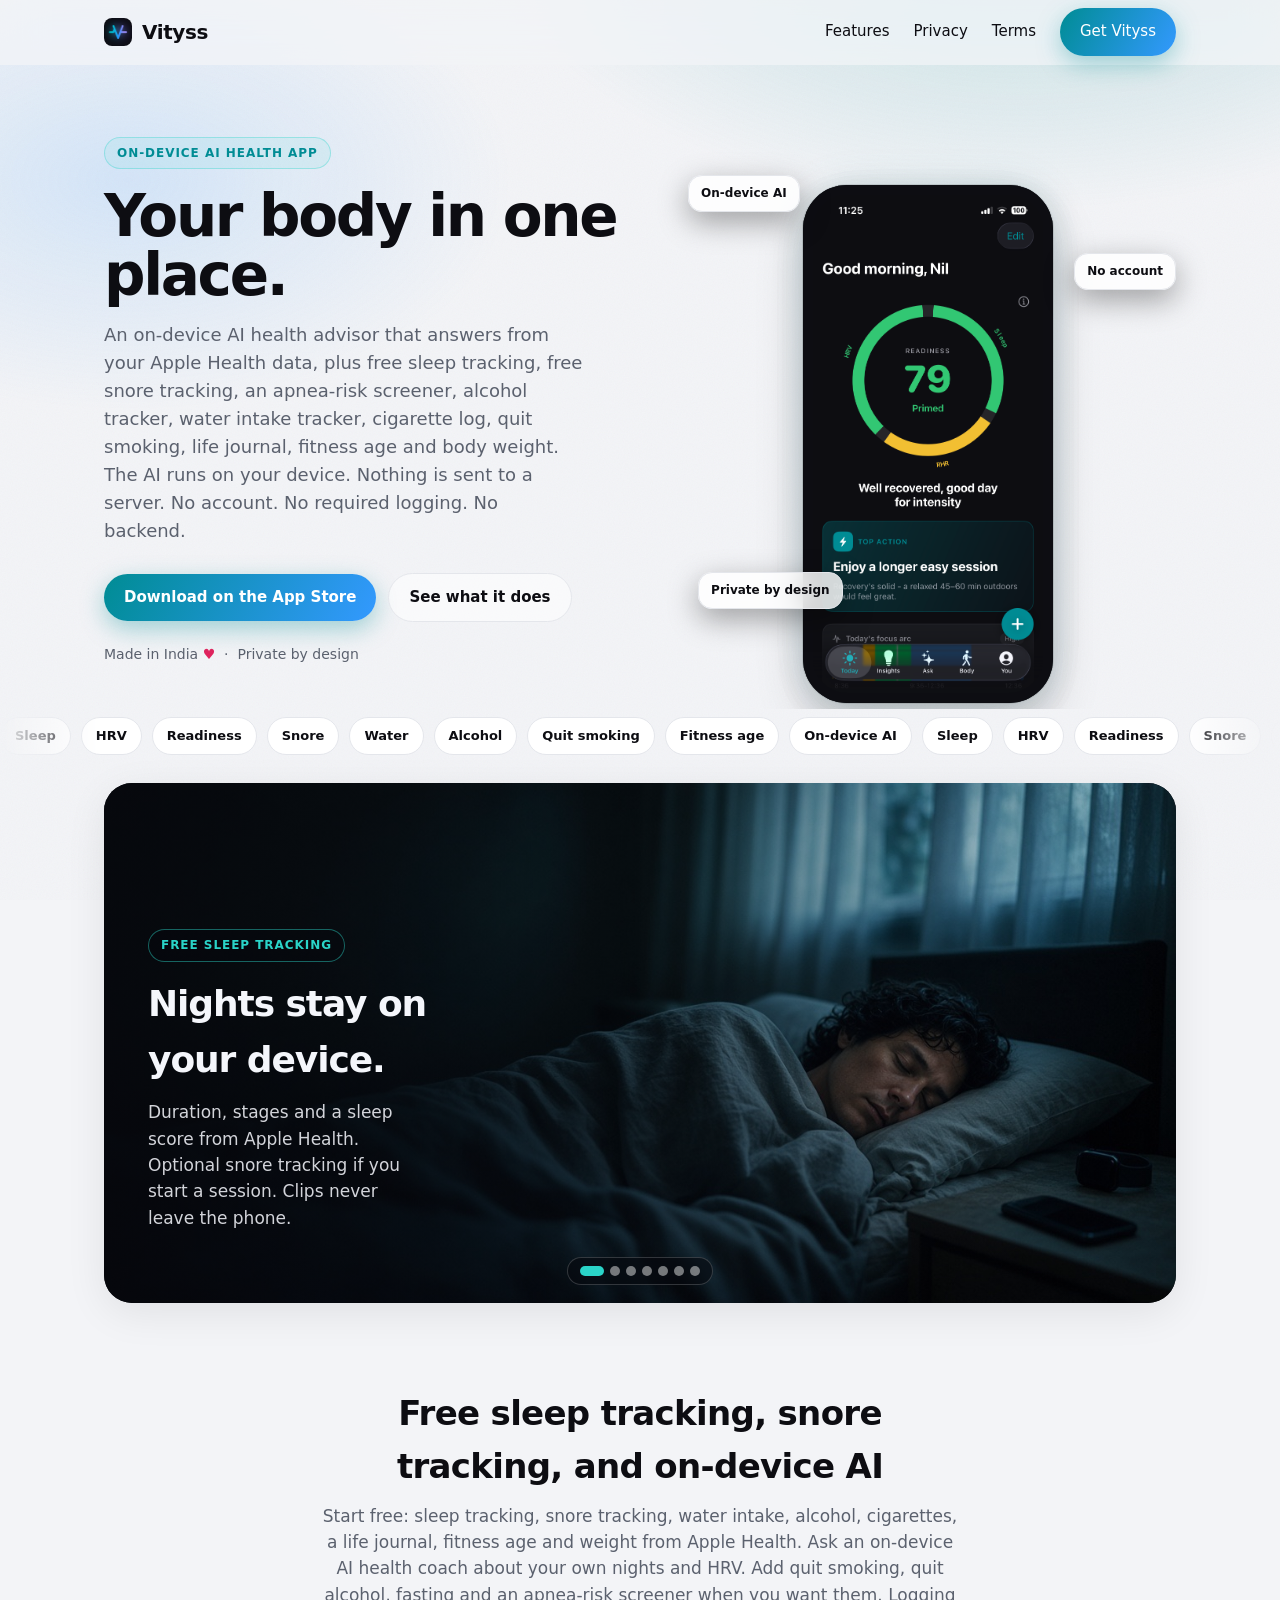
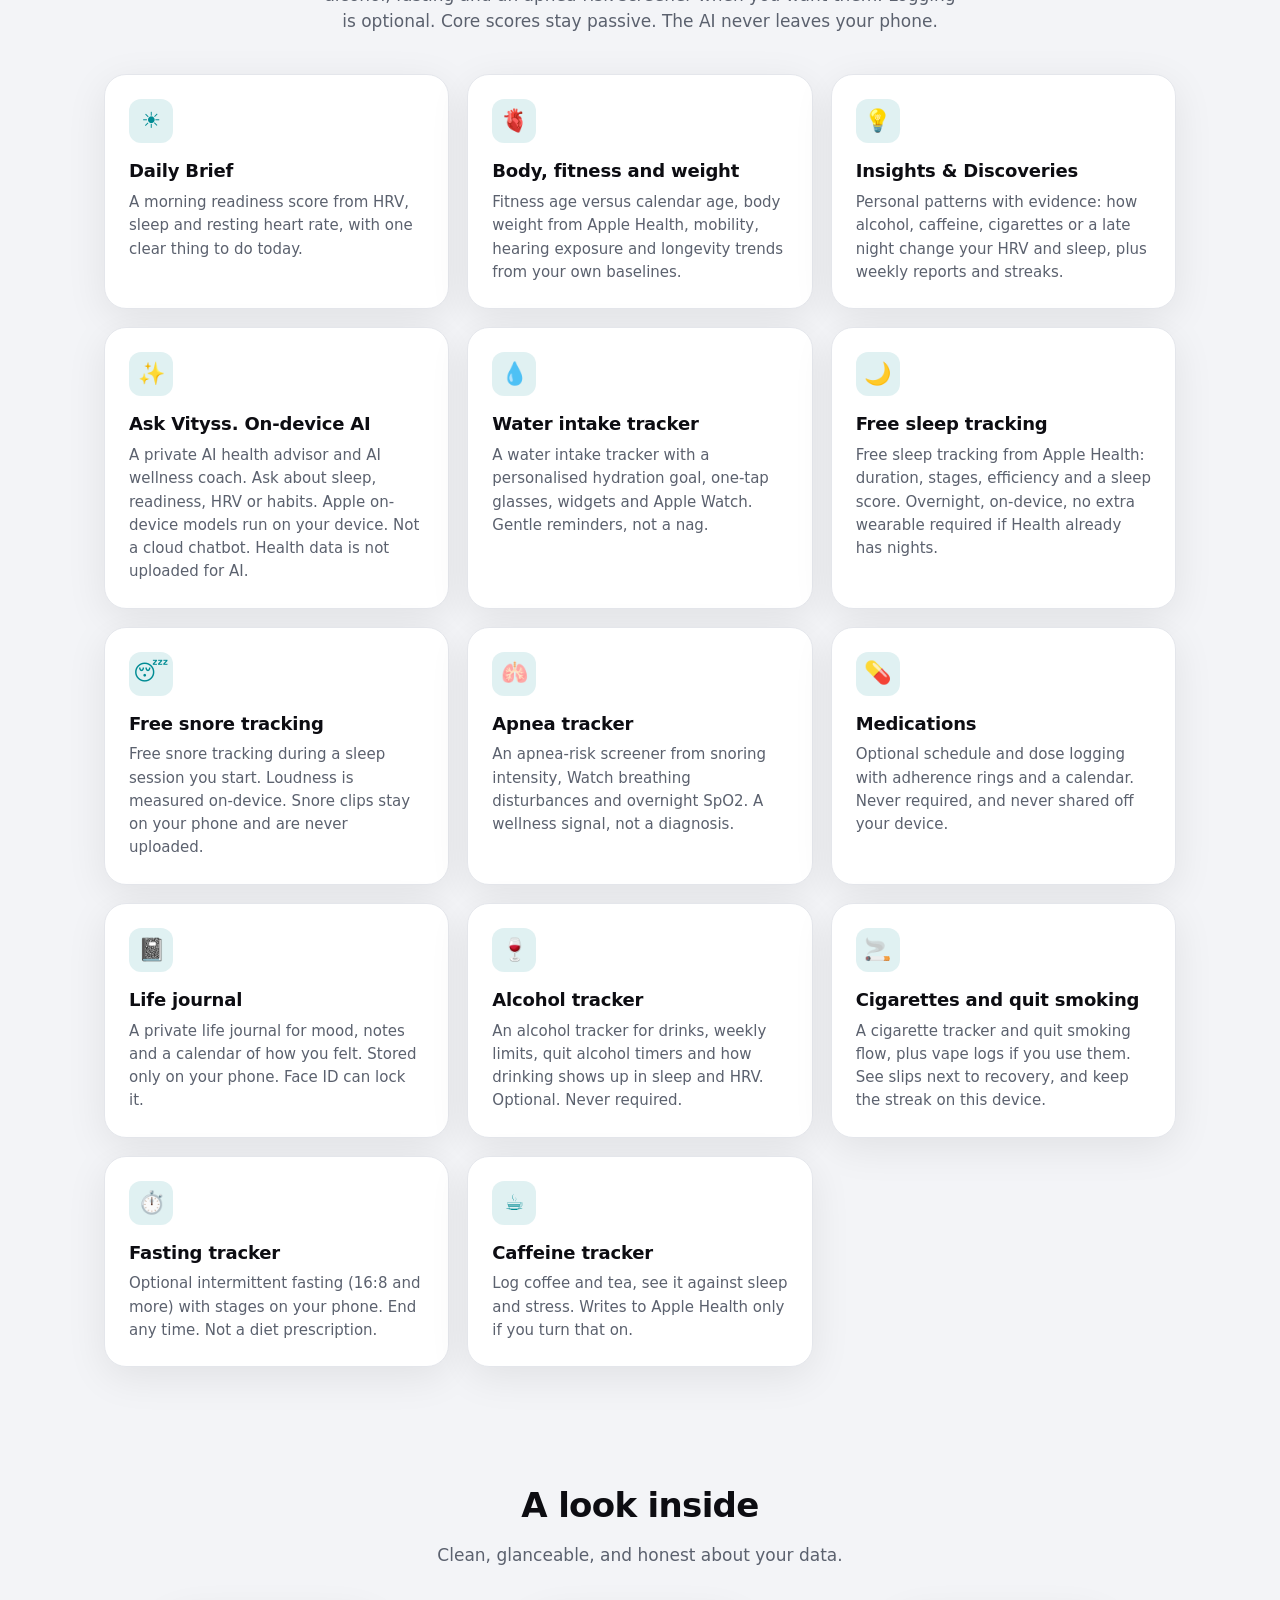
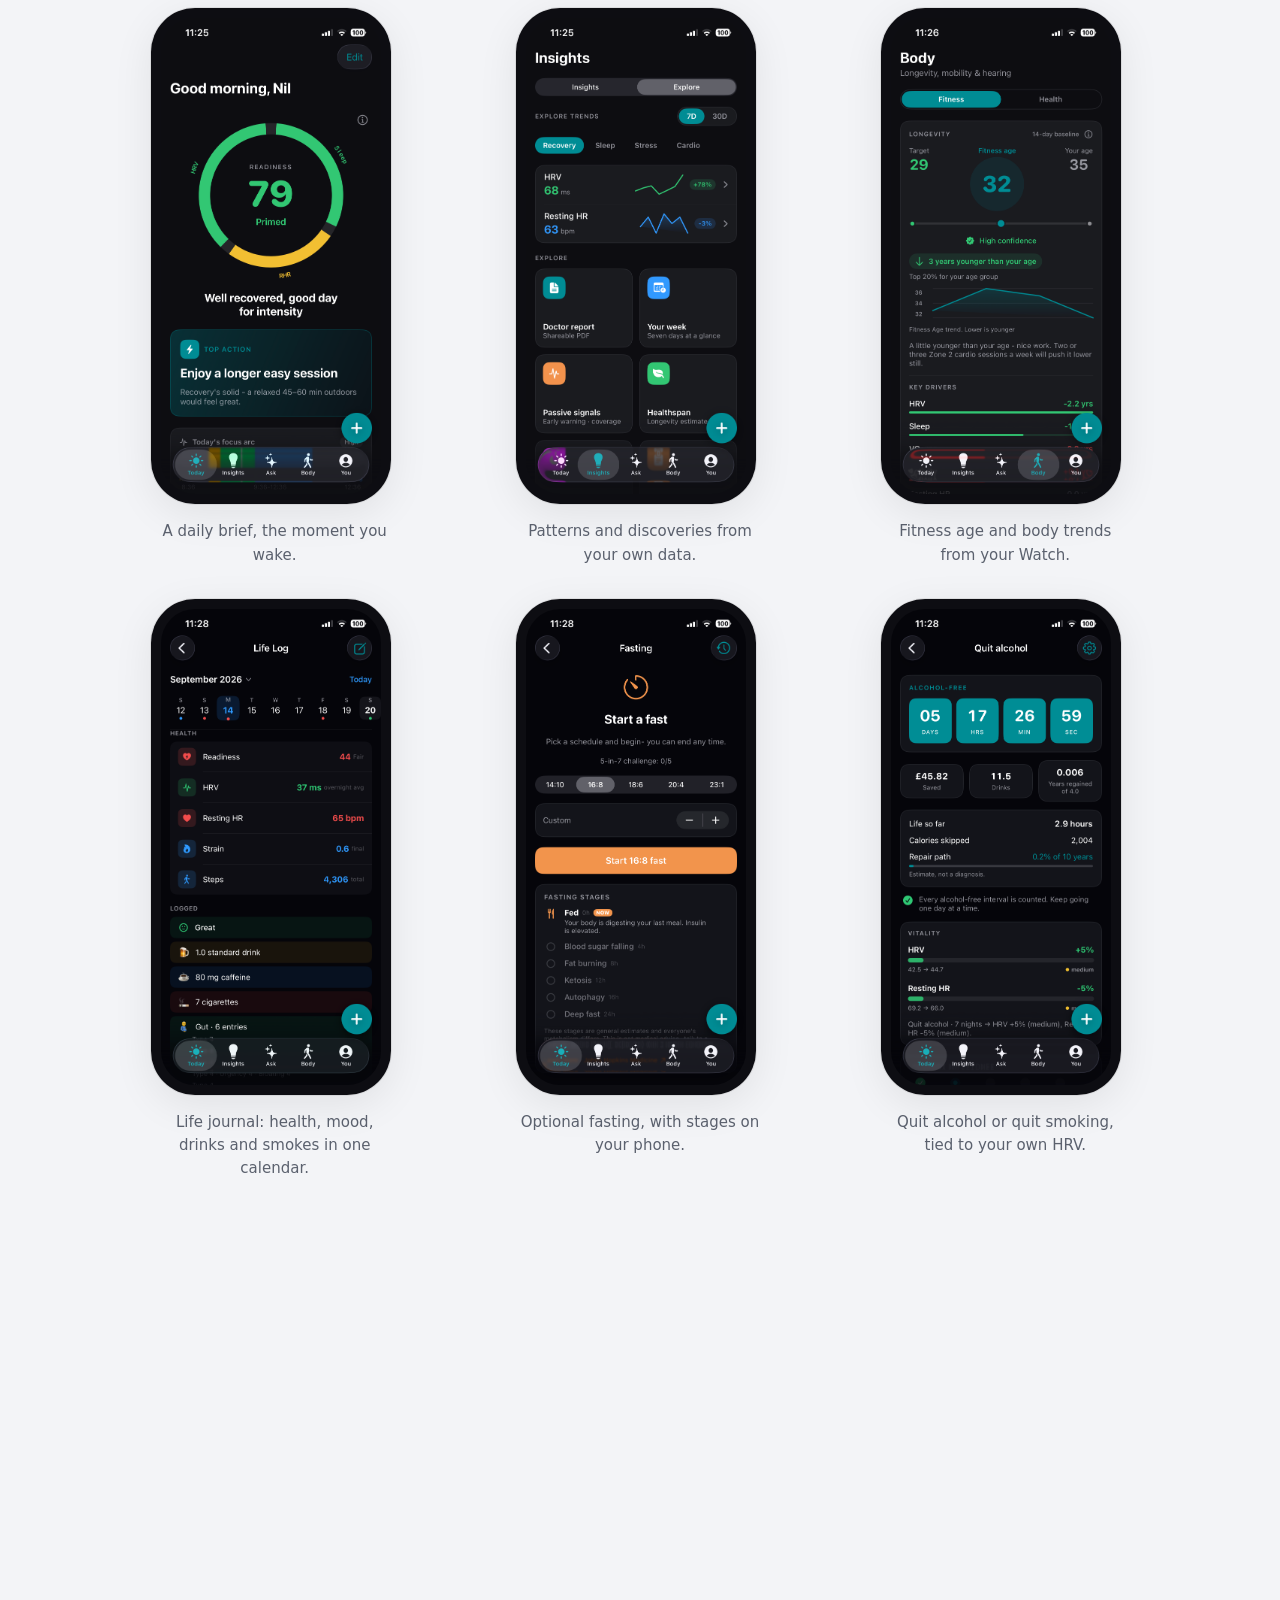
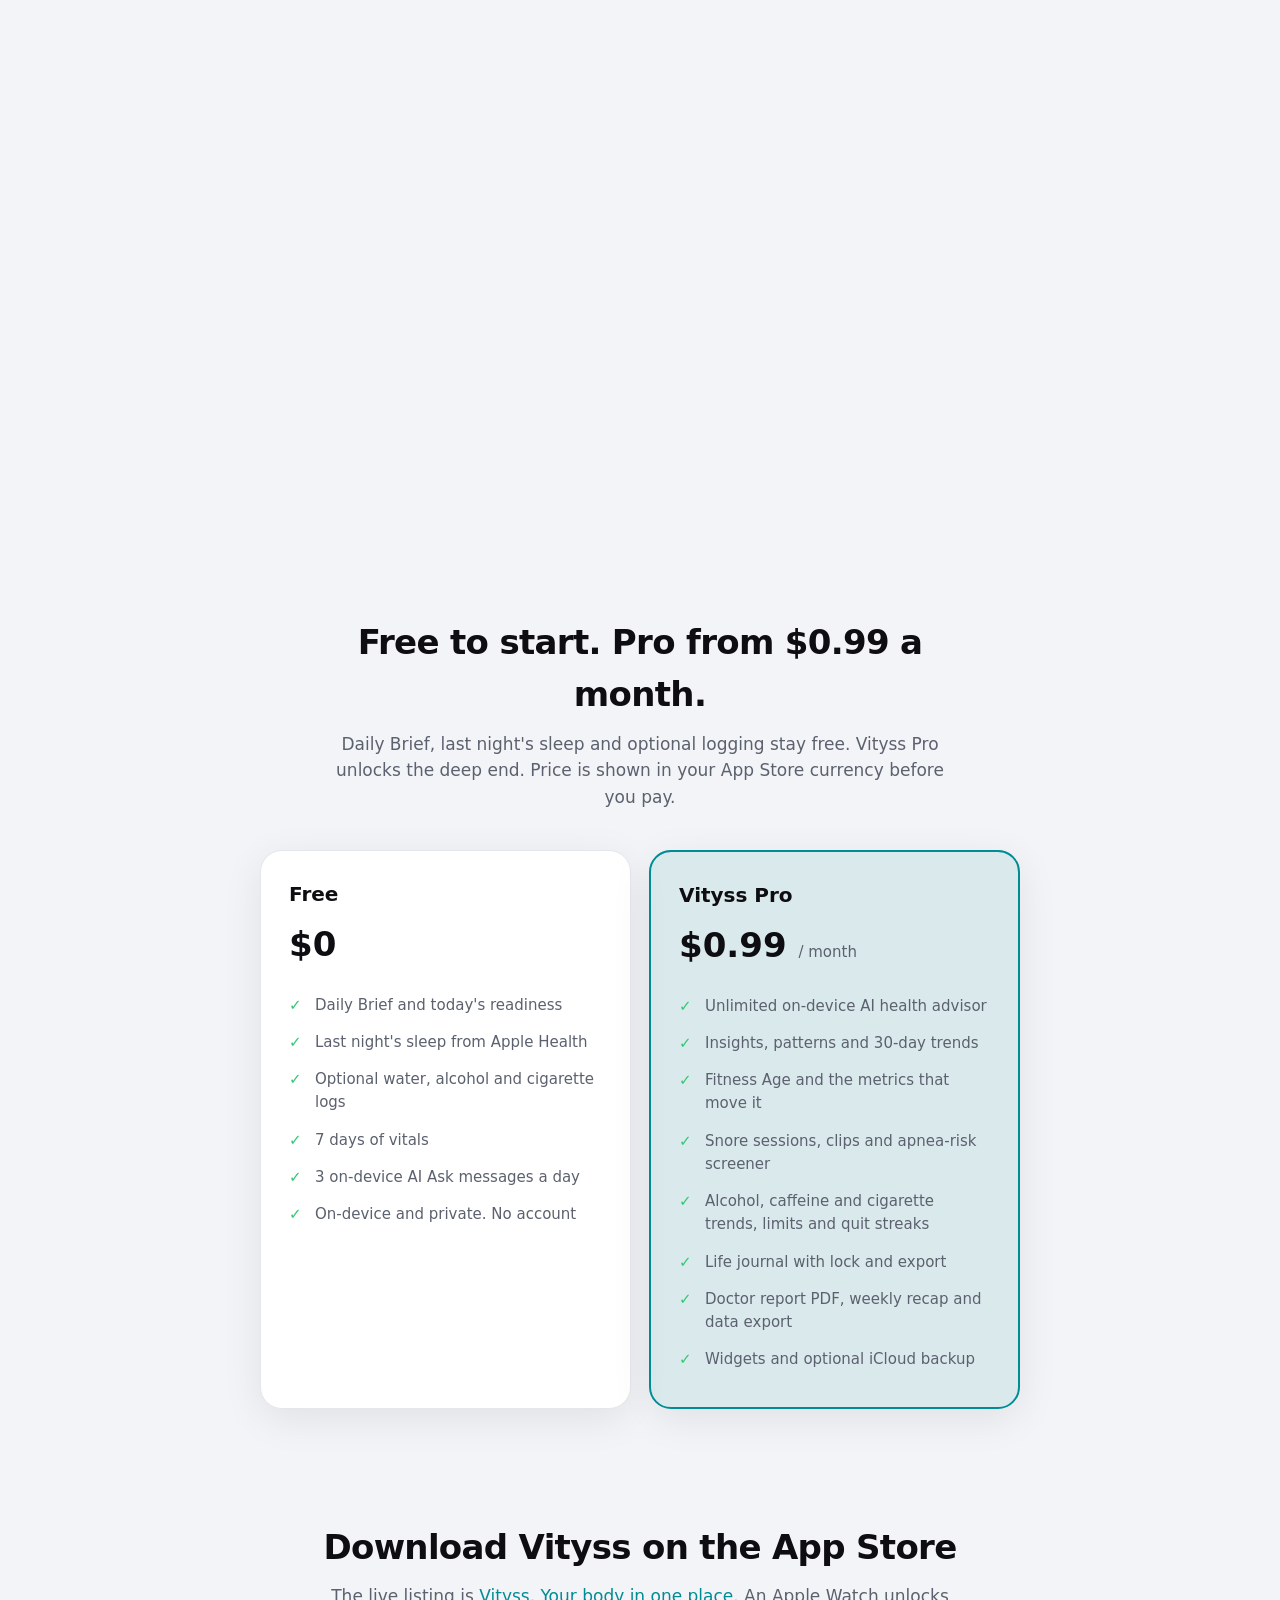
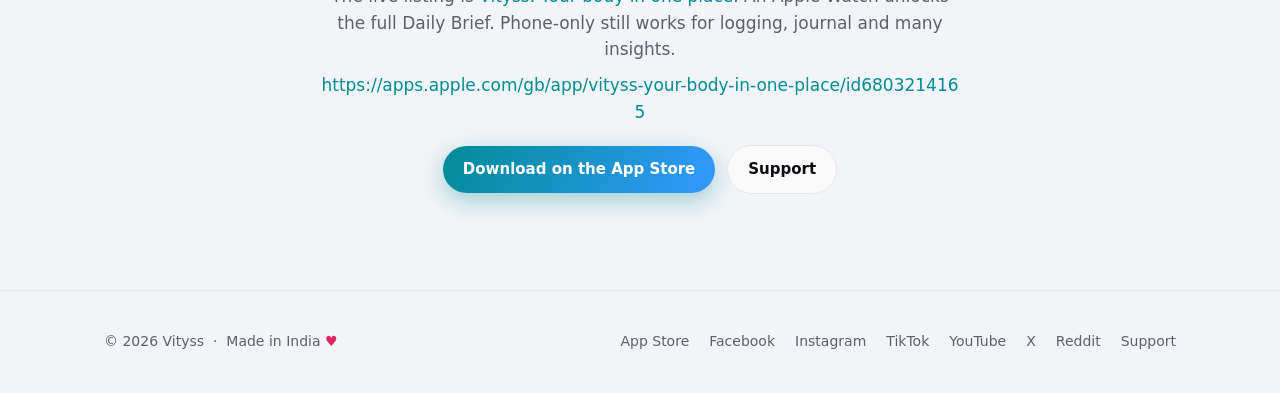
==== commit e08dafc0: "Link live social profiles from the marketing site. Adds Facebook, Instagram, TikTok, YouTube, X and " ====
--- a/index.html
+++ b/index.html
@@ -56,7 +56,7 @@
     ],
     "operatingSystem": "iOS",
     "applicationCategory": "HealthApplication",
-    "author": { "@type": "Organization", "name": "Vityss", "url": "https://vitysshealth-arch.github.io/" },
+    "author": { "@type": "Organization", "name": "Vityss", "url": "https://vitysshealth-arch.github.io/", "sameAs": ["https://www.facebook.com/profile.php?id=61594772753716", "https://www.instagram.com/vityss.health/", "https://www.tiktok.com/@vityss.health", "https://www.youtube.com/channel/UChCu0SUNUqEDSO5PHj0WFRA", "https://x.com/vityssHealth", "https://www.reddit.com/r/vityssHealth/"] },
     "offers": [
       { "@type": "Offer", "name": "Free", "price": "0", "priceCurrency": "USD" },
       { "@type": "Offer", "name": "Vityss Pro monthly", "price": "0.99", "priceCurrency": "USD" }
@@ -375,6 +375,12 @@
       <div>© <span id="year"></span> Vityss &nbsp;·&nbsp; Made in India <span style="color:#e0245e">&hearts;</span></div>
       <div class="foot-links">
         <a href="https://apps.apple.com/gb/app/vityss-your-body-in-one-place/id6803214165">App Store</a>
+        <a href="https://www.facebook.com/profile.php?id=61594772753716">Facebook</a>
+        <a href="https://www.instagram.com/vityss.health/">Instagram</a>
+        <a href="https://www.tiktok.com/@vityss.health">TikTok</a>
+        <a href="https://www.youtube.com/channel/UChCu0SUNUqEDSO5PHj0WFRA">YouTube</a>
+        <a href="https://x.com/vityssHealth">X</a>
+        <a href="https://www.reddit.com/r/vityssHealth/">Reddit</a>
         <a href="mailto:vityss.health@gmail.com">Support</a>
       </div>
     </div>
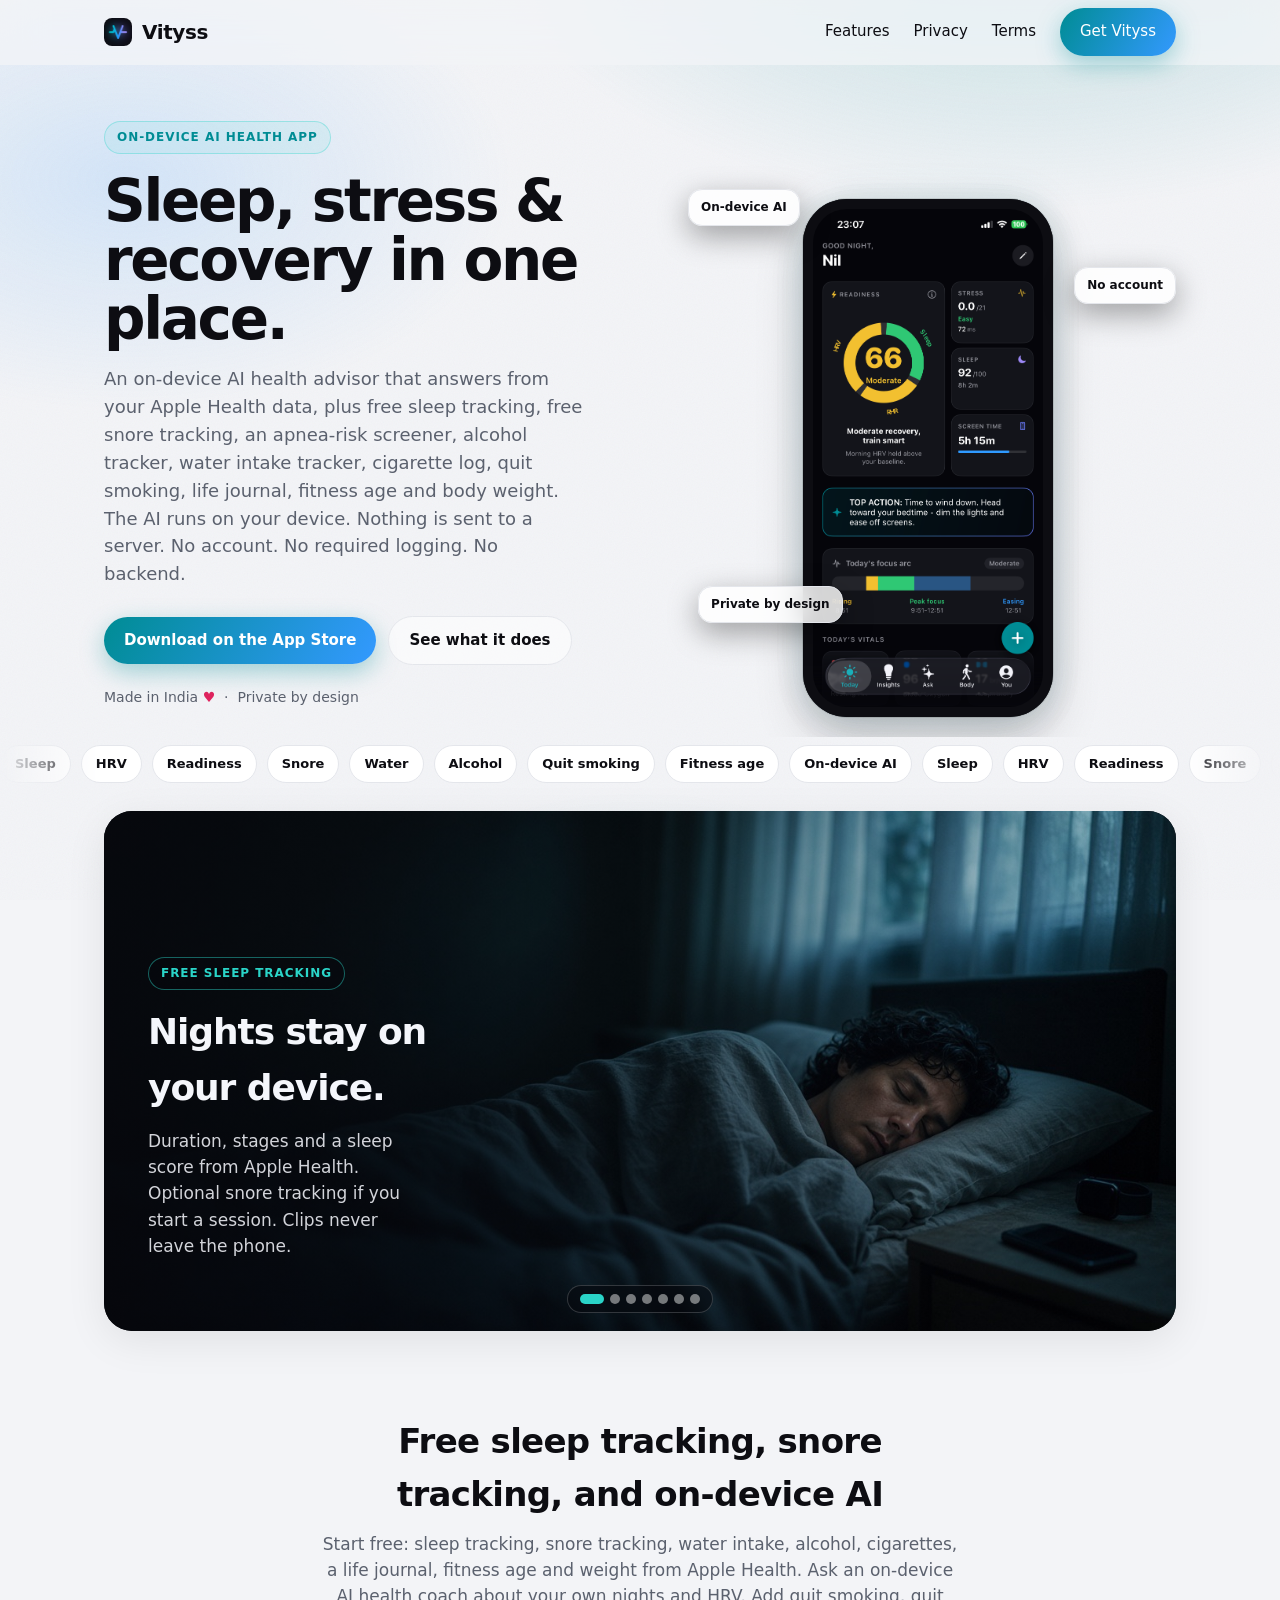
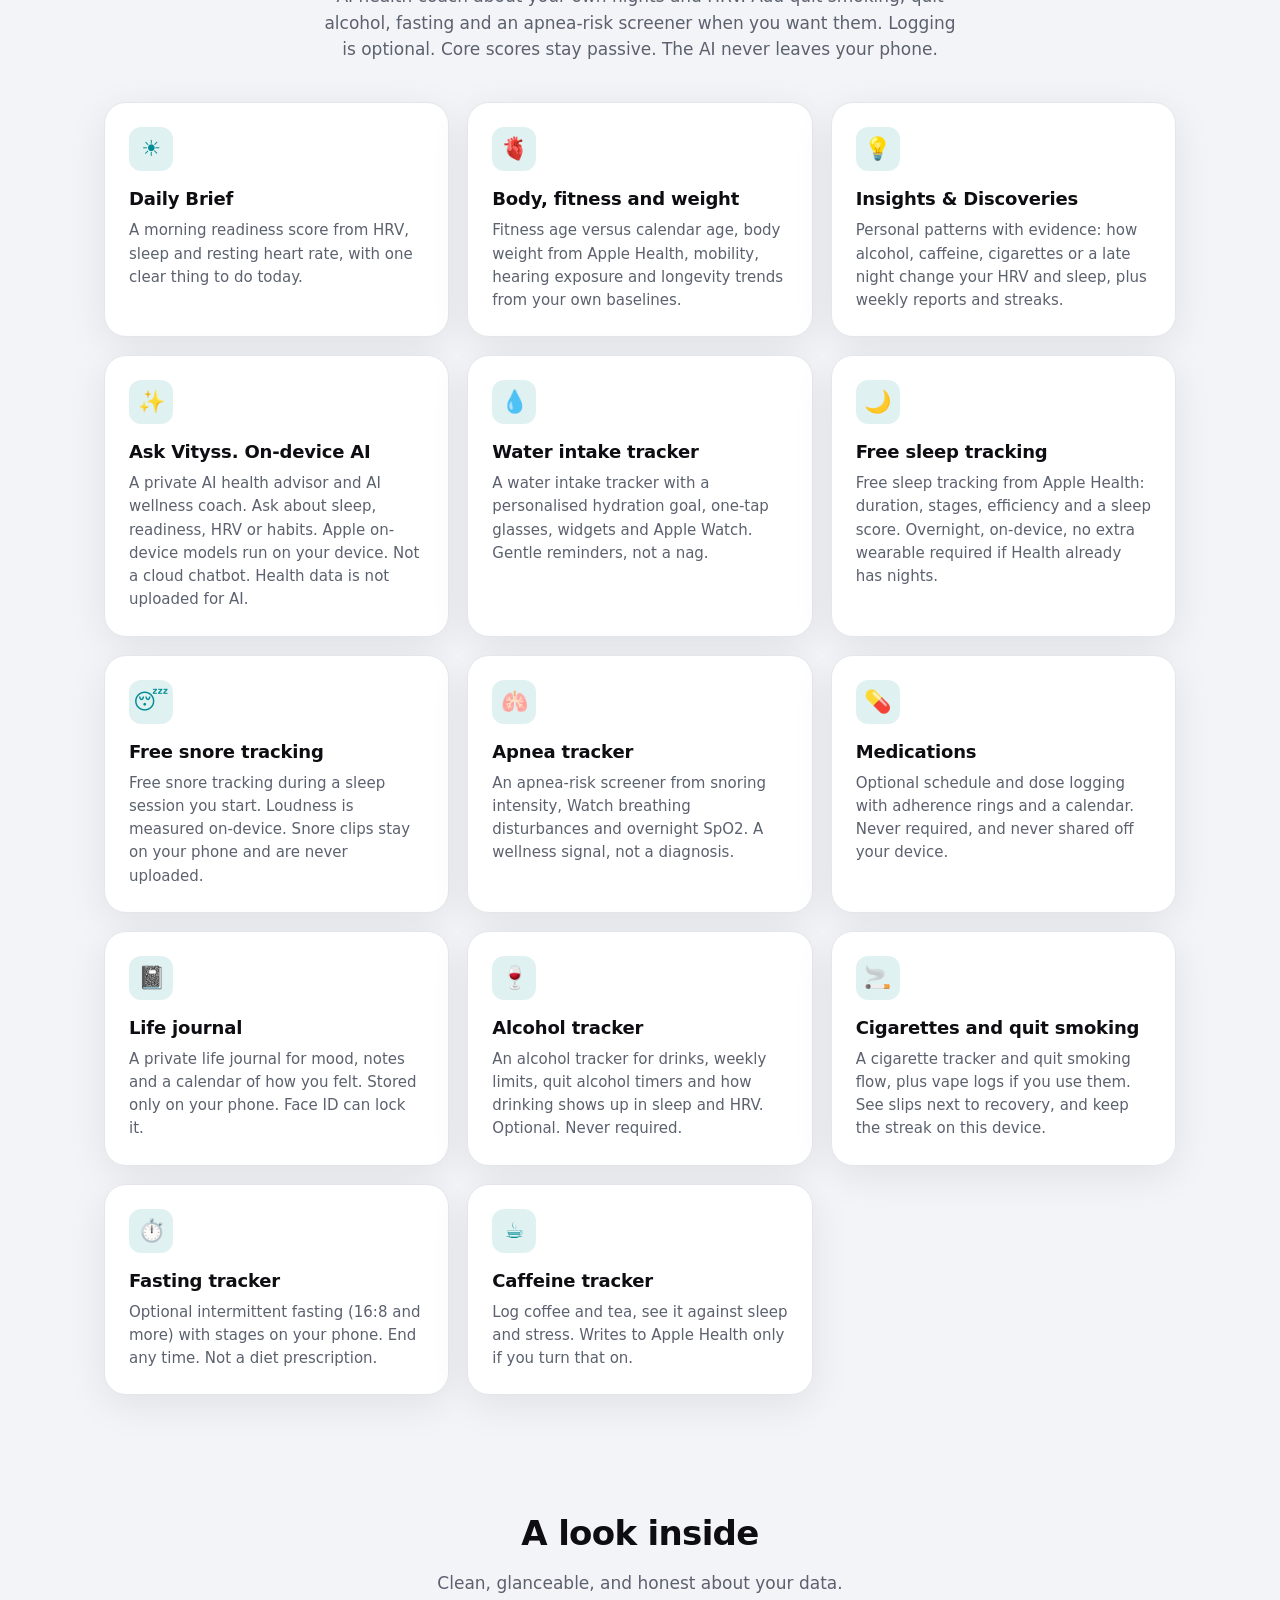
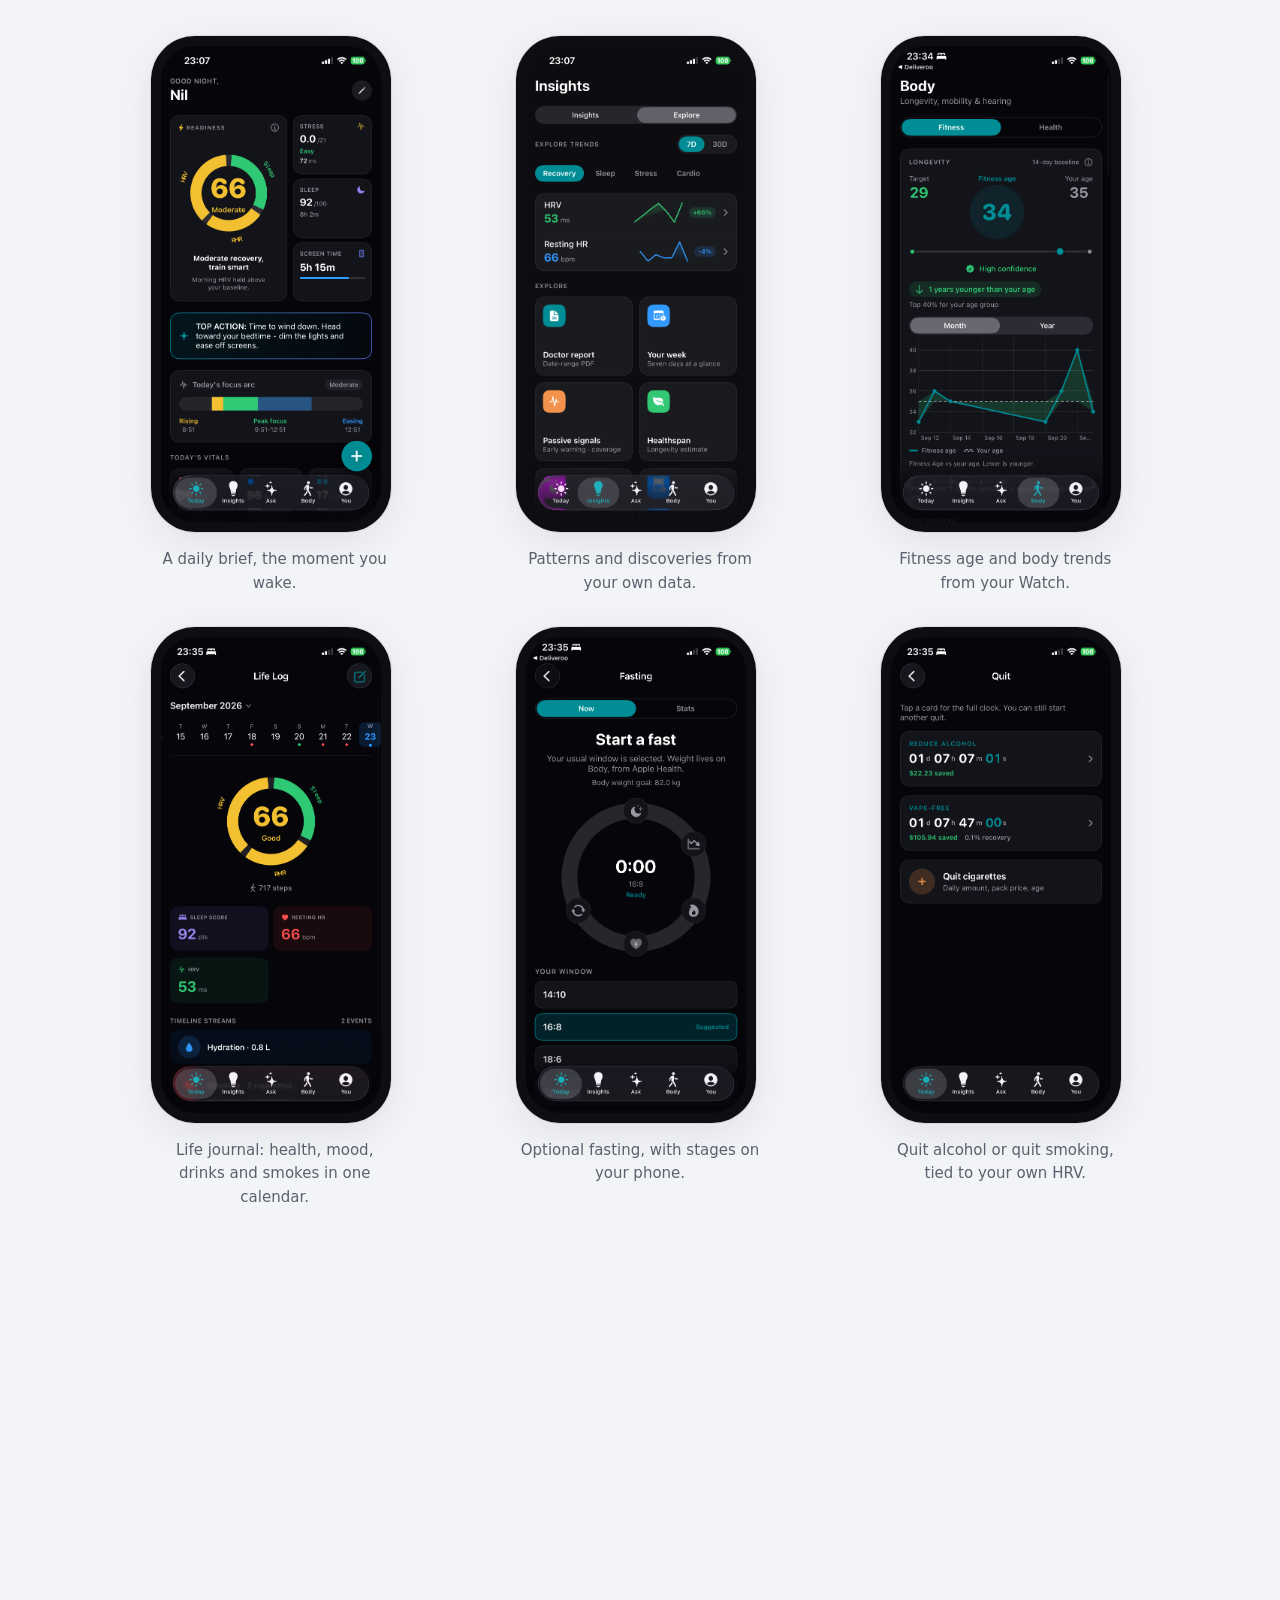
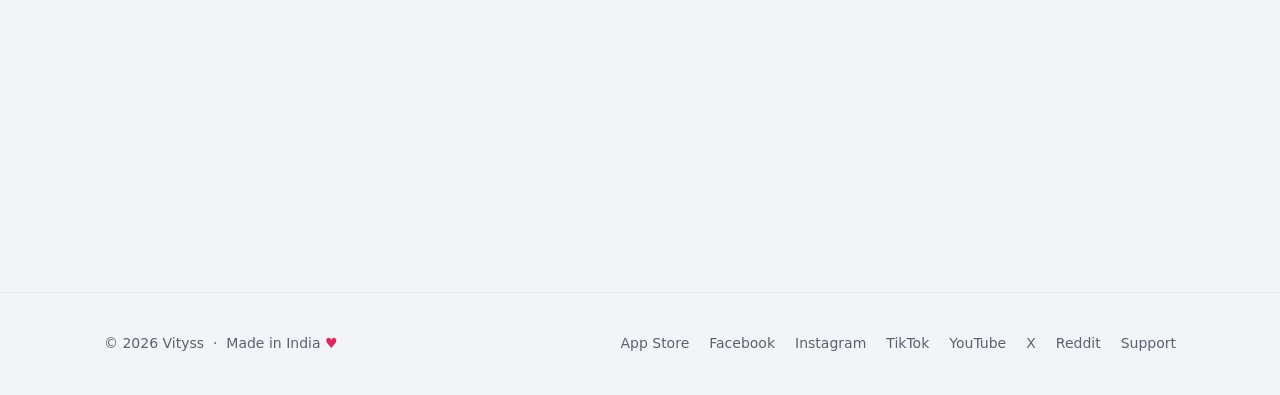
==== commit c63059ea: "updated" ====
--- a/index.html
+++ b/index.html
@@ -32,7 +32,7 @@
     "@context": "https://schema.org",
     "@type": "SoftwareApplication",
     "name": "Vityss",
-    "alternateName": "Vityss. Your body in one place",
+    "alternateName": "Vityss — Sleep, Stress &amp; HRV",
     "url": "https://vitysshealth-arch.github.io/",
     "image": "https://vitysshealth-arch.github.io/icon.png",
     "description": "On-device AI health advisor for iPhone. Free sleep tracking, free snore tracking, apnea-risk screener, alcohol tracker, water intake tracker, cigarette log, quit smoking, life journal, fitness age, body weight, HRV and readiness from Apple Health. The AI model runs on your device.",
@@ -61,8 +61,8 @@
       { "@type": "Offer", "name": "Free", "price": "0", "priceCurrency": "USD" },
       { "@type": "Offer", "name": "Vityss Pro monthly", "price": "0.99", "priceCurrency": "USD" }
     ],
-    "downloadUrl": "https://apps.apple.com/gb/app/vityss-your-body-in-one-place/id6803214165",
-    "installUrl": "https://apps.apple.com/gb/app/vityss-your-body-in-one-place/id6803214165"
+    "downloadUrl": "https://apps.apple.com/gb/app/vityss-sleep-stress-hrv/id6803214165",
+    "installUrl": "https://apps.apple.com/gb/app/vityss-sleep-stress-hrv/id6803214165"
   }
   </script>
 </head>
@@ -74,7 +74,7 @@
         <a href="#features">Features</a>
         <a href="privacy.html">Privacy</a>
         <a href="terms.html">Terms</a>
-        <a class="btn" href="https://apps.apple.com/gb/app/vityss-your-body-in-one-place/id6803214165">Get Vityss</a>
+        <a class="btn" href="https://apps.apple.com/gb/app/vityss-sleep-stress-hrv/id6803214165">Get Vityss</a>
       </div>
     </div>
   </nav>
@@ -83,10 +83,10 @@
     <div class="wrap">
       <div class="hero-copy">
         <span class="eyebrow">On-device AI health app</span>
-        <h1>Your body in one place.</h1>
+        <h1>Sleep, stress &amp; recovery in one place.</h1>
         <p class="lead">An on-device AI health advisor that answers from your Apple Health data, plus free sleep tracking, free snore tracking, an apnea-risk screener, alcohol tracker, water intake tracker, cigarette log, quit smoking, life journal, fitness age and body weight. The AI runs on your device. Nothing is sent to a server. No account. No required logging. No backend.</p>
         <div class="cta-row">
-          <a class="btn" href="https://apps.apple.com/gb/app/vityss-your-body-in-one-place/id6803214165">Download on the App Store</a>
+          <a class="btn" href="https://apps.apple.com/gb/app/vityss-sleep-stress-hrv/id6803214165">Download on the App Store</a>
           <a class="btn ghost" href="#features">See what it does</a>
         </div>
         <p class="made">Made in India <span class="heart">&hearts;</span> &nbsp;·&nbsp; Private by design</p>
@@ -360,10 +360,10 @@
     <div class="wrap">
       <div class="section-head">
         <h2>Download Vityss on the App Store</h2>
-        <p>The live listing is <a href="https://apps.apple.com/gb/app/vityss-your-body-in-one-place/id6803214165">Vityss. Your body in one place</a>. An Apple Watch unlocks the full Daily Brief. Phone-only still works for logging, journal and many insights.</p>
-        <p class="store-url"><a href="https://apps.apple.com/gb/app/vityss-your-body-in-one-place/id6803214165">https://apps.apple.com/gb/app/vityss-your-body-in-one-place/id6803214165</a></p>
+        <p>The live listing is <a href="https://apps.apple.com/gb/app/vityss-sleep-stress-hrv/id6803214165">Vityss — Sleep, Stress &amp; HRV</a>. An Apple Watch unlocks the full Daily Brief. Phone-only still works for logging, journal and many insights.</p>
+        <p class="store-url"><a href="https://apps.apple.com/gb/app/vityss-sleep-stress-hrv/id6803214165">https://apps.apple.com/gb/app/vityss-sleep-stress-hrv/id6803214165</a></p>
         <div class="cta-row" style="justify-content:center; margin-top:20px;">
-          <a class="btn" href="https://apps.apple.com/gb/app/vityss-your-body-in-one-place/id6803214165">Download on the App Store</a>
+          <a class="btn" href="https://apps.apple.com/gb/app/vityss-sleep-stress-hrv/id6803214165">Download on the App Store</a>
           <a class="btn ghost" href="mailto:vityss.health@gmail.com">Support</a>
         </div>
       </div>
@@ -374,7 +374,7 @@
     <div class="wrap">
       <div>© <span id="year"></span> Vityss &nbsp;·&nbsp; Made in India <span style="color:#e0245e">&hearts;</span></div>
       <div class="foot-links">
-        <a href="https://apps.apple.com/gb/app/vityss-your-body-in-one-place/id6803214165">App Store</a>
+        <a href="https://apps.apple.com/gb/app/vityss-sleep-stress-hrv/id6803214165">App Store</a>
         <a href="https://www.facebook.com/profile.php?id=61594772753716">Facebook</a>
         <a href="https://www.instagram.com/vityss.health/">Instagram</a>
         <a href="https://www.tiktok.com/@vityss.health">TikTok</a>
